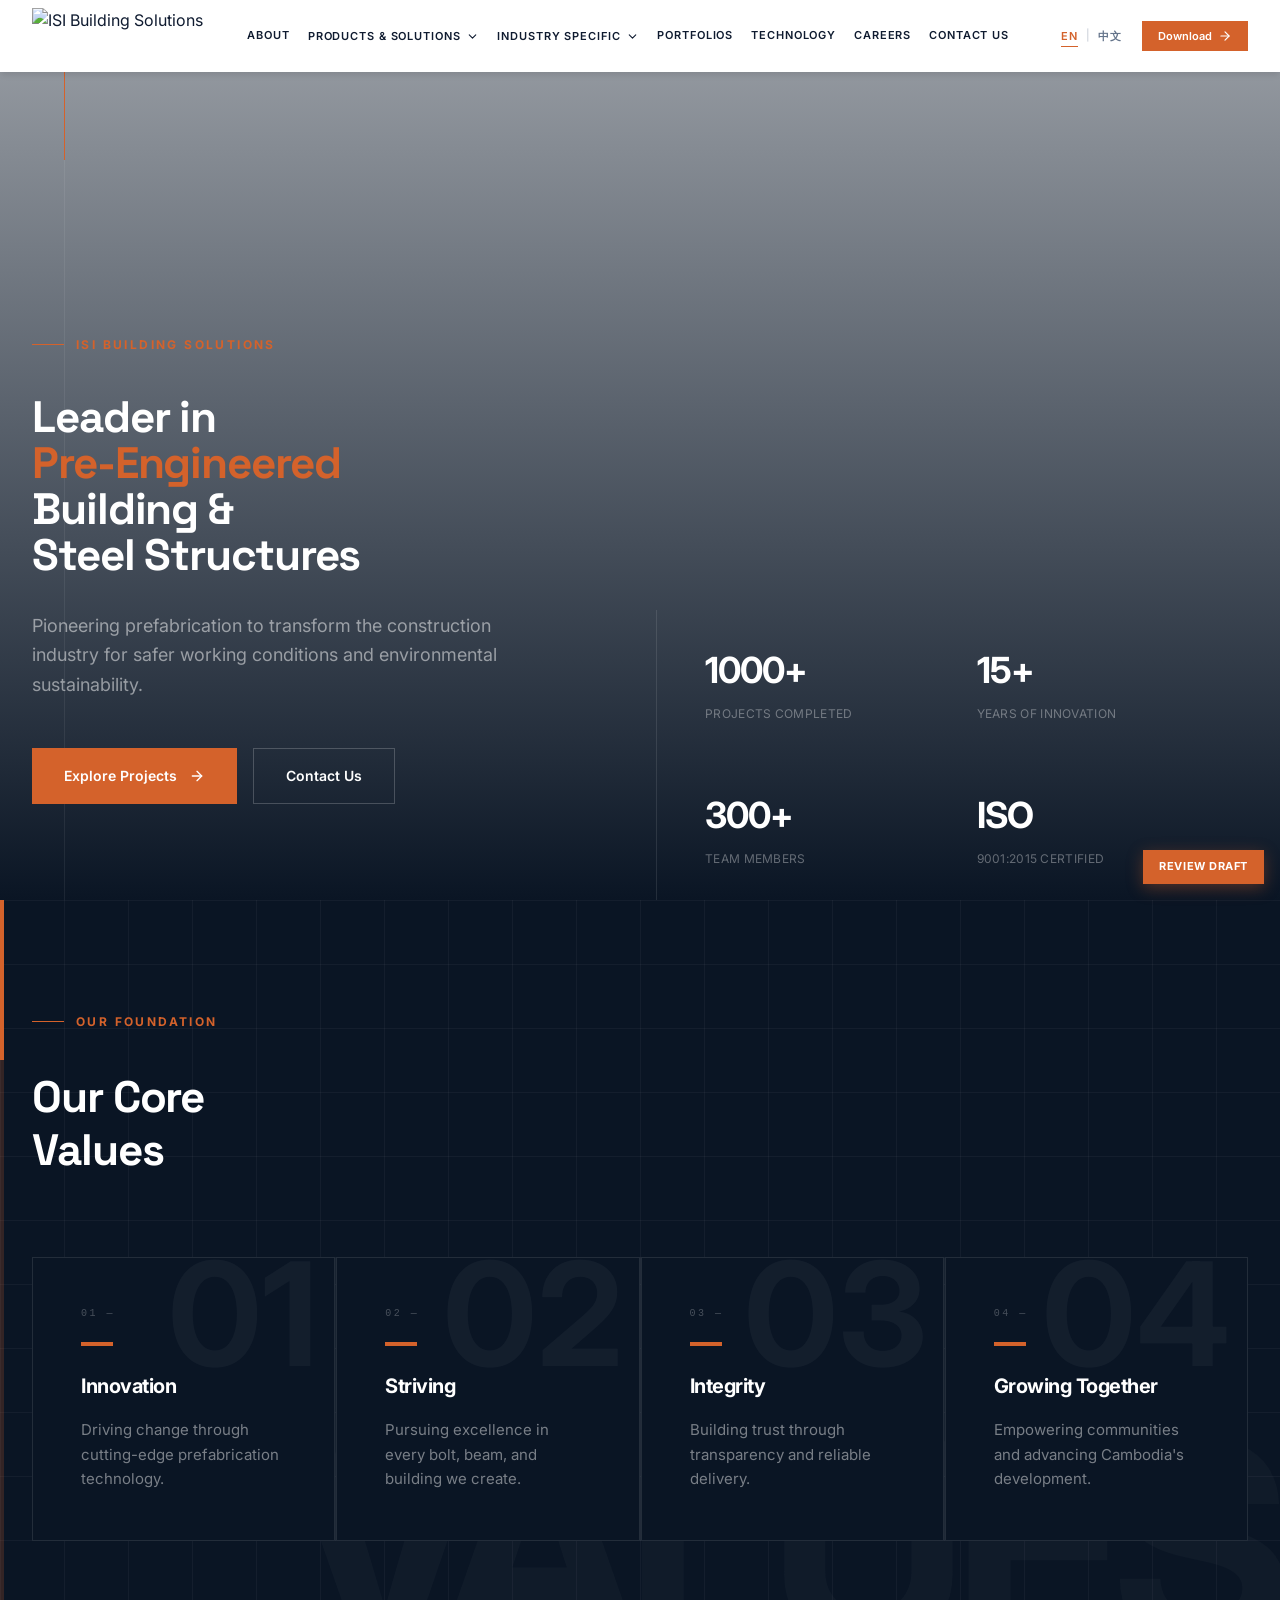
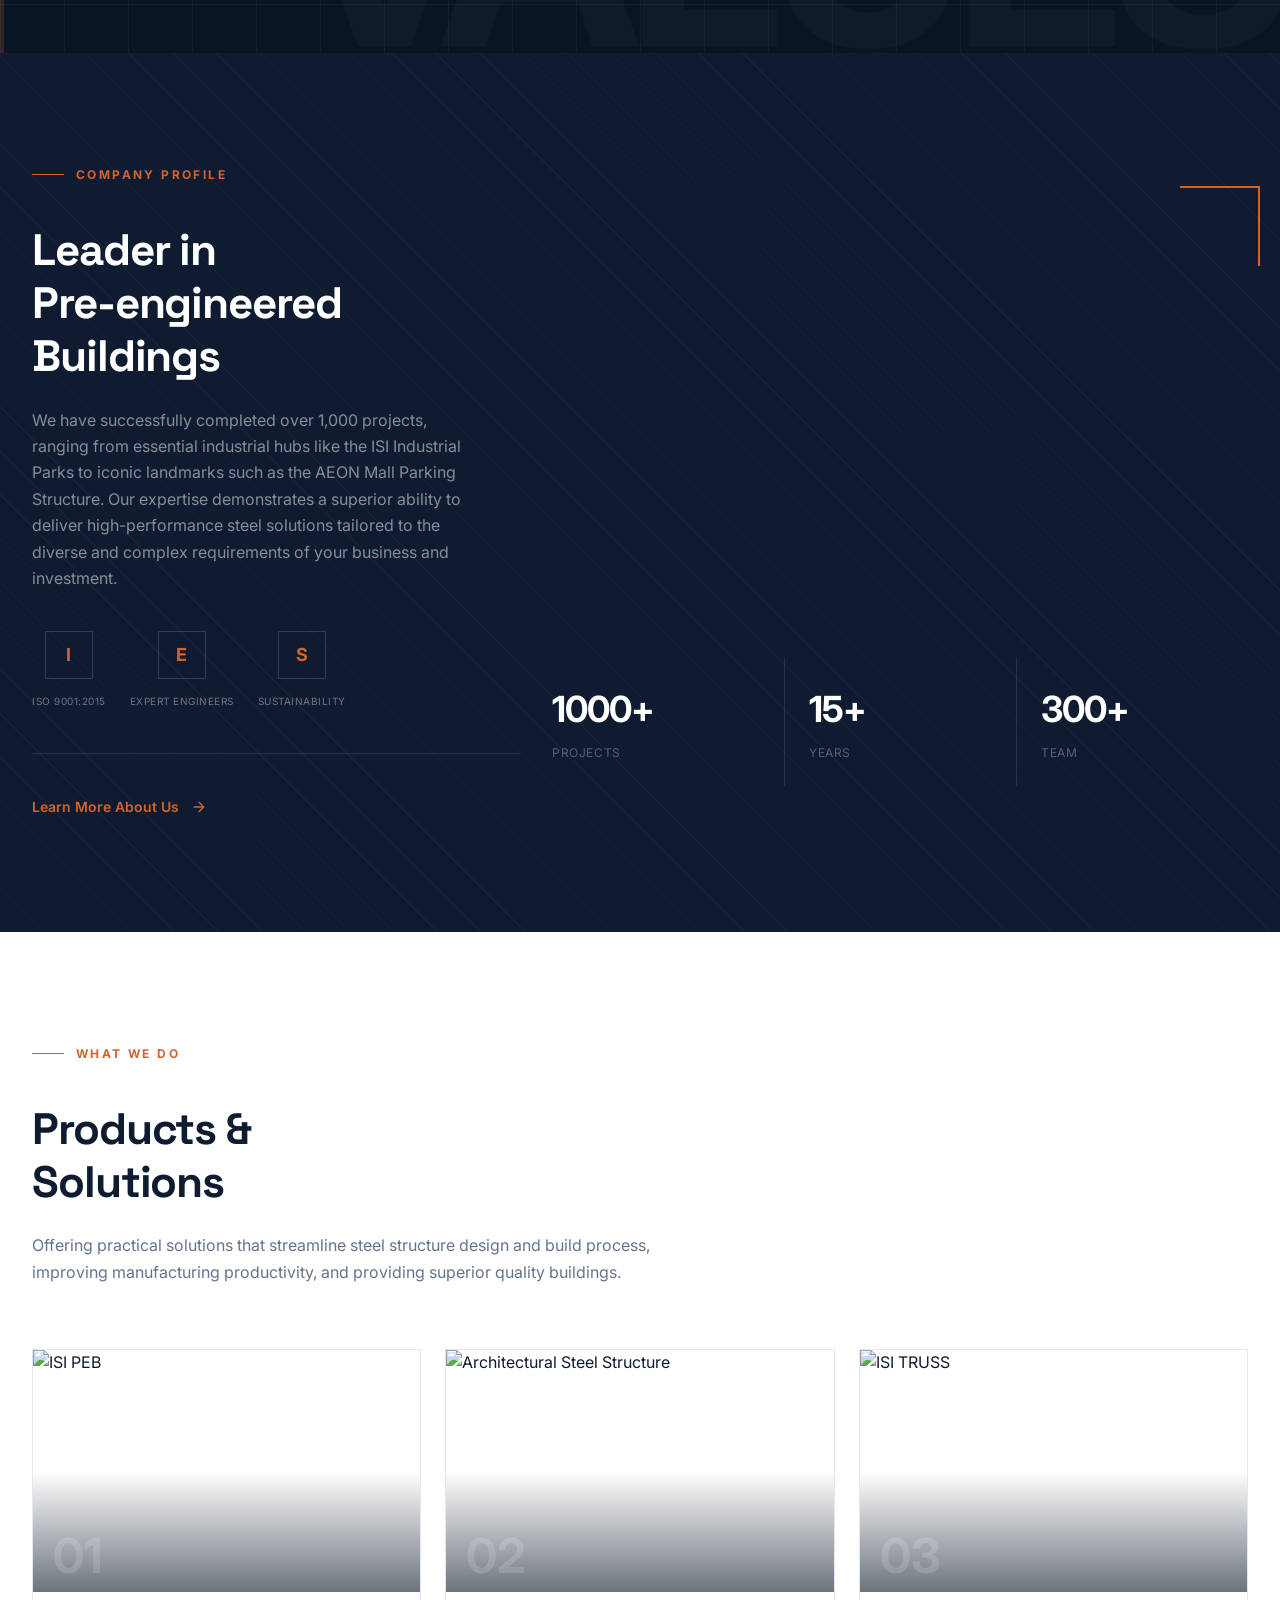
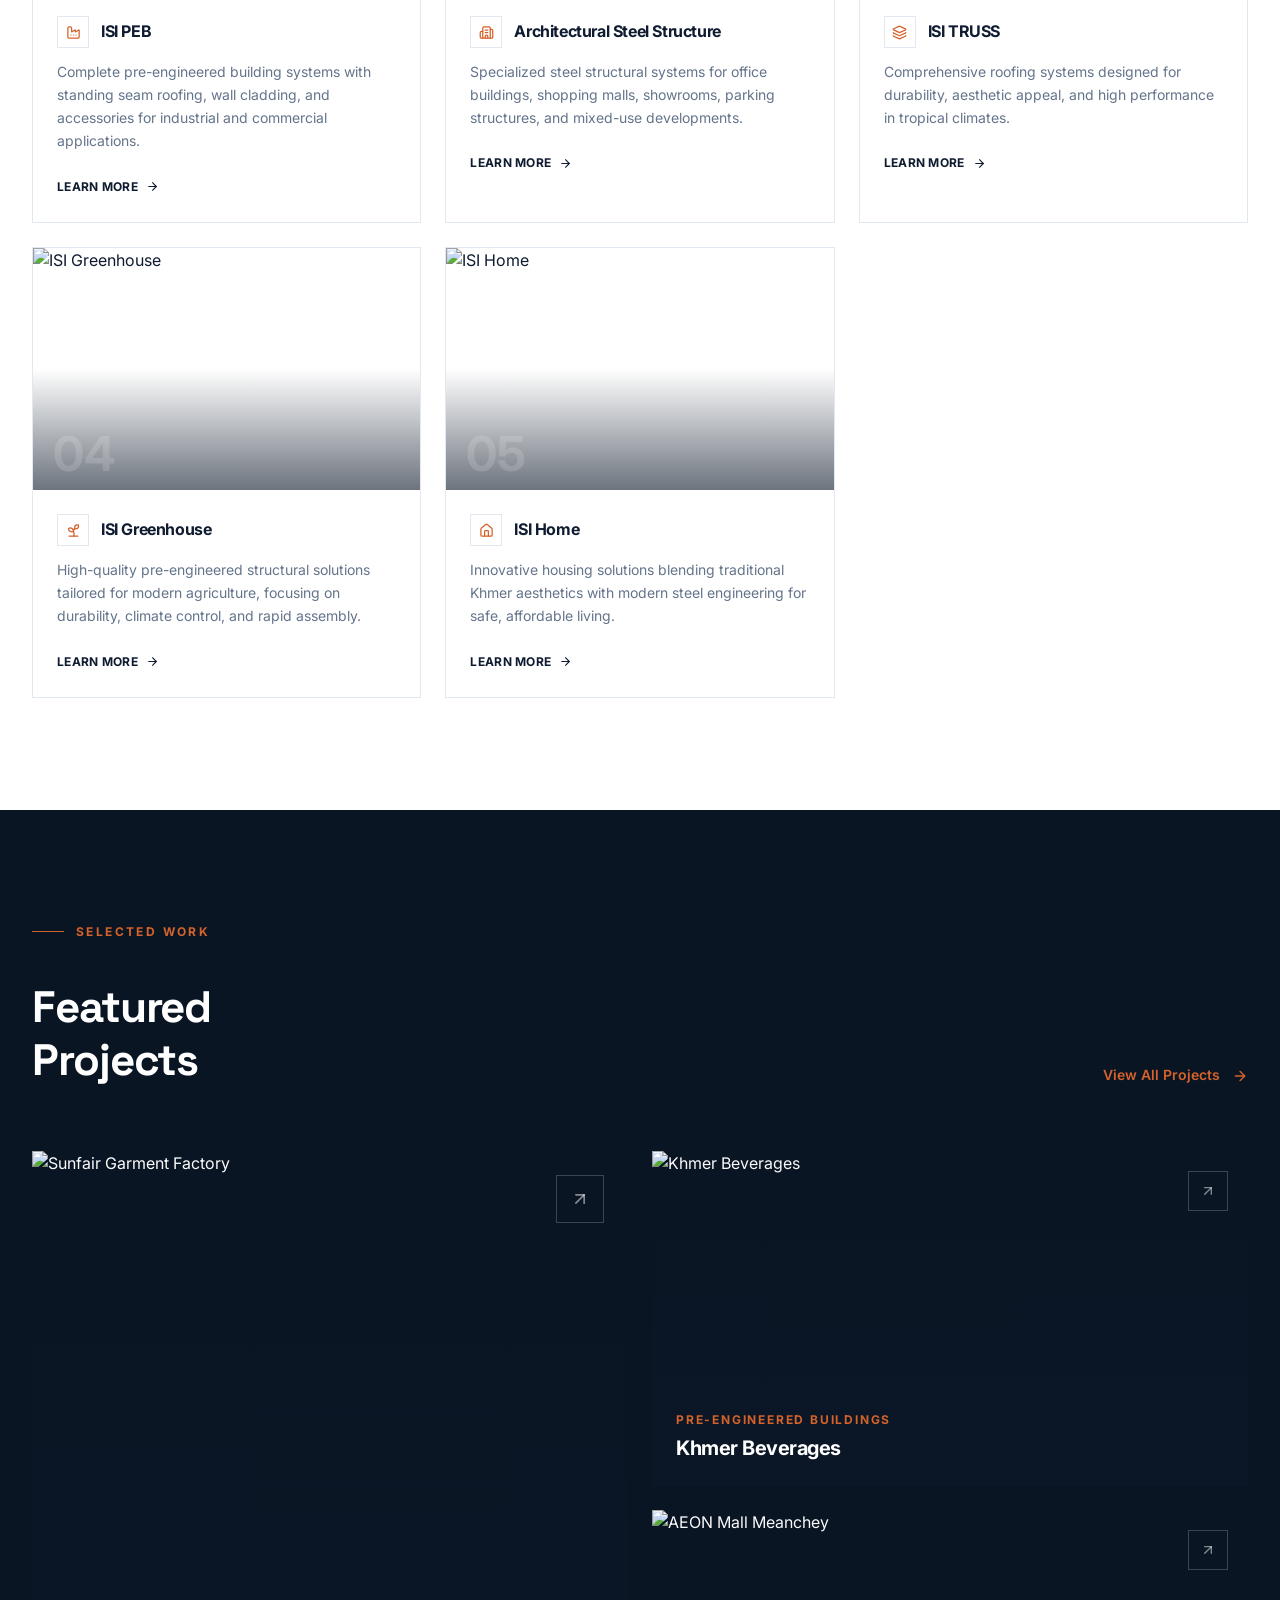
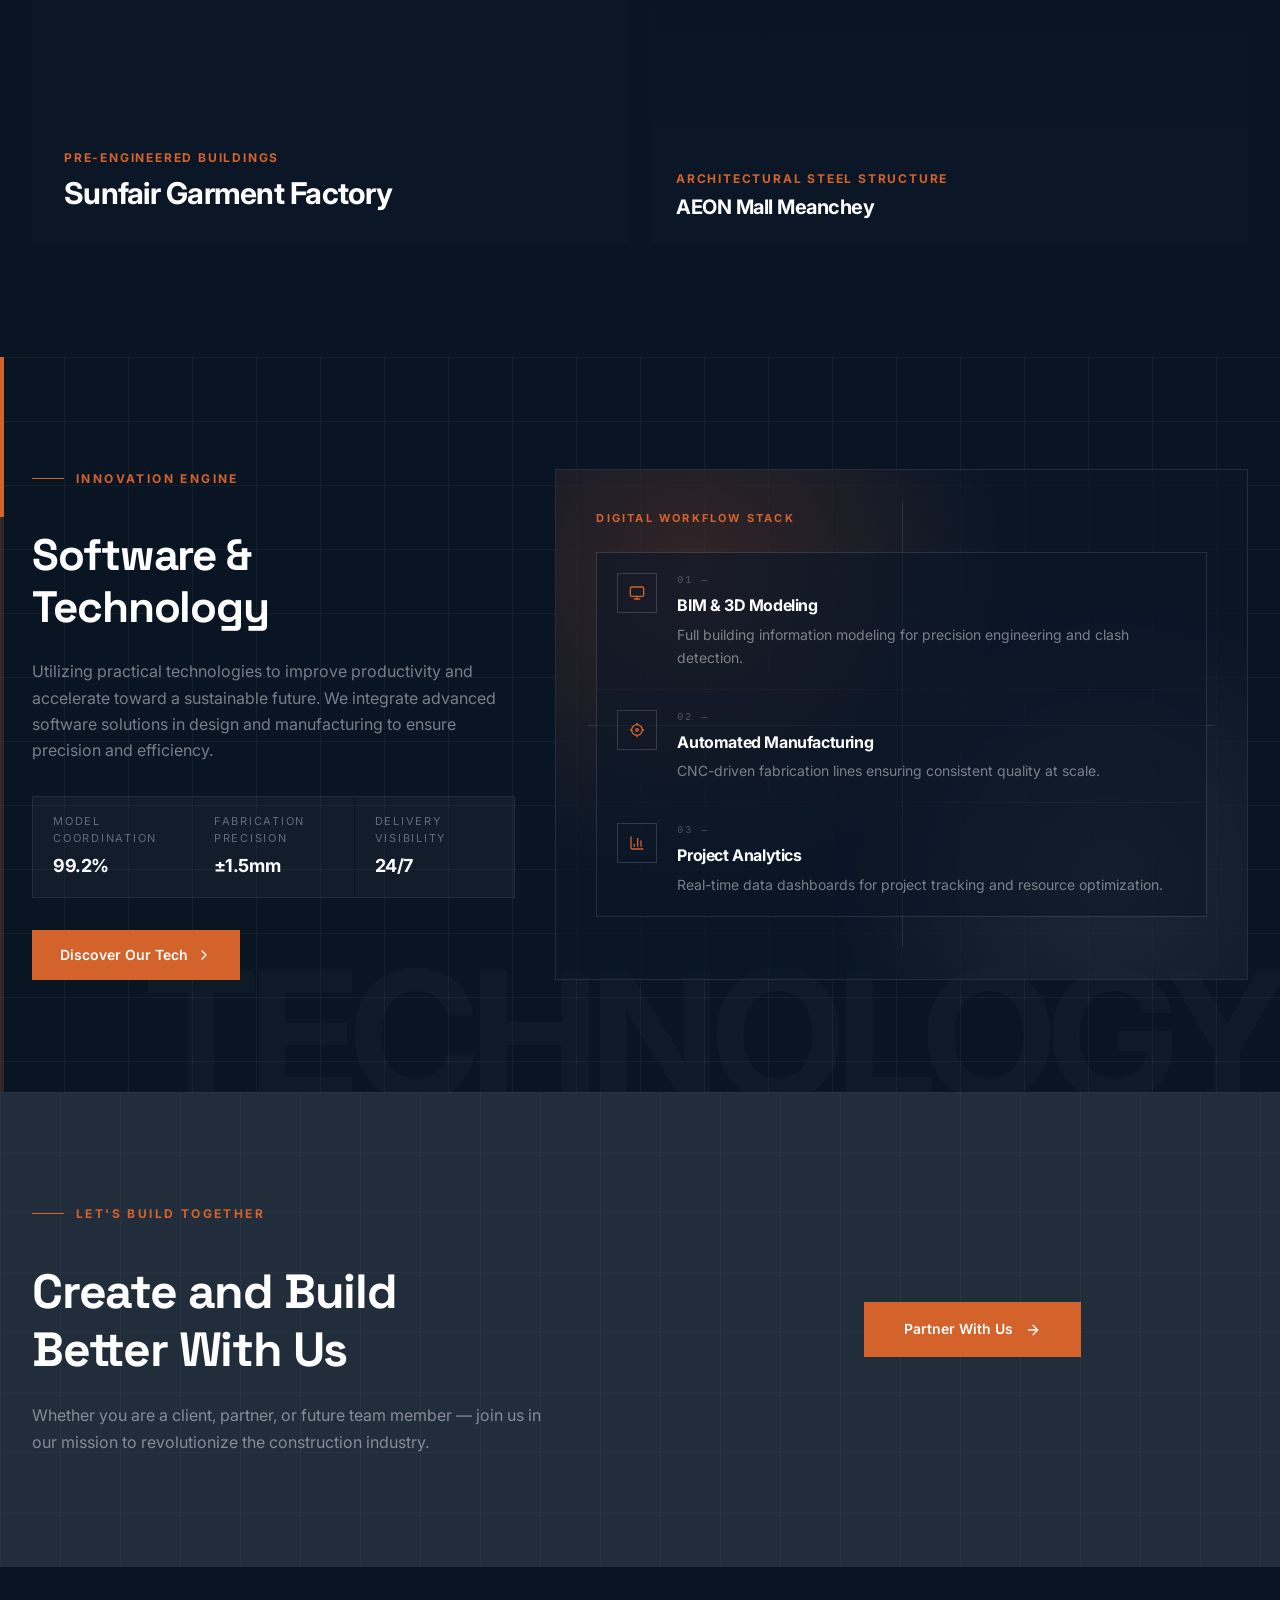
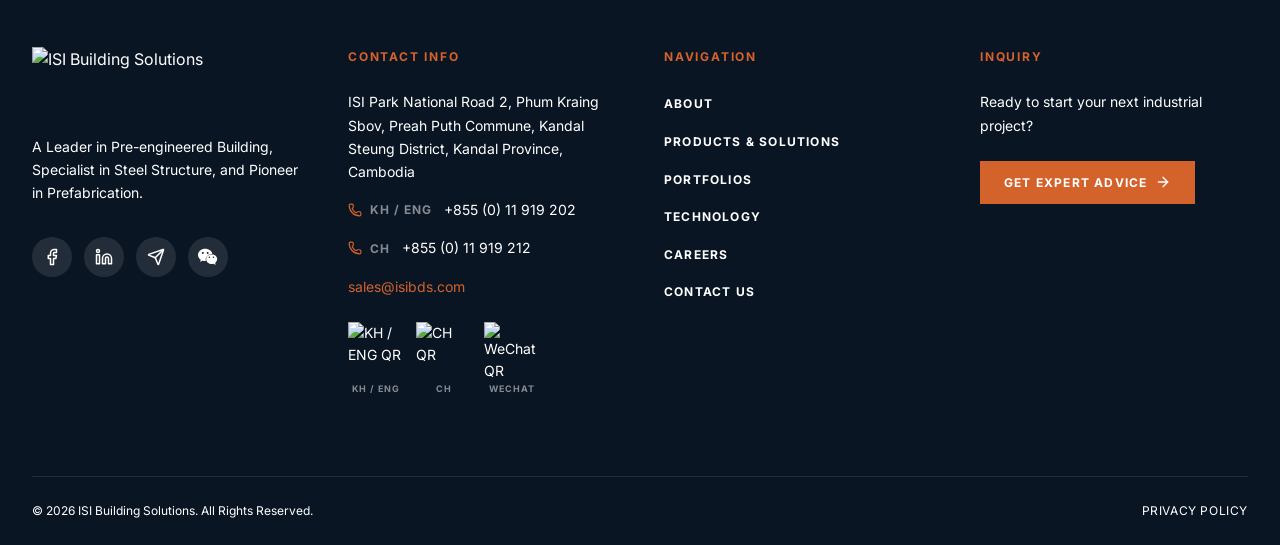
==== index.html @ d7a7d590 "Add Products & Solutions and Industry Specific pages with verbatim site copy" ====
<!DOCTYPE html>
<html lang="en">
<head>
<meta charset="UTF-8"/>
<meta name="viewport" content="width=device-width, initial-scale=1.0"/>
<title>ISI Building Solutions | Cambodia's Leader in Pre-Engineered Buildings &amp; Steel Structures</title>
<link href="https://fonts.googleapis.com/css2?family=Space+Grotesk:wght@400;500;600;700&family=Inter:wght@400;500;600;700;800;900&display=swap" rel="stylesheet"/>
<style>
*,*::before,*::after{box-sizing:border-box;margin:0;padding:0}
:root{
  --primary:#0F1B30;
  --primary-dark:#0A1524;
  --accent:#D4622B;
  --accent-dark:#B54F1F;
  --steel:#64748B;
  --slate-200:#E2E8F0;
  --f:'Inter',sans-serif;--f-head:'Space Grotesk','Inter',sans-serif;
}
html{scroll-behavior:smooth}
body{font-family:var(--f);background:#fff;color:var(--primary);line-height:1.6;display:flex;flex-direction:column;min-height:100vh}
.container{max-width:1536px;margin:0 auto;padding:0 16px;width:100%}
@media(min-width:1024px){.container{padding:0 32px}}
img{display:block;max-width:100%}
a{text-decoration:none;color:inherit}

/* ─── NAV ─── */
nav{position:fixed;top:0;width:100%;z-index:50;background:#fff;box-shadow:0 4px 6px -1px rgba(0,0,0,.1)}
.nav-row{display:flex;justify-content:space-between;align-items:center;height:72px}
.nav-logo img{height:56px}
.nav-links{display:flex;align-items:center;gap:2px}
.nav-links a,.nav-links button{
  padding:8px;font-size:11px;font-weight:600;letter-spacing:.08em;text-transform:uppercase;
  color:var(--primary);background:none;border:none;cursor:pointer;font-family:var(--f);
  display:inline-flex;align-items:center;gap:6px;transition:color .2s}
.nav-links a:hover,.nav-links button:hover{color:var(--primary-dark)}
.nav-right{display:flex;align-items:center;gap:12px}
.lang{display:flex;align-items:center}
.lang button{font-size:11px;font-weight:600;letter-spacing:.08em;text-transform:uppercase;padding:4px 8px;background:none;border:none;cursor:pointer;font-family:var(--f);position:relative}
.lang .on{color:var(--accent)}
.lang .on::after{content:'';position:absolute;bottom:0;left:8px;right:8px;height:1px;background:var(--accent)}
.lang .off{color:var(--steel)}
.lang .sep{color:rgba(100,116,139,.4);font-size:11px}
.btn-dl{display:inline-flex;align-items:center;gap:6px;font-size:11px;font-weight:600;padding:8px 16px;background:var(--accent);color:#fff;border:none;cursor:pointer;font-family:var(--f);transition:background .2s}
.btn-dl:hover{background:var(--accent-dark)}

/* ─── DROPDOWNS ─── */
.dd{position:static}
.dd>button svg{transition:transform .2s}
.dd:hover>button svg{transform:rotate(180deg)}
.dd-menu{
  position:absolute;top:100%;left:0;right:0;
  background:#fff;box-shadow:0 12px 24px -8px rgba(15,27,48,.12);
  padding:24px 0;
  opacity:0;visibility:hidden;pointer-events:none;transition:opacity .2s;z-index:60}
.dd:hover .dd-menu{opacity:1;visibility:visible;pointer-events:auto}
.dd-inner{max-width:1536px;margin:0 auto;padding:0 16px;display:grid;grid-template-columns:repeat(5,1fr);gap:16px}
@media(min-width:1024px){.dd-inner{padding:0 32px}}
.dd-item{display:flex;flex-direction:column;padding:24px;border:1px solid var(--slate-200);background:#fff;transition:border-color .2s,box-shadow .2s}
.dd-item:hover{border-color:rgba(212,98,43,.4);box-shadow:0 4px 12px -2px rgba(15,27,48,.08)}
.dd-head{display:flex;align-items:center;gap:12px;margin-bottom:14px}
.dd-icon{width:32px;height:32px;flex-shrink:0;background:rgba(212,98,43,.1);display:flex;align-items:center;justify-content:center;color:var(--accent)}
.dd-item .t{font-size:15px;font-weight:700;color:var(--primary);letter-spacing:-.01em;text-transform:none;line-height:1.25}
.dd-item:hover .t{color:var(--accent)}
.dd-item .d{font-size:13px;color:var(--steel);line-height:1.6;font-weight:400;letter-spacing:0;text-transform:none;margin-bottom:18px;flex:1}
.dd-item .more{font-size:11px;font-weight:700;letter-spacing:.08em;text-transform:uppercase;color:var(--accent);display:inline-flex;align-items:center;gap:6px}
@media(max-width:1279px){.dd-inner{grid-template-columns:repeat(3,1fr)}}
@media(max-width:1023px){.nav-links,.lang,.btn-dl{display:none}.nav-row{height:64px}.nav-logo img{height:48px}}

/* ─── HERO ─── */
.hero{position:relative;min-height:100vh;display:flex;align-items:flex-end;overflow:hidden;padding-bottom:0}
.hero-bg{position:absolute;inset:0}
.hero-img{position:absolute;inset:0;background:url('https://storage.koompi.cloud/org_6969b022790a1dffd30229c1/isi-bds/images/building-system-main.jpg') center/cover}
.hero-grad{position:absolute;inset:0;background:linear-gradient(to top,var(--primary-dark) 0%,rgba(11,23,39,.7) 50%,rgba(11,23,39,.4) 100%)}
.hero-vline{position:absolute;top:0;left:64px;width:1px;height:100%;background:rgba(255,255,255,.07)}
.hero-vline-accent{position:absolute;top:0;left:64px;width:1px;height:160px;background:var(--accent)}
@media(max-width:1023px){.hero-vline,.hero-vline-accent{left:32px}}
.hero-inner{position:relative;z-index:10;width:100%}
.hero-pad{padding-top:160px;padding-bottom:0}
.hero-grid{display:grid;grid-template-columns:repeat(12,1fr);gap:32px;align-items:end}
.hero-left{grid-column:span 6;padding-bottom:96px}
.hero-right{grid-column:span 6}
@media(max-width:1279px){.hero-left{grid-column:span 7}.hero-right{grid-column:span 5}}
@media(max-width:1023px){
  .hero-grid{display:block}.hero-left{padding-bottom:64px}
  .hero-pad{padding-bottom:96px}
}
.eyebrow{display:flex;align-items:center;gap:12px;margin-bottom:40px}
.eyebrow .bar{width:32px;height:1px;background:var(--accent)}
.eyebrow span{color:var(--accent);font-size:12px;font-weight:700;letter-spacing:.2em;text-transform:uppercase}
.hero h1{font-family:var(--f-head);font-size:2.75rem;font-weight:700;color:#fff;line-height:1.05;letter-spacing:-.025em;margin-bottom:32px}
.hero h1 span{color:var(--accent)}
@media(max-width:1023px){.hero h1{font-size:2.25rem}}
@media(max-width:767px){.hero h1{font-size:1.875rem}}
.hero p{font-size:18px;color:rgba(255,255,255,.5);margin-bottom:48px;max-width:32rem;line-height:1.65}
.hero-btns{display:flex;gap:16px}
@media(max-width:639px){.hero-btns{flex-direction:column}}
.btn-a{display:inline-flex;align-items:center;justify-content:center;gap:12px;background:var(--accent);color:#fff;font-weight:600;font-size:14px;padding:16px 32px;transition:background .2s}
.btn-a:hover{background:var(--accent-dark)}
.btn-b{display:inline-flex;align-items:center;justify-content:center;gap:12px;border:1px solid rgba(255,255,255,.2);color:#fff;font-weight:600;font-size:14px;padding:16px 32px;transition:background .2s}
.btn-b:hover{background:rgba(255,255,255,.05)}
.hero-stats{display:grid;grid-template-columns:1fr 1fr;border-left:1px solid rgba(255,255,255,.1);padding-left:48px}
.hero-stats .s{padding:32px 32px 32px 0}
.hero-stats .n{font-size:2.25rem;font-weight:700;color:#fff;letter-spacing:-.025em;margin-bottom:4px}
.hero-stats .l{font-size:12px;color:rgba(255,255,255,.35);letter-spacing:.025em;text-transform:uppercase}
@media(max-width:1023px){.hero-stats{border-left:none;border-top:1px solid rgba(255,255,255,.1);padding-left:0;padding-top:32px}.hero-stats .s{padding:20px 32px 20px 0}}

/* ─── SECTION BASE ─── */
section{padding:112px 0}
.sec-title{font-family:var(--f-head);font-size:2.75rem;font-weight:700;line-height:1.2;letter-spacing:-.025em}
@media(max-width:1023px){.sec-title{font-size:2.25rem}}
@media(max-width:767px){.sec-title{font-size:1.875rem}}

/* ─── VALUES ─── */
.values{background:var(--primary-dark);position:relative;overflow:hidden}
.grid-bg{position:absolute;inset:0;pointer-events:none;
  background-image:linear-gradient(rgba(255,255,255,.04) 1px,transparent 1px),linear-gradient(90deg,rgba(255,255,255,.04) 1px,transparent 1px);
  background-size:64px 64px}
.watermark{position:absolute;bottom:-32px;right:0;font-weight:700;color:rgba(255,255,255,.025);line-height:1;user-select:none;pointer-events:none;letter-spacing:-.05em}
.wm-values{font-size:22vw}
.wm-tech{font-size:14vw}
.lbar{position:absolute;left:0;top:0;bottom:0;width:4px;background:rgba(212,98,43,.2)}
.lbar-top{position:absolute;left:0;top:0;height:160px;width:4px;background:var(--accent)}
.values .container{position:relative;z-index:10}
.values-head{margin-bottom:80px;max-width:42%}
.values .sec-title{color:#fff}
.values-grid{display:grid;grid-template-columns:repeat(4,1fr);gap:1px;background:rgba(255,255,255,.06)}
@media(max-width:1279px){.values-grid{grid-template-columns:repeat(2,1fr)}}
@media(max-width:639px){.values-grid{grid-template-columns:1fr}.values-head{max-width:100%}}
.vcard{background:var(--primary-dark);padding:48px;border:1px solid rgba(255,255,255,.1);position:relative;overflow:hidden;transition:background .3s,border-color .3s;cursor:pointer}
.vcard:hover{background:rgba(255,255,255,.05);border-color:rgba(212,98,43,.5)}
.vcard .bignum{position:absolute;top:-16px;right:16px;font-size:9rem;font-weight:700;color:rgba(255,255,255,.04);line-height:1;user-select:none;pointer-events:none;transition:color .3s}
.vcard:hover .bignum{color:rgba(212,98,43,.07)}
.vcard .inner{position:relative}
.vcard .idx{font-size:10px;color:rgba(255,255,255,.25);letter-spacing:.25em;text-transform:uppercase;font-family:monospace;margin-bottom:20px}
.vcard .dash{width:32px;height:4px;background:var(--accent);margin-bottom:24px;transition:width .3s}
.vcard:hover .dash{width:48px}
.vcard h3{font-size:20px;font-weight:700;color:#fff;margin-bottom:16px;letter-spacing:-.025em}
.vcard p{color:rgba(255,255,255,.45);font-size:15px;line-height:1.65}

/* ─── COMPANY PROFILE ─── */
.profile{background:var(--primary);color:#fff;position:relative;overflow:hidden}
.diag{position:absolute;inset:0;opacity:.03;background-image:repeating-linear-gradient(45deg,transparent,transparent 30px,#fff 30px,#fff 31px)}
.profile .container{position:relative;z-index:10}
.profile-grid{display:grid;grid-template-columns:repeat(12,1fr);gap:32px;align-items:center}
.profile-l{grid-column:span 5}
.profile-r{grid-column:span 7}
@media(max-width:1023px){.profile-grid{display:block}.profile-l{margin-bottom:48px}}
.profile-l p.desc{color:rgba(255,255,255,.5);margin-bottom:40px;font-size:16px;line-height:1.65;max-width:28rem}
.profile .sec-title{margin-bottom:24px}
.badges{display:flex;align-items:center;gap:24px;margin-bottom:40px;padding-bottom:40px;border-bottom:1px solid rgba(255,255,255,.1)}
.badge{text-align:center}
.badge .box{width:48px;height:48px;border:1px solid rgba(255,255,255,.15);display:flex;align-items:center;justify-content:center;margin:0 auto 8px}
.badge .box span{color:var(--accent);font-size:18px;font-weight:700}
.badge small{font-size:10px;color:rgba(255,255,255,.4);letter-spacing:.05em;text-transform:uppercase}
.link-a{display:inline-flex;align-items:center;gap:12px;font-size:14px;color:var(--accent);font-weight:600;transition:color .2s}
.link-a:hover{color:#fff}
.pimg-wrap{position:relative;margin-bottom:24px}
.pimg{aspect-ratio:16/10;overflow:hidden}
.pimg div{width:100%;height:100%;background:url('https://storage.koompi.cloud/org_6969b022790a1dffd30229c1/isi-bds/images/Homes-5.jpg') center/cover}
.corner{position:absolute;top:-12px;right:-12px;width:80px;height:80px;border-top:2px solid var(--accent);border-right:2px solid var(--accent)}
.pstats{display:grid;grid-template-columns:repeat(3,1fr)}
.pstats>div{padding:24px;border-left:1px solid rgba(255,255,255,.1)}
.pstats>div:first-child{border-left:none;padding-left:0}
.pstats .n{font-size:2.25rem;font-weight:700;color:#fff;letter-spacing:-.025em}
.pstats .l{font-size:12px;color:rgba(255,255,255,.3);letter-spacing:.05em;text-transform:uppercase;margin-top:4px}

/* ─── PRODUCTS ─── */
.products{background:#fff}
.products-head{margin-bottom:64px}
.products .sec-title{color:var(--primary)}
.products-head p{color:var(--steel);font-size:16px;line-height:1.65;margin-top:24px;max-width:42rem}
.pgrid{display:grid;grid-template-columns:repeat(3,1fr);gap:24px}
@media(max-width:1023px){.pgrid{grid-template-columns:repeat(2,1fr)}}
@media(max-width:767px){.pgrid{grid-template-columns:1fr}}
.pcard{height:100%;border:1px solid var(--slate-200);background:#fff;transition:border-color .3s,box-shadow .3s}
.pcard:hover{border-color:rgba(212,98,43,.4);box-shadow:0 10px 15px -3px rgba(0,0,0,.1)}
.pcard-img{position:relative;overflow:hidden}
.pcard-img .ar{aspect-ratio:16/10;overflow:hidden}
.pcard-img img{width:100%;height:100%;object-fit:cover;transition:transform .7s}
.pcard:hover .pcard-img img{transform:scale(1.05)}
.pcard-img .ov{position:absolute;inset:0;background:linear-gradient(to top,rgba(11,23,39,.6),transparent 50%)}
.pcard-img .num{position:absolute;bottom:12px;left:20px;font-size:3rem;font-weight:700;color:rgba(255,255,255,.15);user-select:none;line-height:1}
.pcard-body{padding:24px}
.pcard-t{display:flex;align-items:center;gap:12px;margin-bottom:12px}
.pcard-icon{width:32px;height:32px;border:1px solid var(--slate-200);display:flex;align-items:center;justify-content:center;flex-shrink:0;transition:border-color .2s,background .2s}
.pcard:hover .pcard-icon{border-color:var(--accent);background:rgba(212,98,43,.05)}
.pcard-icon svg{color:var(--accent)}
.pcard h3{font-size:16px;font-weight:700;color:var(--primary);letter-spacing:-.025em;transition:color .2s}
.pcard:hover h3{color:var(--accent)}
.pcard p{color:var(--steel);font-size:14px;line-height:1.65;margin-bottom:20px}
.pcard .more{display:inline-flex;align-items:center;gap:8px;font-size:12px;font-weight:700;letter-spacing:.025em;text-transform:uppercase;color:var(--primary);transition:color .2s}
.pcard:hover .more{color:var(--accent)}

/* ─── FEATURED PROJECTS ─── */
.projects{background:var(--primary-dark);color:#fff;overflow:hidden}
.projects-head{display:flex;justify-content:space-between;align-items:flex-end;margin-bottom:64px;gap:24px}
@media(max-width:767px){.projects-head{flex-direction:column;align-items:flex-start}}
.link-b{display:inline-flex;align-items:center;gap:12px;font-size:14px;font-weight:600;color:var(--accent);transition:color .2s}
.link-b:hover{color:#fff}
.projgrid{display:grid;grid-template-columns:1fr 1fr;gap:24px}
@media(max-width:1023px){.projgrid{grid-template-columns:1fr}}
.pj{position:relative;overflow:hidden;cursor:pointer}
.pj-big{grid-row:span 2}
.pj-big .ar{aspect-ratio:4/3;height:100%;overflow:hidden}
.pj-sm{aspect-ratio:16/9}
.pj img{width:100%;height:100%;object-fit:cover;transition:transform .7s}
.pj:hover img{transform:scale(1.05)}
.pj .ov{position:absolute;inset:0;background:linear-gradient(to top,rgba(11,23,39,.9),rgba(11,23,39,.3) 50%,transparent)}
.pj .arrow{position:absolute;top:20px;right:20px;width:40px;height:40px;border:1px solid rgba(255,255,255,.2);display:flex;align-items:center;justify-content:center;transition:all .3s;color:rgba(255,255,255,.5)}
.pj-big .arrow{top:24px;right:24px;width:48px;height:48px}
.pj:hover .arrow{border-color:var(--accent);background:var(--accent);color:#fff}
.pj .cap{position:absolute;bottom:0;left:0;width:100%;padding:24px}
.pj-big .cap{padding:32px}
.pj .cat{color:var(--accent);font-size:12px;font-weight:700;letter-spacing:.15em;text-transform:uppercase;display:block;margin-bottom:6px}
.pj h3{font-size:20px;font-weight:700;color:#fff;line-height:1.35;letter-spacing:-.025em}
.pj-big h3{font-size:30px}
@media(max-width:1023px){.pj-big{grid-row:auto}.pj-big .ar{height:auto}.pj-big h3{font-size:24px}}

/* ─── TECHNOLOGY ─── */
.tech{background:var(--primary-dark);position:relative;overflow:hidden}
.tech .container{position:relative;z-index:10}
.tech-grid{display:grid;grid-template-columns:repeat(12,1fr);gap:40px;align-items:stretch}
.tech-l{grid-column:span 5;display:flex;flex-direction:column}
.tech-r{grid-column:span 7}
@media(max-width:1023px){.tech-grid{display:block}.tech-l{margin-bottom:40px}}
.tech .sec-title{color:#fff;margin-bottom:24px}
.tech-l>div>p{color:rgba(255,255,255,.45);font-size:16px;line-height:1.65;margin-bottom:32px}
.tech-metrics{display:grid;grid-template-columns:repeat(3,1fr);gap:1px;border:1px solid rgba(255,255,255,.1);margin-bottom:32px}
@media(max-width:639px){.tech-metrics{grid-template-columns:1fr}}
.tech-metrics>div{background:rgba(255,255,255,.03);padding:16px 20px;transition:background .3s}
.tech-metrics>div:hover{background:rgba(255,255,255,.06)}
.tech-metrics p:first-child{font-size:11px;text-transform:uppercase;letter-spacing:.16em;color:rgba(255,255,255,.35);margin-bottom:4px}
.tech-metrics p:last-child{font-size:18px;font-weight:700;color:#fff;letter-spacing:-.025em}
.btn-c{display:inline-flex;align-items:center;gap:8px;background:var(--accent);color:#fff;font-weight:600;font-size:14px;padding:14px 28px;transition:background .2s}
.btn-c:hover{background:var(--accent-dark)}
.tech-panel{position:relative;height:100%;border:1px solid rgba(255,255,255,.1);background:rgba(11,23,39,.7);overflow:hidden}
.tech-panel .glow{position:absolute;inset:0;pointer-events:none;
  background:radial-gradient(circle at 20% 20%,rgba(212,98,43,.2),transparent 45%),radial-gradient(circle at 80% 80%,rgba(255,255,255,.08),transparent 40%)}
.tech-panel .hline{position:absolute;left:32px;right:32px;top:50%;height:1px;background:rgba(255,255,255,.1);pointer-events:none}
.tech-panel .vline{position:absolute;left:50%;top:32px;bottom:32px;width:1px;background:rgba(255,255,255,.1);pointer-events:none}
.tech-panel-in{position:relative;z-index:10;padding:40px;height:100%}
@media(max-width:767px){.tech-panel-in{padding:24px}}
.stack-label{font-size:11px;text-transform:uppercase;letter-spacing:.2em;color:var(--accent);font-weight:700;margin-bottom:24px}
.stack{border:1px solid rgba(255,255,255,.1);display:flex;flex-direction:column;gap:1px}
.stack-item{display:flex;align-items:flex-start;gap:20px;padding:20px;background:rgba(11,23,39,.6);transition:background .3s}
.stack-item:hover{background:rgba(255,255,255,.04)}
.stack-icon{width:40px;height:40px;border:1px solid rgba(255,255,255,.15);display:flex;align-items:center;justify-content:center;flex-shrink:0;color:var(--accent);transition:all .3s}
.stack-item:hover .stack-icon{border-color:var(--accent);background:rgba(212,98,43,.1)}
.stack-item .idx{font-size:10px;color:rgba(255,255,255,.25);letter-spacing:.2em;text-transform:uppercase;font-family:monospace;margin-bottom:4px}
.stack-item h4{font-weight:700;color:#fff;font-size:16px;letter-spacing:-.025em;margin-bottom:4px}
.stack-item p{color:rgba(255,255,255,.45);font-size:14px;line-height:1.65}

/* ─── CTA ─── */
.cta{position:relative;overflow:hidden;padding:112px 0}
.cta-bg{position:absolute;inset:0}
.cta-img{position:absolute;inset:0;background:url('https://images.unsplash.com/photo-1504917595217-d4dc5ebe6122?auto=format&fit=crop&q=80') center/cover}
.cta-ov{position:absolute;inset:0;background:rgba(11,23,39,.9)}
.cta-grid-bg{position:absolute;inset:0;opacity:.03;background-image:linear-gradient(90deg,#fff 1px,transparent 1px),linear-gradient(#fff 1px,transparent 1px);background-size:60px 60px}
.cta .container{position:relative;z-index:10}
.cta-grid{display:grid;grid-template-columns:repeat(12,1fr);gap:32px;align-items:center}
.cta-l{grid-column:span 7}
.cta-r{grid-column:9/13}
@media(max-width:1023px){.cta-grid{display:block}.cta-l{margin-bottom:40px}}
.cta .sec-title{color:#fff;font-size:3rem}
@media(max-width:1023px){.cta .sec-title{font-size:2.25rem}}
.cta-l p{color:rgba(255,255,255,.45);font-size:16px;line-height:1.65;margin-top:24px;max-width:32rem}

/* ─── FOOTER ─── */
footer{background:var(--primary-dark);color:#fff;margin-top:auto}
.f-top{padding:80px 0;display:grid;grid-template-columns:repeat(4,1fr);gap:48px}
@media(max-width:1023px){.f-top{grid-template-columns:1fr;gap:40px}}
.f-logo{height:64px;margin-bottom:24px}
.f-tag{font-size:14px;line-height:1.65;margin-bottom:32px;max-width:20rem}
.f-social{display:flex;gap:12px}
.f-social a,.f-social button{width:40px;height:40px;background:rgba(255,255,255,.1);display:flex;align-items:center;justify-content:center;color:#fff;border-radius:9999px;border:none;cursor:pointer;transition:all .2s}
.f-social a:hover,.f-social button:hover{color:var(--accent);background:rgba(255,255,255,.2)}
.f-h{font-size:12px;font-weight:700;letter-spacing:.15em;text-transform:uppercase;color:var(--accent);margin-bottom:24px}
.f-contact{display:flex;flex-direction:column;gap:16px;font-size:14px}
.f-contact a{display:flex;align-items:center;gap:8px;transition:color .2s}
.f-contact a:hover{color:var(--accent)}
.f-contact .tag{font-size:12px;font-weight:700;letter-spacing:.08em;color:rgba(255,255,255,.5);text-transform:uppercase;margin-right:4px}
.f-mail{color:var(--accent)}
.f-qr{display:flex;gap:12px;padding-top:8px}
.f-qr>div{display:flex;flex-direction:column;align-items:center;gap:4px}
.f-qr img{width:56px;height:56px;object-fit:contain}
.f-qr span{font-size:9px;font-weight:700;letter-spacing:.12em;text-transform:uppercase;color:rgba(255,255,255,.5)}
.f-nav{display:flex;flex-direction:column;gap:12px;list-style:none}
.f-nav a{font-weight:700;font-size:12px;letter-spacing:.1em;text-transform:uppercase;transition:color .2s}
.f-nav a:hover{color:var(--accent)}
.f-inq p{font-size:14px;line-height:1.65;margin-bottom:24px}
.btn-d{display:inline-flex;align-items:center;gap:8px;background:var(--accent);padding:12px 24px;color:#fff;font-size:12px;font-weight:700;letter-spacing:.1em;text-transform:uppercase;transition:background .2s}
.btn-d:hover{background:rgba(212,98,43,.9)}
.f-bot{border-top:1px solid rgba(255,255,255,.1);padding:24px 0;display:flex;justify-content:space-between;align-items:center;gap:16px;font-size:12px}
@media(max-width:639px){.f-bot{flex-direction:column}}
.f-bot p:last-child{letter-spacing:.05em;text-transform:uppercase;cursor:pointer;transition:color .2s}
.f-bot p:last-child:hover{color:var(--accent)}

.edit-badge{position:fixed;bottom:16px;right:16px;z-index:9999;background:var(--accent);color:#fff;padding:8px 16px;font-size:11px;font-weight:700;letter-spacing:.05em;box-shadow:0 4px 16px rgba(212,98,43,.35)}
</style>
</head>
<body>
<div class="edit-badge">REVIEW DRAFT</div>

<!-- ════ NAV ════ -->
<nav>
  <div class="container">
    <div class="nav-row">
      <a class="nav-logo" href="#"><img src="https://storage.koompi.cloud/org_6969b022790a1dffd30229c1/isi-bds/images/isibds-logo.png" alt="ISI Building Solutions"/></a>
      <div class="nav-links">
        <a href="#about">About</a>
        <div class="dd">
          <button>Products &amp; Solutions <svg width="13" height="13" viewBox="0 0 24 24" fill="none" stroke="currentColor" stroke-width="2" stroke-linecap="round" stroke-linejoin="round"><path d="m6 9 6 6 6-6"/></svg></button>
          <div class="dd-menu"><div class="dd-inner"><a class="dd-item" href="products-solutions.html"><div class="dd-head"><div class="dd-icon"><svg width="16" height="16" viewBox="0 0 24 24" fill="none" stroke="currentColor" stroke-width="2" stroke-linecap="round" stroke-linejoin="round"><path d="M12 16h.01"/><path d="M16 16h.01"/><path d="M3 19a2 2 0 0 0 2 2h14a2 2 0 0 0 2-2V8.5a.5.5 0 0 0-.769-.422l-4.462 2.844A.5.5 0 0 1 15 10.5v-2a.5.5 0 0 0-.769-.422L9.77 10.922A.5.5 0 0 1 9 10.5V5a2 2 0 0 0-2-2H5a2 2 0 0 0-2 2z"/><path d="M8 16h.01"/></svg></div><div class="t">ISI PEB</div></div><div class="d">Complete pre-engineered building systems for industrial and commercial applications.</div><span class="more">Learn More <svg width="12" height="12" viewBox="0 0 24 24" fill="none" stroke="currentColor" stroke-width="2" stroke-linecap="round" stroke-linejoin="round"><path d="M5 12h14"/><path d="m12 5 7 7-7 7"/></svg></span></a><a class="dd-item" href="products-solutions.html"><div class="dd-head"><div class="dd-icon"><svg width="16" height="16" viewBox="0 0 24 24" fill="none" stroke="currentColor" stroke-width="2" stroke-linecap="round" stroke-linejoin="round"><path d="M10 12h4"/><path d="M10 8h4"/><path d="M14 21v-3a2 2 0 0 0-4 0v3"/><path d="M6 10H4a2 2 0 0 0-2 2v7a2 2 0 0 0 2 2h16a2 2 0 0 0 2-2V9a2 2 0 0 0-2-2h-2"/><path d="M6 21V5a2 2 0 0 1 2-2h8a2 2 0 0 1 2 2v16"/></svg></div><div class="t">Architectural Steel Structure</div></div><div class="d">Specialized steel structural systems for office buildings, malls, and mixed-use developments.</div><span class="more">Learn More <svg width="12" height="12" viewBox="0 0 24 24" fill="none" stroke="currentColor" stroke-width="2" stroke-linecap="round" stroke-linejoin="round"><path d="M5 12h14"/><path d="m12 5 7 7-7 7"/></svg></span></a><a class="dd-item" href="products-solutions.html"><div class="dd-head"><div class="dd-icon"><svg width="16" height="16" viewBox="0 0 24 24" fill="none" stroke="currentColor" stroke-width="2" stroke-linecap="round" stroke-linejoin="round"><path d="m12 3 9 8H3z"/><path d="M12 11v10"/></svg></div><div class="t">ISI TRUSS</div></div><div class="d">Comprehensive roofing systems for durability and high performance in tropical climates.</div><span class="more">Learn More <svg width="12" height="12" viewBox="0 0 24 24" fill="none" stroke="currentColor" stroke-width="2" stroke-linecap="round" stroke-linejoin="round"><path d="M5 12h14"/><path d="m12 5 7 7-7 7"/></svg></span></a><a class="dd-item" href="products-solutions.html"><div class="dd-head"><div class="dd-icon"><svg width="16" height="16" viewBox="0 0 24 24" fill="none" stroke="currentColor" stroke-width="2" stroke-linecap="round" stroke-linejoin="round"><path d="M14 9.536V7a4 4 0 0 1 4-4h1.5a.5.5 0 0 1 .5.5V5a4 4 0 0 1-4 4 4 4 0 0 0-4 4c0 2 1 3 1 5a5 5 0 0 1-1 3"/><path d="M4 9a5 5 0 0 1 8 4 5 5 0 0 1-8-4"/><path d="M5 21h14"/></svg></div><div class="t">ISI Greenhouse</div></div><div class="d">Pre-engineered structural solutions for modern agriculture and sustainable farming.</div><span class="more">Learn More <svg width="12" height="12" viewBox="0 0 24 24" fill="none" stroke="currentColor" stroke-width="2" stroke-linecap="round" stroke-linejoin="round"><path d="M5 12h14"/><path d="m12 5 7 7-7 7"/></svg></span></a><a class="dd-item" href="products-solutions.html"><div class="dd-head"><div class="dd-icon"><svg width="16" height="16" viewBox="0 0 24 24" fill="none" stroke="currentColor" stroke-width="2" stroke-linecap="round" stroke-linejoin="round"><path d="M15 21v-8a1 1 0 0 0-1-1h-4a1 1 0 0 0-1 1v8"/><path d="M3 10a2 2 0 0 1 .709-1.528l7-6a2 2 0 0 1 2.582 0l7 6A2 2 0 0 1 21 10v9a2 2 0 0 1-2 2H5a2 2 0 0 1-2-2z"/></svg></div><div class="t">ISI Home</div></div><div class="d">Innovative housing blending Khmer aesthetics with modern steel engineering.</div><span class="more">Learn More <svg width="12" height="12" viewBox="0 0 24 24" fill="none" stroke="currentColor" stroke-width="2" stroke-linecap="round" stroke-linejoin="round"><path d="M5 12h14"/><path d="m12 5 7 7-7 7"/></svg></span></a></div></div>
        </div>
        <div class="dd">
          <button>Industry Specific <svg width="13" height="13" viewBox="0 0 24 24" fill="none" stroke="currentColor" stroke-width="2" stroke-linecap="round" stroke-linejoin="round"><path d="m6 9 6 6 6-6"/></svg></button>
          <div class="dd-menu"><div class="dd-inner"><a class="dd-item" href="industry-specific.html"><div class="dd-head"><div class="dd-icon"><svg width="16" height="16" viewBox="0 0 24 24" fill="none" stroke="currentColor" stroke-width="2" stroke-linecap="round" stroke-linejoin="round"><path d="M12 16h.01"/><path d="M16 16h.01"/><path d="M3 19a2 2 0 0 0 2 2h14a2 2 0 0 0 2-2V8.5a.5.5 0 0 0-.769-.422l-4.462 2.844A.5.5 0 0 1 15 10.5v-2a.5.5 0 0 0-.769-.422L9.77 10.922A.5.5 0 0 1 9 10.5V5a2 2 0 0 0-2-2H5a2 2 0 0 0-2 2z"/><path d="M8 16h.01"/></svg></div><div class="t">Manufacturing</div></div><div class="d">Garment, Textile, Automotive, and Electronic factory solutions.</div><span class="more">Learn More <svg width="12" height="12" viewBox="0 0 24 24" fill="none" stroke="currentColor" stroke-width="2" stroke-linecap="round" stroke-linejoin="round"><path d="M5 12h14"/><path d="m12 5 7 7-7 7"/></svg></span></a><a class="dd-item" href="industry-specific.html"><div class="dd-head"><div class="dd-icon"><svg width="16" height="16" viewBox="0 0 24 24" fill="none" stroke="currentColor" stroke-width="2" stroke-linecap="round" stroke-linejoin="round"><path d="M8 2h8l-1 9H9z"/><path d="M12 11v11"/><path d="M8 22h8"/></svg></div><div class="t">Food &amp; Beverage</div></div><div class="d">Brewery, Beverage, and Food processing facility systems.</div><span class="more">Learn More <svg width="12" height="12" viewBox="0 0 24 24" fill="none" stroke="currentColor" stroke-width="2" stroke-linecap="round" stroke-linejoin="round"><path d="M5 12h14"/><path d="m12 5 7 7-7 7"/></svg></span></a><a class="dd-item" href="industry-specific.html"><div class="dd-head"><div class="dd-icon"><svg width="16" height="16" viewBox="0 0 24 24" fill="none" stroke="currentColor" stroke-width="2" stroke-linecap="round" stroke-linejoin="round"><path d="M10 17h4V5H2v12h3"/><path d="M20 17h2v-3.34a4 4 0 0 0-1.17-2.83L19 9h-5v8h1"/><circle cx="7.5" cy="17.5" r="2.5"/><circle cx="17.5" cy="17.5" r="2.5"/></svg></div><div class="t">Logistics</div></div><div class="d">Distribution centers, Warehouses, and Cold storage solutions.</div><span class="more">Learn More <svg width="12" height="12" viewBox="0 0 24 24" fill="none" stroke="currentColor" stroke-width="2" stroke-linecap="round" stroke-linejoin="round"><path d="M5 12h14"/><path d="m12 5 7 7-7 7"/></svg></span></a><a class="dd-item" href="industry-specific.html"><div class="dd-head"><div class="dd-icon"><svg width="16" height="16" viewBox="0 0 24 24" fill="none" stroke="currentColor" stroke-width="2" stroke-linecap="round" stroke-linejoin="round"><path d="M14 9.536V7a4 4 0 0 1 4-4h1.5a.5.5 0 0 1 .5.5V5a4 4 0 0 1-4 4 4 4 0 0 0-4 4c0 2 1 3 1 5a5 5 0 0 1-1 3"/><path d="M4 9a5 5 0 0 1 8 4 5 5 0 0 1-8-4"/><path d="M5 21h14"/></svg></div><div class="t">Agriculture</div></div><div class="d">Greenhouse, Rice mills, and Agri-industry building systems.</div><span class="more">Learn More <svg width="12" height="12" viewBox="0 0 24 24" fill="none" stroke="currentColor" stroke-width="2" stroke-linecap="round" stroke-linejoin="round"><path d="M5 12h14"/><path d="m12 5 7 7-7 7"/></svg></span></a><a class="dd-item" href="industry-specific.html"><div class="dd-head"><div class="dd-icon"><svg width="16" height="16" viewBox="0 0 24 24" fill="none" stroke="currentColor" stroke-width="2" stroke-linecap="round" stroke-linejoin="round"><path d="M15 21v-8a1 1 0 0 0-1-1h-4a1 1 0 0 0-1 1v8"/><path d="M3 10a2 2 0 0 1 .709-1.528l7-6a2 2 0 0 1 2.582 0l7 6A2 2 0 0 1 21 10v9a2 2 0 0 1-2 2H5a2 2 0 0 1-2-2z"/></svg></div><div class="t">Residential</div></div><div class="d">Steel roofing, cladding, and modern housing solutions.</div><span class="more">Learn More <svg width="12" height="12" viewBox="0 0 24 24" fill="none" stroke="currentColor" stroke-width="2" stroke-linecap="round" stroke-linejoin="round"><path d="M5 12h14"/><path d="m12 5 7 7-7 7"/></svg></span></a></div></div>
        </div>
        <a href="#projects">Portfolios</a>
        <a href="#tech">Technology</a>
        <a href="#careers">Careers</a>
        <a href="#contact">Contact Us</a>
      </div>
      <div class="nav-right">
        <div class="lang">
          <button class="on">EN</button><span class="sep">|</span><button class="off">中文</button>
        </div>
        <button class="btn-dl">Download <svg width="14" height="14" viewBox="0 0 24 24" fill="none" stroke="currentColor" stroke-width="2" stroke-linecap="round" stroke-linejoin="round"><path d="M5 12h14"/><path d="m12 5 7 7-7 7"/></svg></button>
      </div>
    </div>
  </div>
</nav>

<main>

<!-- ════ HERO ════ -->
<section class="hero">
  <div class="hero-bg"><div class="hero-img"></div><div class="hero-grad"></div></div>
  <div class="hero-vline"></div>
  <div class="hero-vline-accent"></div>
  <div class="hero-inner">
    <div class="container">
      <div class="hero-pad">
        <div class="hero-grid">
          <div class="hero-left">
            <div class="eyebrow"><div class="bar"></div><span>ISI Building Solutions</span></div>
            <h1>Leader in<br/><span>Pre-Engineered</span><br/>Building &amp;<br/>Steel Structures</h1>
            <p>Pioneering prefabrication to transform the construction industry for safer working conditions and environmental sustainability.</p>
            <div class="hero-btns">
              <a class="btn-a" href="#projects">Explore Projects <svg width="16" height="16" viewBox="0 0 24 24" fill="none" stroke="currentColor" stroke-width="2" stroke-linecap="round" stroke-linejoin="round"><path d="M5 12h14"/><path d="m12 5 7 7-7 7"/></svg></a>
              <a class="btn-b" href="#contact">Contact Us</a>
            </div>
          </div>
          <div class="hero-right">
            <div class="hero-stats">
              <div class="s"><div class="n">1000+</div><div class="l">Projects Completed</div></div>
              <div class="s"><div class="n">15+</div><div class="l">Years of Innovation</div></div>
              <div class="s"><div class="n">300+</div><div class="l">Team Members</div></div>
              <div class="s"><div class="n">ISO</div><div class="l">9001:2015 Certified</div></div>
            </div>
          </div>
        </div>
      </div>
    </div>
  </div>
</section>

<!-- ════ VALUES ════ -->
<section class="values">
  <div class="grid-bg"></div>
  <div class="watermark wm-values">VALUES</div>
  <div class="lbar"></div><div class="lbar-top"></div>
  <div class="container">
    <div class="values-head">
      <div class="eyebrow"><div class="bar"></div><span>Our Foundation</span></div>
      <h2 class="sec-title">Our Core<br/>Values</h2>
    </div>
    <div class="values-grid">
      <div class="vcard"><span class="bignum">01</span><div class="inner"><div class="idx">01 —</div><div class="dash"></div><h3>Innovation</h3><p>Driving change through cutting-edge prefabrication technology.</p></div></div>
      <div class="vcard"><span class="bignum">02</span><div class="inner"><div class="idx">02 —</div><div class="dash"></div><h3>Striving</h3><p>Pursuing excellence in every bolt, beam, and building we create.</p></div></div>
      <div class="vcard"><span class="bignum">03</span><div class="inner"><div class="idx">03 —</div><div class="dash"></div><h3>Integrity</h3><p>Building trust through transparency and reliable delivery.</p></div></div>
      <div class="vcard"><span class="bignum">04</span><div class="inner"><div class="idx">04 —</div><div class="dash"></div><h3>Growing Together</h3><p>Empowering communities and advancing Cambodia's development.</p></div></div>
    </div>
  </div>
</section>

<!-- ════ COMPANY PROFILE ════ -->
<section class="profile" id="about">
  <div class="diag"></div>
  <div class="container">
    <div class="profile-grid">
      <div class="profile-l">
        <div class="eyebrow"><div class="bar"></div><span>Company Profile</span></div>
        <h2 class="sec-title">Leader in<br/>Pre-engineered Buildings</h2>
        <p class="desc">We have successfully completed over 1,000 projects, ranging from essential industrial hubs like the ISI Industrial Parks to iconic landmarks such as the AEON Mall Parking Structure. Our expertise demonstrates a superior ability to deliver high-performance steel solutions tailored to the diverse and complex requirements of your business and investment.</p>
        <div class="badges">
          <div class="badge"><div class="box"><span>I</span></div><small>ISO 9001:2015</small></div>
          <div class="badge"><div class="box"><span>E</span></div><small>Expert Engineers</small></div>
          <div class="badge"><div class="box"><span>S</span></div><small>Sustainability</small></div>
        </div>
        <a class="link-a" href="#about">Learn More About Us <svg width="16" height="16" viewBox="0 0 24 24" fill="none" stroke="currentColor" stroke-width="2" stroke-linecap="round" stroke-linejoin="round"><path d="M5 12h14"/><path d="m12 5 7 7-7 7"/></svg></a>
      </div>
      <div class="profile-r">
        <div class="pimg-wrap"><div class="pimg"><div></div></div><div class="corner"></div></div>
        <div class="pstats">
          <div><div class="n">1000+</div><div class="l">Projects</div></div>
          <div><div class="n">15+</div><div class="l">Years</div></div>
          <div><div class="n">300+</div><div class="l">Team</div></div>
        </div>
      </div>
    </div>
  </div>
</section>

<!-- ════ PRODUCTS ════ -->
<section class="products" id="products">
  <div class="container">
    <div class="products-head">
      <div class="eyebrow"><div class="bar"></div><span>What We Do</span></div>
      <h2 class="sec-title">Products &amp;<br/>Solutions</h2>
      <p>Offering practical solutions that streamline steel structure design and build process, improving manufacturing productivity, and providing superior quality buildings.</p>
    </div>
    <div class="pgrid">

      <a href="products-solutions.html"><div class="pcard">
        <div class="pcard-img"><div class="ar"><img src="https://storage.koompi.cloud/org_6969b022790a1dffd30229c1/isi-e-c/images/project-sunfair.jpg" alt="ISI PEB"/></div><div class="ov"></div><span class="num">01</span></div>
        <div class="pcard-body">
          <div class="pcard-t"><div class="pcard-icon"><svg width="15" height="15" viewBox="0 0 24 24" fill="none" stroke="currentColor" stroke-width="2" stroke-linecap="round" stroke-linejoin="round"><path d="M12 16h.01"/><path d="M16 16h.01"/><path d="M3 19a2 2 0 0 0 2 2h14a2 2 0 0 0 2-2V8.5a.5.5 0 0 0-.769-.422l-4.462 2.844A.5.5 0 0 1 15 10.5v-2a.5.5 0 0 0-.769-.422L9.77 10.922A.5.5 0 0 1 9 10.5V5a2 2 0 0 0-2-2H5a2 2 0 0 0-2 2z"/><path d="M8 16h.01"/></svg></div><h3>ISI PEB</h3></div>
          <p>Complete pre-engineered building systems with standing seam roofing, wall cladding, and accessories for industrial and commercial applications.</p>
          <span class="more">Learn More <svg width="13" height="13" viewBox="0 0 24 24" fill="none" stroke="currentColor" stroke-width="2" stroke-linecap="round" stroke-linejoin="round"><path d="M5 12h14"/><path d="m12 5 7 7-7 7"/></svg></span>
        </div>
      </div></a>

      <a href="products-solutions.html"><div class="pcard">
        <div class="pcard-img"><div class="ar"><img src="https://storage.koompi.cloud/org_6969b022790a1dffd30229c1/isi-e-c/images/project-aeon-mall.jpg" alt="Architectural Steel Structure"/></div><div class="ov"></div><span class="num">02</span></div>
        <div class="pcard-body">
          <div class="pcard-t"><div class="pcard-icon"><svg width="15" height="15" viewBox="0 0 24 24" fill="none" stroke="currentColor" stroke-width="2" stroke-linecap="round" stroke-linejoin="round"><path d="M10 12h4"/><path d="M10 8h4"/><path d="M14 21v-3a2 2 0 0 0-4 0v3"/><path d="M6 10H4a2 2 0 0 0-2 2v7a2 2 0 0 0 2 2h16a2 2 0 0 0 2-2V9a2 2 0 0 0-2-2h-2"/><path d="M6 21V5a2 2 0 0 1 2-2h8a2 2 0 0 1 2 2v16"/></svg></div><h3>Architectural Steel Structure</h3></div>
          <p>Specialized steel structural systems for office buildings, shopping malls, showrooms, parking structures, and mixed-use developments.</p>
          <span class="more">Learn More <svg width="13" height="13" viewBox="0 0 24 24" fill="none" stroke="currentColor" stroke-width="2" stroke-linecap="round" stroke-linejoin="round"><path d="M5 12h14"/><path d="m12 5 7 7-7 7"/></svg></span>
        </div>
      </div></a>

      <a href="products-solutions.html"><div class="pcard">
        <div class="pcard-img"><div class="ar"><img src="https://storage.koompi.cloud/org_6969b022790a1dffd30229c1/isi-bds/images/roof-solution-1.jpg" alt="ISI TRUSS"/></div><div class="ov"></div><span class="num">03</span></div>
        <div class="pcard-body">
          <div class="pcard-t"><div class="pcard-icon"><svg width="15" height="15" viewBox="0 0 24 24" fill="none" stroke="currentColor" stroke-width="2" stroke-linecap="round" stroke-linejoin="round"><path d="M12.83 2.18a2 2 0 0 0-1.66 0L2.6 6.08a1 1 0 0 0 0 1.83l8.58 3.91a2 2 0 0 0 1.66 0l8.58-3.9a1 1 0 0 0 0-1.83z"/><path d="M2 12a1 1 0 0 0 .58.91l8.6 3.91a2 2 0 0 0 1.65 0l8.58-3.9A1 1 0 0 0 22 12"/><path d="M2 17a1 1 0 0 0 .58.91l8.6 3.91a2 2 0 0 0 1.65 0l8.58-3.9A1 1 0 0 0 22 17"/></svg></div><h3>ISI TRUSS</h3></div>
          <p>Comprehensive roofing systems designed for durability, aesthetic appeal, and high performance in tropical climates.</p>
          <span class="more">Learn More <svg width="13" height="13" viewBox="0 0 24 24" fill="none" stroke="currentColor" stroke-width="2" stroke-linecap="round" stroke-linejoin="round"><path d="M5 12h14"/><path d="m12 5 7 7-7 7"/></svg></span>
        </div>
      </div></a>

      <a href="products-solutions.html"><div class="pcard">
        <div class="pcard-img"><div class="ar"><img src="https://storage.koompi.cloud/org_6969b022790a1dffd30229c1/isi-bds/Greenhouse/20250521_GREENHOUSE-3.jpg" alt="ISI Greenhouse"/></div><div class="ov"></div><span class="num">04</span></div>
        <div class="pcard-body">
          <div class="pcard-t"><div class="pcard-icon"><svg width="15" height="15" viewBox="0 0 24 24" fill="none" stroke="currentColor" stroke-width="2" stroke-linecap="round" stroke-linejoin="round"><path d="M14 9.536V7a4 4 0 0 1 4-4h1.5a.5.5 0 0 1 .5.5V5a4 4 0 0 1-4 4 4 4 0 0 0-4 4c0 2 1 3 1 5a5 5 0 0 1-1 3"/><path d="M4 9a5 5 0 0 1 8 4 5 5 0 0 1-8-4"/><path d="M5 21h14"/></svg></div><h3>ISI Greenhouse</h3></div>
          <p>High-quality pre-engineered structural solutions tailored for modern agriculture, focusing on durability, climate control, and rapid assembly.</p>
          <span class="more">Learn More <svg width="13" height="13" viewBox="0 0 24 24" fill="none" stroke="currentColor" stroke-width="2" stroke-linecap="round" stroke-linejoin="round"><path d="M5 12h14"/><path d="m12 5 7 7-7 7"/></svg></span>
        </div>
      </div></a>

      <a href="products-solutions.html"><div class="pcard">
        <div class="pcard-img"><div class="ar"><img src="https://storage.koompi.cloud/org_6969b022790a1dffd30229c1/isi-bds/images/home-2.jpg" alt="ISI Home"/></div><div class="ov"></div><span class="num">05</span></div>
        <div class="pcard-body">
          <div class="pcard-t"><div class="pcard-icon"><svg width="15" height="15" viewBox="0 0 24 24" fill="none" stroke="currentColor" stroke-width="2" stroke-linecap="round" stroke-linejoin="round"><path d="M15 21v-8a1 1 0 0 0-1-1h-4a1 1 0 0 0-1 1v8"/><path d="M3 10a2 2 0 0 1 .709-1.528l7-6a2 2 0 0 1 2.582 0l7 6A2 2 0 0 1 21 10v9a2 2 0 0 1-2 2H5a2 2 0 0 1-2-2z"/></svg></div><h3>ISI Home</h3></div>
          <p>Innovative housing solutions blending traditional Khmer aesthetics with modern steel engineering for safe, affordable living.</p>
          <span class="more">Learn More <svg width="13" height="13" viewBox="0 0 24 24" fill="none" stroke="currentColor" stroke-width="2" stroke-linecap="round" stroke-linejoin="round"><path d="M5 12h14"/><path d="m12 5 7 7-7 7"/></svg></span>
        </div>
      </div></a>

    </div>
  </div>
</section>

<!-- ════ FEATURED PROJECTS ════ -->
<section class="projects" id="projects">
  <div class="container">
    <div class="projects-head">
      <div>
        <div class="eyebrow"><div class="bar"></div><span>Selected Work</span></div>
        <h2 class="sec-title">Featured<br/>Projects</h2>
      </div>
      <a class="link-b" href="#">View All Projects <svg width="16" height="16" viewBox="0 0 24 24" fill="none" stroke="currentColor" stroke-width="2" stroke-linecap="round" stroke-linejoin="round"><path d="M5 12h14"/><path d="m12 5 7 7-7 7"/></svg></a>
    </div>
    <div class="projgrid">
      <div class="pj pj-big">
        <div class="ar"><img src="https://storage.koompi.cloud/org_6969b022790a1dffd30229c1/isi-e-c/images/project-sunfair.jpg" alt="Sunfair Garment Factory"/></div>
        <div class="ov"></div>
        <div class="arrow"><svg width="20" height="20" viewBox="0 0 24 24" fill="none" stroke="currentColor" stroke-width="2" stroke-linecap="round" stroke-linejoin="round"><path d="M7 7h10v10"/><path d="M7 17 17 7"/></svg></div>
        <div class="cap"><span class="cat">Pre-Engineered Buildings</span><h3>Sunfair Garment Factory</h3></div>
      </div>
      <div class="pj pj-sm">
        <img src="https://storage.koompi.cloud/org_6969b022790a1dffd30229c1/isi-e-c/images/project-khb.jpg" alt="Khmer Beverages"/>
        <div class="ov"></div>
        <div class="arrow"><svg width="16" height="16" viewBox="0 0 24 24" fill="none" stroke="currentColor" stroke-width="2" stroke-linecap="round" stroke-linejoin="round"><path d="M7 7h10v10"/><path d="M7 17 17 7"/></svg></div>
        <div class="cap"><span class="cat">Pre-Engineered Buildings</span><h3>Khmer Beverages</h3></div>
      </div>
      <div class="pj pj-sm">
        <img src="https://storage.koompi.cloud/org_6969b022790a1dffd30229c1/isi-e-c/images/project-aeon-mall.jpg" alt="AEON Mall Meanchey"/>
        <div class="ov"></div>
        <div class="arrow"><svg width="16" height="16" viewBox="0 0 24 24" fill="none" stroke="currentColor" stroke-width="2" stroke-linecap="round" stroke-linejoin="round"><path d="M7 7h10v10"/><path d="M7 17 17 7"/></svg></div>
        <div class="cap"><span class="cat">Architectural Steel Structure</span><h3>AEON Mall Meanchey</h3></div>
      </div>
    </div>
  </div>
</section>

<!-- ════ TECHNOLOGY ════ -->
<section class="tech" id="tech">
  <div class="grid-bg"></div>
  <div class="watermark wm-tech">TECHNOLOGY</div>
  <div class="lbar"></div><div class="lbar-top"></div>
  <div class="container">
    <div class="tech-grid">
      <div class="tech-l">
        <div>
          <div class="eyebrow"><div class="bar"></div><span>Innovation Engine</span></div>
          <h2 class="sec-title">Software &amp;<br/>Technology</h2>
          <p>Utilizing practical technologies to improve productivity and accelerate toward a sustainable future. We integrate advanced software solutions in design and manufacturing to ensure precision and efficiency.</p>
        </div>
        <div style="margin-top:auto">
          <div class="tech-metrics">
            <div><p>Model Coordination</p><p>99.2%</p></div>
            <div><p>Fabrication Precision</p><p>±1.5mm</p></div>
            <div><p>Delivery Visibility</p><p>24/7</p></div>
          </div>
          <a class="btn-c" href="#">Discover Our Tech <svg width="16" height="16" viewBox="0 0 24 24" fill="none" stroke="currentColor" stroke-width="2" stroke-linecap="round" stroke-linejoin="round"><path d="m9 18 6-6-6-6"/></svg></a>
        </div>
      </div>
      <div class="tech-r">
        <div class="tech-panel">
          <div class="glow"></div><div class="hline"></div><div class="vline"></div>
          <div class="tech-panel-in">
            <div class="stack-label">Digital Workflow Stack</div>
            <div class="stack">
              <div class="stack-item">
                <div class="stack-icon"><svg width="16" height="16" viewBox="0 0 24 24" fill="none" stroke="currentColor" stroke-width="2" stroke-linecap="round" stroke-linejoin="round"><rect width="20" height="14" x="2" y="3" rx="2"/><line x1="8" x2="16" y1="21" y2="21"/><line x1="12" x2="12" y1="17" y2="21"/></svg></div>
                <div><div class="idx">01 —</div><h4>BIM &amp; 3D Modeling</h4><p>Full building information modeling for precision engineering and clash detection.</p></div>
              </div>
              <div class="stack-item">
                <div class="stack-icon"><svg width="16" height="16" viewBox="0 0 24 24" fill="none" stroke="currentColor" stroke-width="2" stroke-linecap="round" stroke-linejoin="round"><circle cx="12" cy="12" r="2"/><circle cx="12" cy="12" r="8"/><path d="M12 2v2"/><path d="M12 22v-2"/><path d="M2 12h2"/><path d="M20 12h2"/></svg></div>
                <div><div class="idx">02 —</div><h4>Automated Manufacturing</h4><p>CNC-driven fabrication lines ensuring consistent quality at scale.</p></div>
              </div>
              <div class="stack-item">
                <div class="stack-icon"><svg width="16" height="16" viewBox="0 0 24 24" fill="none" stroke="currentColor" stroke-width="2" stroke-linecap="round" stroke-linejoin="round"><path d="M3 3v16a2 2 0 0 0 2 2h16"/><path d="M18 17V9"/><path d="M13 17V5"/><path d="M8 17v-3"/></svg></div>
                <div><div class="idx">03 —</div><h4>Project Analytics</h4><p>Real-time data dashboards for project tracking and resource optimization.</p></div>
              </div>
            </div>
          </div>
        </div>
      </div>
    </div>
  </div>
</section>

<!-- ════ CTA ════ -->
<section class="cta" id="contact">
  <div class="cta-bg"><div class="cta-img"></div><div class="cta-ov"></div></div>
  <div class="cta-grid-bg"></div>
  <div class="container">
    <div class="cta-grid">
      <div class="cta-l">
        <div class="eyebrow"><div class="bar"></div><span>Let's Build Together</span></div>
        <h2 class="sec-title">Create and Build<br/>Better With Us</h2>
        <p>Whether you are a client, partner, or future team member — join us in our mission to revolutionize the construction industry.</p>
      </div>
      <div class="cta-r">
        <a class="btn-a" href="#" style="padding:16px 40px">Partner With Us <svg width="16" height="16" viewBox="0 0 24 24" fill="none" stroke="currentColor" stroke-width="2" stroke-linecap="round" stroke-linejoin="round"><path d="M5 12h14"/><path d="m12 5 7 7-7 7"/></svg></a>
      </div>
    </div>
  </div>
</section>

</main>

<!-- ════ FOOTER ════ -->
<footer>
  <div class="container">
    <div class="f-top">
      <div>
        <img class="f-logo" src="https://isibds.koompi.cloud/white.png" alt="ISI Building Solutions"/>
        <p class="f-tag">A Leader in Pre-engineered Building, Specialist in Steel Structure, and Pioneer in Prefabrication.</p>
        <div class="f-social">
          <a href="https://www.facebook.com/isibds" target="_blank"><svg width="18" height="18" viewBox="0 0 24 24" fill="none" stroke="currentColor" stroke-width="2" stroke-linecap="round" stroke-linejoin="round"><path d="M18 2h-3a5 5 0 0 0-5 5v3H7v4h3v8h4v-8h3l1-4h-4V7a1 1 0 0 1 1-1h3z"/></svg></a>
          <a href="https://www.linkedin.com/company/67989697/" target="_blank"><svg width="18" height="18" viewBox="0 0 24 24" fill="none" stroke="currentColor" stroke-width="2" stroke-linecap="round" stroke-linejoin="round"><path d="M16 8a6 6 0 0 1 6 6v7h-4v-7a2 2 0 0 0-2-2 2 2 0 0 0-2 2v7h-4v-7a6 6 0 0 1 6-6z"/><rect width="4" height="12" x="2" y="9"/><circle cx="4" cy="4" r="2"/></svg></a>
          <button><svg width="18" height="18" viewBox="0 0 24 24" fill="none" stroke="currentColor" stroke-width="2" stroke-linecap="round" stroke-linejoin="round"><path d="M14.536 21.686a.5.5 0 0 0 .937-.024l6.5-19a.496.496 0 0 0-.635-.635l-19 6.5a.5.5 0 0 0-.024.937l7.93 3.18a2 2 0 0 1 1.112 1.11z"/><path d="m21.854 2.147-10.94 10.939"/></svg></button>
          <button><svg viewBox="0 0 24 24" width="20" height="20" fill="currentColor"><path d="M8.691 2.188C3.891 2.188 0 5.476 0 9.53c0 2.212 1.17 4.203 3.002 5.55a.59.59 0 0 1 .213.665l-.39 1.48c-.019.07-.048.141-.048.213 0 .163.13.295.295.295a.326.326 0 0 0 .167-.054l1.903-1.114a.864.864 0 0 1 .717-.098 10.16 10.16 0 0 0 2.837.403c.276 0 .543-.027.811-.05-.857-2.578.157-4.972 1.932-6.446 1.703-1.415 3.882-1.98 5.853-1.838-.576-3.583-4.196-6.348-8.601-6.348zM5.785 5.991c.642 0 1.162.529 1.162 1.18a1.17 1.17 0 0 1-1.162 1.178A1.17 1.17 0 0 1 4.623 7.17c0-.651.52-1.18 1.162-1.18zm5.813 0c.642 0 1.162.529 1.162 1.18a1.17 1.17 0 0 1-1.162 1.178 1.17 1.17 0 0 1-1.162-1.178c0-.651.52-1.18 1.162-1.18zm5.34 2.867c-1.797-.052-3.746.512-5.158 1.69-1.413 1.177-2.144 2.933-1.875 4.832.304 2.149 1.9 3.908 3.986 4.652a8.508 8.508 0 0 0 2.657.402c.668 0 1.297-.094 1.912-.25a.723.723 0 0 1 .604.083l1.58.926a.272.272 0 0 0 .14.046.245.245 0 0 0 .246-.246.24.24 0 0 0-.04-.177l-.324-1.233a.492.492 0 0 1 .177-.554C21.978 17.625 23 16.058 23 14.275c0-3.208-2.979-5.399-6.062-5.417zm-3.24 2.522c.535 0 .969.44.969.982a.976.976 0 0 1-.969.983.976.976 0 0 1-.969-.983c0-.542.434-.982.97-.982zm4.86 0c.535 0 .969.44.969.982a.976.976 0 0 1-.969.983.976.976 0 0 1-.969-.983c0-.542.434-.982.969-.982z"/></svg></button>
        </div>
      </div>
      <div>
        <h4 class="f-h">Contact Info</h4>
        <div class="f-contact">
          <p style="line-height:1.65">ISI Park National Road 2, Phum Kraing Sbov, Preah Puth Commune, Kandal Steung District, Kandal Province, Cambodia</p>
          <a href="tel:+85511919202"><svg width="14" height="14" viewBox="0 0 24 24" fill="none" stroke="var(--accent)" stroke-width="2" stroke-linecap="round" stroke-linejoin="round" style="flex-shrink:0"><path d="M13.832 16.568a1 1 0 0 0 1.213-.303l.355-.465A2 2 0 0 1 17 15h3a2 2 0 0 1 2 2v3a2 2 0 0 1-2 2A18 18 0 0 1 2 4a2 2 0 0 1 2-2h3a2 2 0 0 1 2 2v3a2 2 0 0 1-.8 1.6l-.468.351a1 1 0 0 0-.292 1.233 14 14 0 0 0 6.392 6.384"/></svg><span class="tag">KH / ENG</span>+855 (0) 11 919 202</a>
          <a href="tel:+85511919212"><svg width="14" height="14" viewBox="0 0 24 24" fill="none" stroke="var(--accent)" stroke-width="2" stroke-linecap="round" stroke-linejoin="round" style="flex-shrink:0"><path d="M13.832 16.568a1 1 0 0 0 1.213-.303l.355-.465A2 2 0 0 1 17 15h3a2 2 0 0 1 2 2v3a2 2 0 0 1-2 2A18 18 0 0 1 2 4a2 2 0 0 1 2-2h3a2 2 0 0 1 2 2v3a2 2 0 0 1-.8 1.6l-.468.351a1 1 0 0 0-.292 1.233 14 14 0 0 0 6.392 6.384"/></svg><span class="tag">CH</span>+855 (0) 11 919 212</a>
          <a class="f-mail" href="mailto:sales@isibds.com">sales@isibds.com</a>
          <div class="f-qr">
            <div><img src="https://isibds.koompi.cloud/images/kh-en-qr.png" alt="KH / ENG QR"/><span>KH / ENG</span></div>
            <div><img src="https://isibds.koompi.cloud/images/ch-qr.png" alt="CH QR"/><span>CH</span></div>
            <div><img src="https://isibds.koompi.cloud/wechat-contact-bds.png" alt="WeChat QR"/><span>WeChat</span></div>
          </div>
        </div>
      </div>
      <div>
        <h4 class="f-h">Navigation</h4>
        <ul class="f-nav">
          <li><a href="#about">About</a></li>
          <li><a href="products-solutions.html">Products &amp; Solutions</a></li>
          <li><a href="#projects">Portfolios</a></li>
          <li><a href="#tech">Technology</a></li>
          <li><a href="#careers">Careers</a></li>
          <li><a href="#contact">Contact Us</a></li>
        </ul>
      </div>
      <div class="f-inq">
        <h4 class="f-h">Inquiry</h4>
        <p>Ready to start your next industrial project?</p>
        <a class="btn-d" href="mailto:sales@isibds.com">Get Expert Advice <svg width="16" height="16" viewBox="0 0 24 24" fill="none" stroke="currentColor" stroke-width="2" stroke-linecap="round" stroke-linejoin="round"><path d="M5 12h14"/><path d="m12 5 7 7-7 7"/></svg></a>
      </div>
    </div>
    <div class="f-bot">
      <p>© 2026 ISI Building Solutions. All Rights Reserved.</p>
      <p>Privacy Policy</p>
    </div>
  </div>
</footer>

</body>
</html>
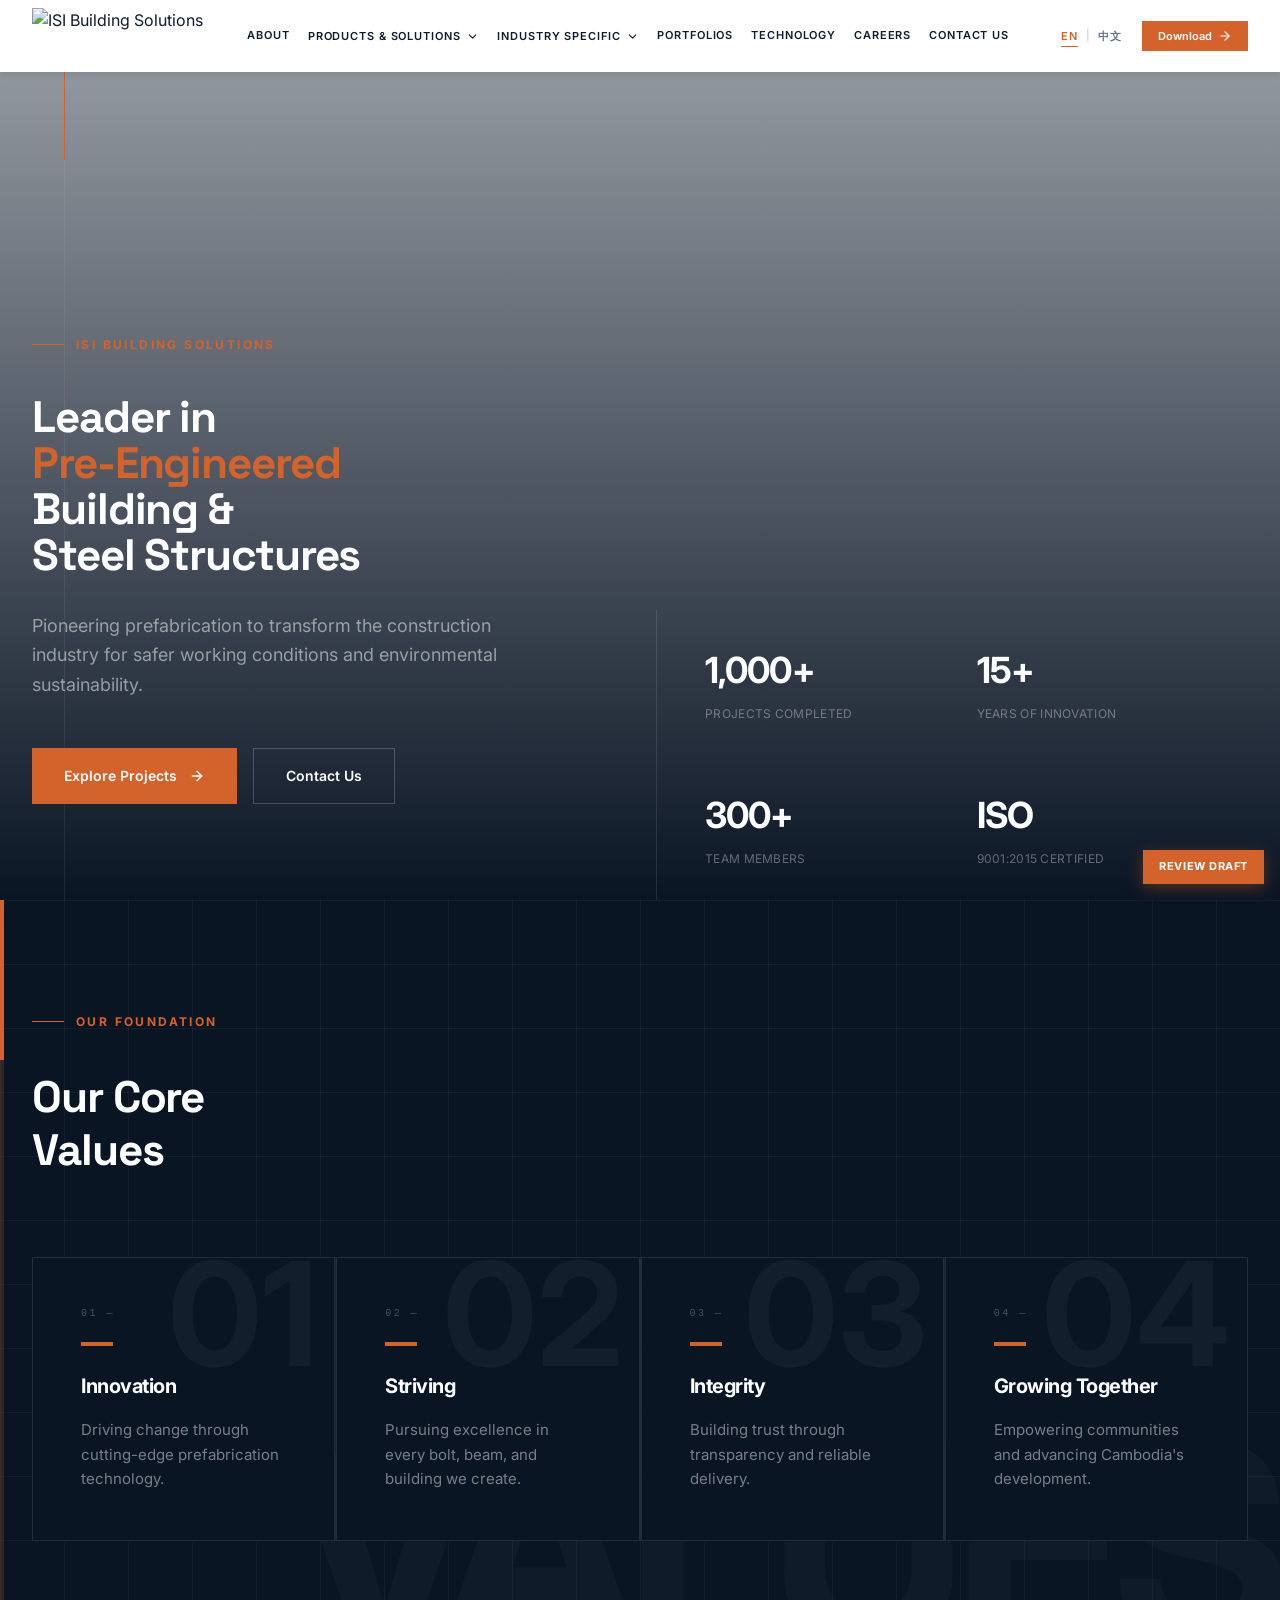
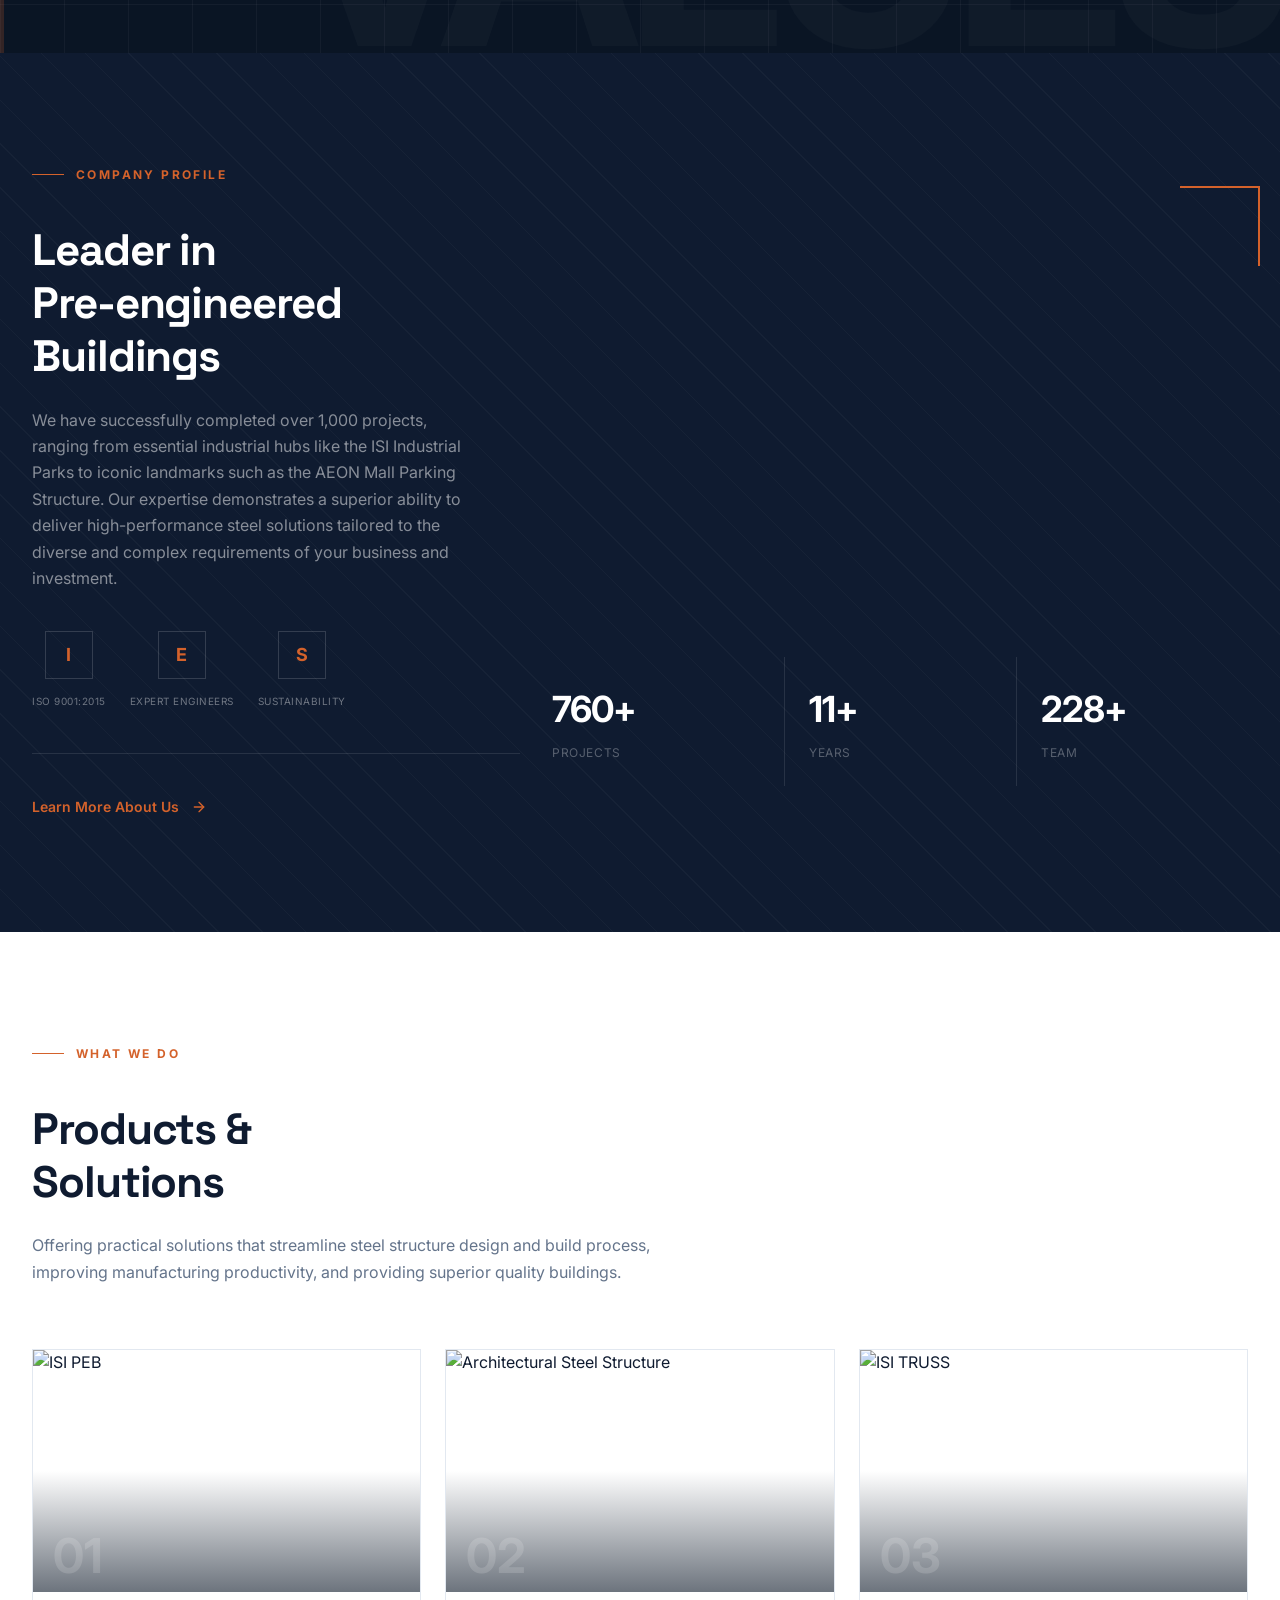
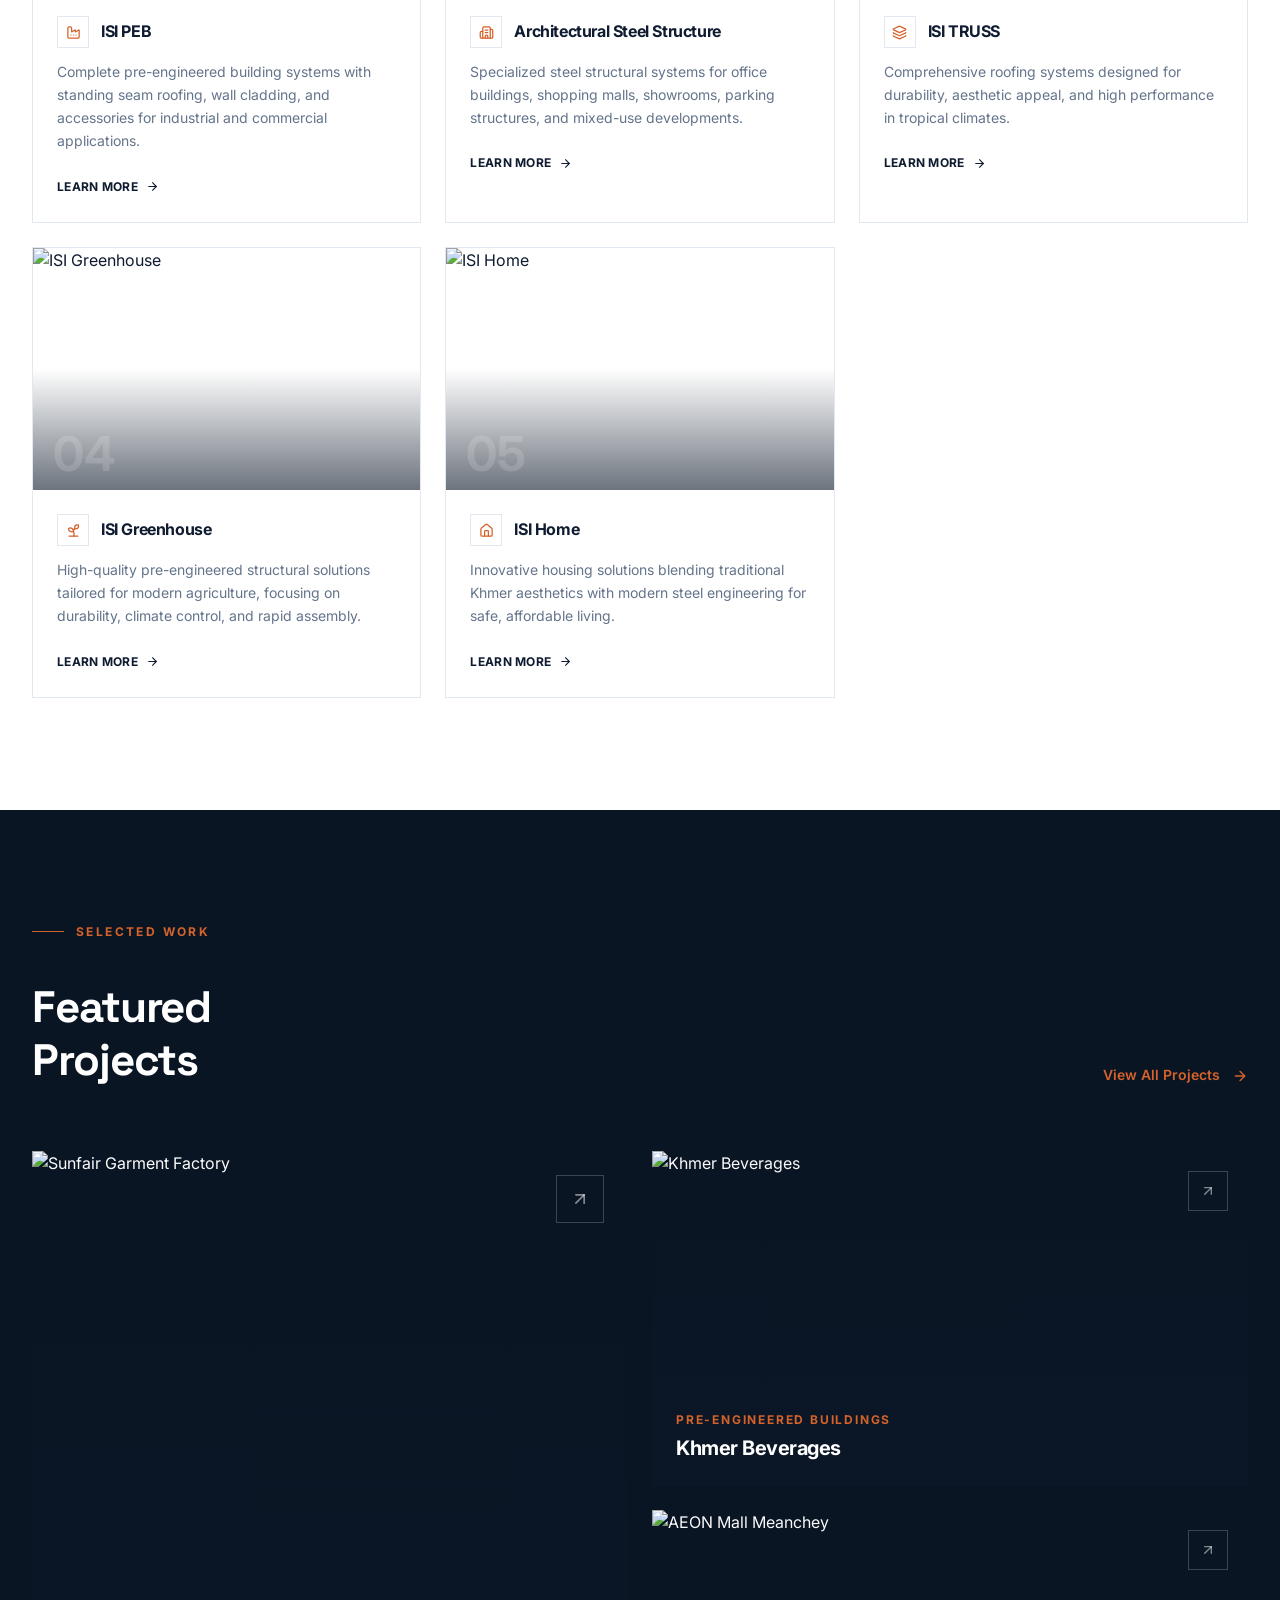
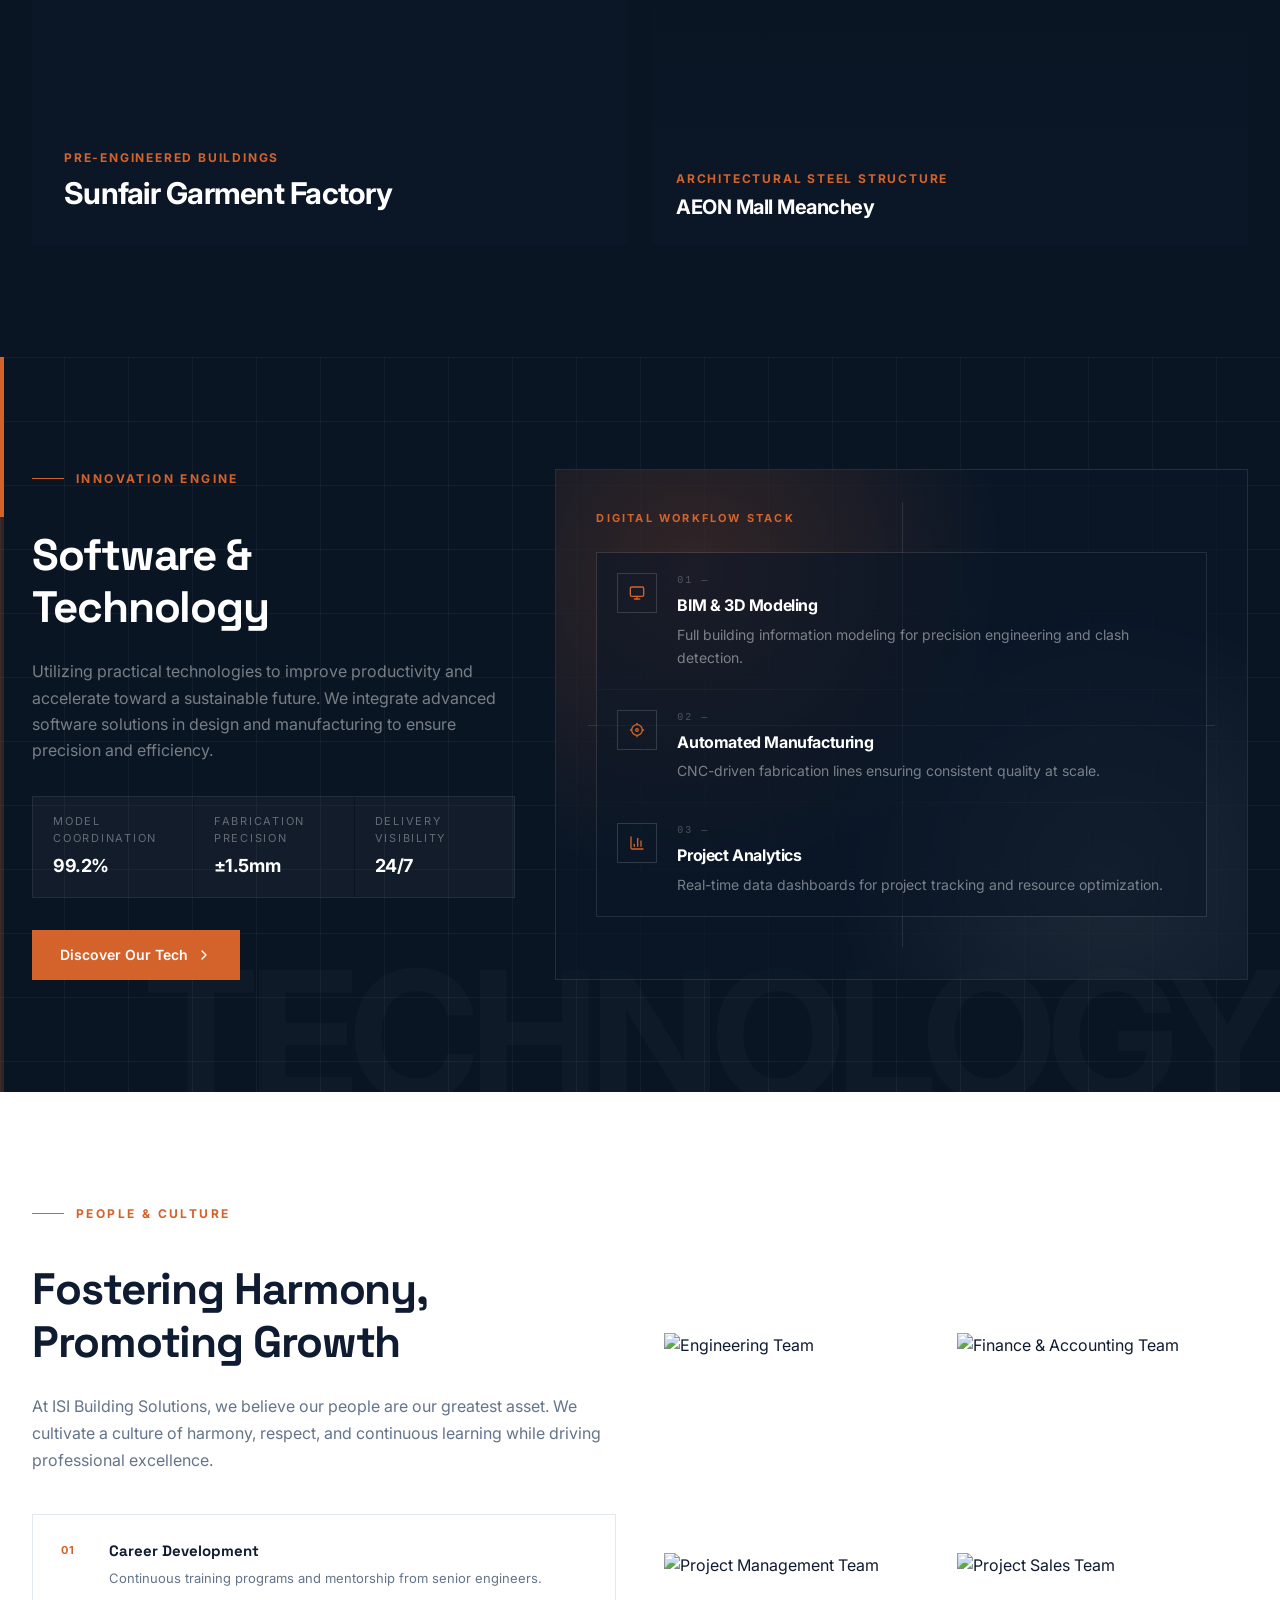
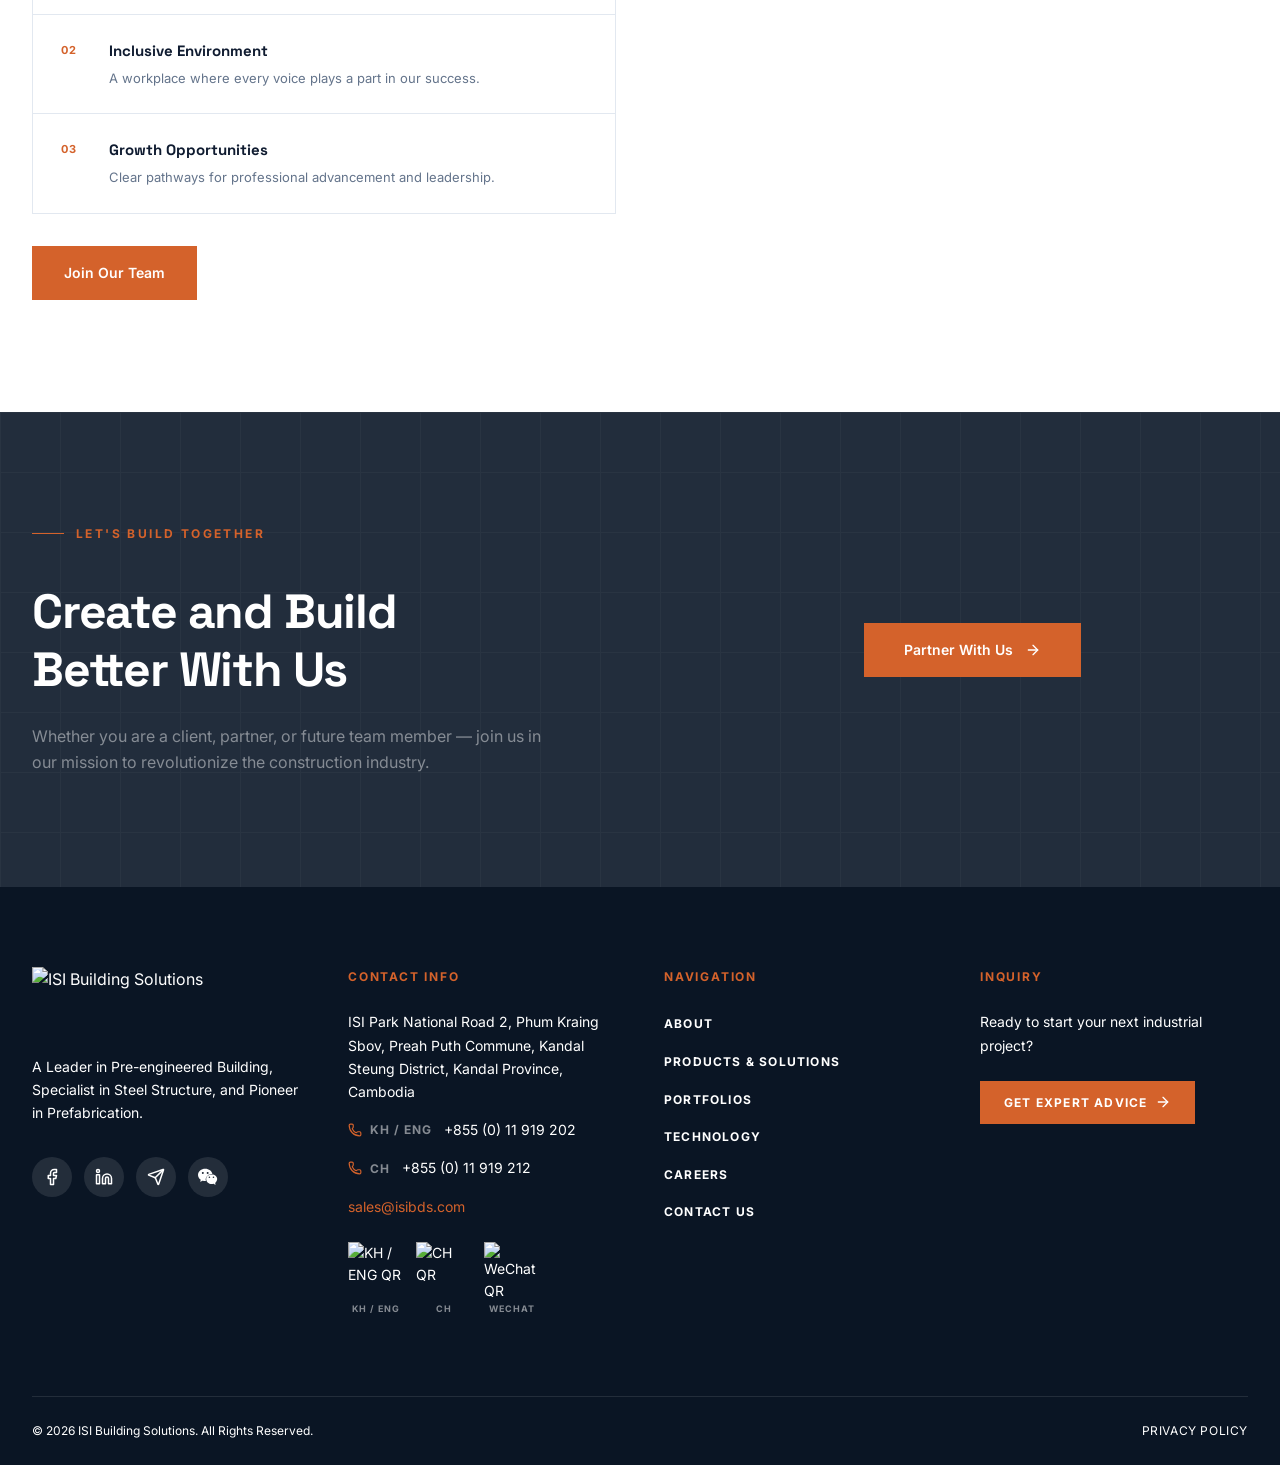
==== commit 6fc4bc3a: "Fix all pages: industry overview layout, People & Culture section, animated counters, remove upperca" ====
--- a/index.html
+++ b/index.html
@@ -27,7 +27,7 @@
 nav{position:fixed;top:0;width:100%;z-index:50;background:#fff;box-shadow:0 4px 6px -1px rgba(0,0,0,.1)}
 .nav-row{display:flex;justify-content:space-between;align-items:center;height:72px}
 .nav-logo img{height:56px}
-.nav-links{display:flex;align-items:center;gap:2px}
+.nav-links{display:flex;align-items:center;gap:2px;align-self:stretch}
 .nav-links a,.nav-links button{
   padding:8px;font-size:11px;font-weight:600;letter-spacing:.08em;text-transform:uppercase;
   color:var(--primary);background:none;border:none;cursor:pointer;font-family:var(--f);
@@ -44,15 +44,22 @@
 .btn-dl:hover{background:var(--accent-dark)}
 
 /* ─── DROPDOWNS ─── */
-.dd{position:static}
+.nav-links{align-self:stretch}
+.dd{position:static;align-self:stretch;display:flex;align-items:center}
+.dd>button{height:100%}
 .dd>button svg{transition:transform .2s}
+.dd:hover>button{color:var(--accent)}
 .dd:hover>button svg{transform:rotate(180deg)}
 .dd-menu{
   position:absolute;top:100%;left:0;right:0;
   background:#fff;box-shadow:0 12px 24px -8px rgba(15,27,48,.12);
   padding:24px 0;
-  opacity:0;visibility:hidden;pointer-events:none;transition:opacity .2s;z-index:60}
-.dd:hover .dd-menu{opacity:1;visibility:visible;pointer-events:auto}
+  opacity:0;visibility:hidden;pointer-events:none;
+  transition:opacity .18s ease,visibility 0s linear .25s;z-index:60}
+.dd:hover .dd-menu{
+  opacity:1;visibility:visible;pointer-events:auto;
+  transition:opacity .18s ease,visibility 0s linear 0s}
+.dd-menu:hover{opacity:1;visibility:visible;pointer-events:auto;transition:none}
 .dd-inner{max-width:1536px;margin:0 auto;padding:0 16px;display:grid;grid-template-columns:repeat(5,1fr);gap:16px}
 @media(min-width:1024px){.dd-inner{padding:0 32px}}
 .dd-item{display:flex;flex-direction:column;padding:24px;border:1px solid var(--slate-200);background:#fff;transition:border-color .2s,box-shadow .2s}
@@ -310,11 +317,11 @@
         <a href="#about">About</a>
         <div class="dd">
           <button>Products &amp; Solutions <svg width="13" height="13" viewBox="0 0 24 24" fill="none" stroke="currentColor" stroke-width="2" stroke-linecap="round" stroke-linejoin="round"><path d="m6 9 6 6 6-6"/></svg></button>
-          <div class="dd-menu"><div class="dd-inner"><a class="dd-item" href="products-solutions.html"><div class="dd-head"><div class="dd-icon"><svg width="16" height="16" viewBox="0 0 24 24" fill="none" stroke="currentColor" stroke-width="2" stroke-linecap="round" stroke-linejoin="round"><path d="M12 16h.01"/><path d="M16 16h.01"/><path d="M3 19a2 2 0 0 0 2 2h14a2 2 0 0 0 2-2V8.5a.5.5 0 0 0-.769-.422l-4.462 2.844A.5.5 0 0 1 15 10.5v-2a.5.5 0 0 0-.769-.422L9.77 10.922A.5.5 0 0 1 9 10.5V5a2 2 0 0 0-2-2H5a2 2 0 0 0-2 2z"/><path d="M8 16h.01"/></svg></div><div class="t">ISI PEB</div></div><div class="d">Complete pre-engineered building systems for industrial and commercial applications.</div><span class="more">Learn More <svg width="12" height="12" viewBox="0 0 24 24" fill="none" stroke="currentColor" stroke-width="2" stroke-linecap="round" stroke-linejoin="round"><path d="M5 12h14"/><path d="m12 5 7 7-7 7"/></svg></span></a><a class="dd-item" href="products-solutions.html"><div class="dd-head"><div class="dd-icon"><svg width="16" height="16" viewBox="0 0 24 24" fill="none" stroke="currentColor" stroke-width="2" stroke-linecap="round" stroke-linejoin="round"><path d="M10 12h4"/><path d="M10 8h4"/><path d="M14 21v-3a2 2 0 0 0-4 0v3"/><path d="M6 10H4a2 2 0 0 0-2 2v7a2 2 0 0 0 2 2h16a2 2 0 0 0 2-2V9a2 2 0 0 0-2-2h-2"/><path d="M6 21V5a2 2 0 0 1 2-2h8a2 2 0 0 1 2 2v16"/></svg></div><div class="t">Architectural Steel Structure</div></div><div class="d">Specialized steel structural systems for office buildings, malls, and mixed-use developments.</div><span class="more">Learn More <svg width="12" height="12" viewBox="0 0 24 24" fill="none" stroke="currentColor" stroke-width="2" stroke-linecap="round" stroke-linejoin="round"><path d="M5 12h14"/><path d="m12 5 7 7-7 7"/></svg></span></a><a class="dd-item" href="products-solutions.html"><div class="dd-head"><div class="dd-icon"><svg width="16" height="16" viewBox="0 0 24 24" fill="none" stroke="currentColor" stroke-width="2" stroke-linecap="round" stroke-linejoin="round"><path d="m12 3 9 8H3z"/><path d="M12 11v10"/></svg></div><div class="t">ISI TRUSS</div></div><div class="d">Comprehensive roofing systems for durability and high performance in tropical climates.</div><span class="more">Learn More <svg width="12" height="12" viewBox="0 0 24 24" fill="none" stroke="currentColor" stroke-width="2" stroke-linecap="round" stroke-linejoin="round"><path d="M5 12h14"/><path d="m12 5 7 7-7 7"/></svg></span></a><a class="dd-item" href="products-solutions.html"><div class="dd-head"><div class="dd-icon"><svg width="16" height="16" viewBox="0 0 24 24" fill="none" stroke="currentColor" stroke-width="2" stroke-linecap="round" stroke-linejoin="round"><path d="M14 9.536V7a4 4 0 0 1 4-4h1.5a.5.5 0 0 1 .5.5V5a4 4 0 0 1-4 4 4 4 0 0 0-4 4c0 2 1 3 1 5a5 5 0 0 1-1 3"/><path d="M4 9a5 5 0 0 1 8 4 5 5 0 0 1-8-4"/><path d="M5 21h14"/></svg></div><div class="t">ISI Greenhouse</div></div><div class="d">Pre-engineered structural solutions for modern agriculture and sustainable farming.</div><span class="more">Learn More <svg width="12" height="12" viewBox="0 0 24 24" fill="none" stroke="currentColor" stroke-width="2" stroke-linecap="round" stroke-linejoin="round"><path d="M5 12h14"/><path d="m12 5 7 7-7 7"/></svg></span></a><a class="dd-item" href="products-solutions.html"><div class="dd-head"><div class="dd-icon"><svg width="16" height="16" viewBox="0 0 24 24" fill="none" stroke="currentColor" stroke-width="2" stroke-linecap="round" stroke-linejoin="round"><path d="M15 21v-8a1 1 0 0 0-1-1h-4a1 1 0 0 0-1 1v8"/><path d="M3 10a2 2 0 0 1 .709-1.528l7-6a2 2 0 0 1 2.582 0l7 6A2 2 0 0 1 21 10v9a2 2 0 0 1-2 2H5a2 2 0 0 1-2-2z"/></svg></div><div class="t">ISI Home</div></div><div class="d">Innovative housing blending Khmer aesthetics with modern steel engineering.</div><span class="more">Learn More <svg width="12" height="12" viewBox="0 0 24 24" fill="none" stroke="currentColor" stroke-width="2" stroke-linecap="round" stroke-linejoin="round"><path d="M5 12h14"/><path d="m12 5 7 7-7 7"/></svg></span></a></div></div>
+          <div class="dd-menu"><div class="dd-inner"><a class="dd-item" href="products-solutions.html#isi-peb-pre-engineered-buildings"><div class="dd-head"><div class="dd-icon"><svg width="16" height="16" viewBox="0 0 24 24" fill="none" stroke="currentColor" stroke-width="2" stroke-linecap="round" stroke-linejoin="round"><path d="M12 16h.01"/><path d="M16 16h.01"/><path d="M3 19a2 2 0 0 0 2 2h14a2 2 0 0 0 2-2V8.5a.5.5 0 0 0-.769-.422l-4.462 2.844A.5.5 0 0 1 15 10.5v-2a.5.5 0 0 0-.769-.422L9.77 10.922A.5.5 0 0 1 9 10.5V5a2 2 0 0 0-2-2H5a2 2 0 0 0-2 2z"/><path d="M8 16h.01"/></svg></div><div class="t">ISI PEB</div></div><div class="d">Complete pre-engineered building systems for industrial and commercial applications.</div><span class="more">Learn More <svg width="12" height="12" viewBox="0 0 24 24" fill="none" stroke="currentColor" stroke-width="2" stroke-linecap="round" stroke-linejoin="round"><path d="M5 12h14"/><path d="m12 5 7 7-7 7"/></svg></span></a><a class="dd-item" href="products-solutions.html#heavy-steel-structures"><div class="dd-head"><div class="dd-icon"><svg width="16" height="16" viewBox="0 0 24 24" fill="none" stroke="currentColor" stroke-width="2" stroke-linecap="round" stroke-linejoin="round"><path d="M10 12h4"/><path d="M10 8h4"/><path d="M14 21v-3a2 2 0 0 0-4 0v3"/><path d="M6 10H4a2 2 0 0 0-2 2v7a2 2 0 0 0 2 2h16a2 2 0 0 0 2-2V9a2 2 0 0 0-2-2h-2"/><path d="M6 21V5a2 2 0 0 1 2-2h8a2 2 0 0 1 2 2v16"/></svg></div><div class="t">Architectural Steel Structure</div></div><div class="d">Specialized steel structural systems for office buildings, malls, and mixed-use developments.</div><span class="more">Learn More <svg width="12" height="12" viewBox="0 0 24 24" fill="none" stroke="currentColor" stroke-width="2" stroke-linecap="round" stroke-linejoin="round"><path d="M5 12h14"/><path d="m12 5 7 7-7 7"/></svg></span></a><a class="dd-item" href="products-solutions.html#isi-truss"><div class="dd-head"><div class="dd-icon"><svg width="16" height="16" viewBox="0 0 24 24" fill="none" stroke="currentColor" stroke-width="2" stroke-linecap="round" stroke-linejoin="round"><path d="m12 3 9 8H3z"/><path d="M12 11v10"/></svg></div><div class="t">ISI TRUSS</div></div><div class="d">Comprehensive roofing systems for durability and high performance in tropical climates.</div><span class="more">Learn More <svg width="12" height="12" viewBox="0 0 24 24" fill="none" stroke="currentColor" stroke-width="2" stroke-linecap="round" stroke-linejoin="round"><path d="M5 12h14"/><path d="m12 5 7 7-7 7"/></svg></span></a><a class="dd-item" href="products-solutions.html#isi-greenhouse"><div class="dd-head"><div class="dd-icon"><svg width="16" height="16" viewBox="0 0 24 24" fill="none" stroke="currentColor" stroke-width="2" stroke-linecap="round" stroke-linejoin="round"><path d="M14 9.536V7a4 4 0 0 1 4-4h1.5a.5.5 0 0 1 .5.5V5a4 4 0 0 1-4 4 4 4 0 0 0-4 4c0 2 1 3 1 5a5 5 0 0 1-1 3"/><path d="M4 9a5 5 0 0 1 8 4 5 5 0 0 1-8-4"/><path d="M5 21h14"/></svg></div><div class="t">ISI Greenhouse</div></div><div class="d">Pre-engineered structural solutions for modern agriculture and sustainable farming.</div><span class="more">Learn More <svg width="12" height="12" viewBox="0 0 24 24" fill="none" stroke="currentColor" stroke-width="2" stroke-linecap="round" stroke-linejoin="round"><path d="M5 12h14"/><path d="m12 5 7 7-7 7"/></svg></span></a><a class="dd-item" href="products-solutions.html#isi-home"><div class="dd-head"><div class="dd-icon"><svg width="16" height="16" viewBox="0 0 24 24" fill="none" stroke="currentColor" stroke-width="2" stroke-linecap="round" stroke-linejoin="round"><path d="M15 21v-8a1 1 0 0 0-1-1h-4a1 1 0 0 0-1 1v8"/><path d="M3 10a2 2 0 0 1 .709-1.528l7-6a2 2 0 0 1 2.582 0l7 6A2 2 0 0 1 21 10v9a2 2 0 0 1-2 2H5a2 2 0 0 1-2-2z"/></svg></div><div class="t">ISI Home</div></div><div class="d">Innovative housing blending Khmer aesthetics with modern steel engineering.</div><span class="more">Learn More <svg width="12" height="12" viewBox="0 0 24 24" fill="none" stroke="currentColor" stroke-width="2" stroke-linecap="round" stroke-linejoin="round"><path d="M5 12h14"/><path d="m12 5 7 7-7 7"/></svg></span></a></div></div>
         </div>
         <div class="dd">
           <button>Industry Specific <svg width="13" height="13" viewBox="0 0 24 24" fill="none" stroke="currentColor" stroke-width="2" stroke-linecap="round" stroke-linejoin="round"><path d="m6 9 6 6 6-6"/></svg></button>
-          <div class="dd-menu"><div class="dd-inner"><a class="dd-item" href="industry-specific.html"><div class="dd-head"><div class="dd-icon"><svg width="16" height="16" viewBox="0 0 24 24" fill="none" stroke="currentColor" stroke-width="2" stroke-linecap="round" stroke-linejoin="round"><path d="M12 16h.01"/><path d="M16 16h.01"/><path d="M3 19a2 2 0 0 0 2 2h14a2 2 0 0 0 2-2V8.5a.5.5 0 0 0-.769-.422l-4.462 2.844A.5.5 0 0 1 15 10.5v-2a.5.5 0 0 0-.769-.422L9.77 10.922A.5.5 0 0 1 9 10.5V5a2 2 0 0 0-2-2H5a2 2 0 0 0-2 2z"/><path d="M8 16h.01"/></svg></div><div class="t">Manufacturing</div></div><div class="d">Garment, Textile, Automotive, and Electronic factory solutions.</div><span class="more">Learn More <svg width="12" height="12" viewBox="0 0 24 24" fill="none" stroke="currentColor" stroke-width="2" stroke-linecap="round" stroke-linejoin="round"><path d="M5 12h14"/><path d="m12 5 7 7-7 7"/></svg></span></a><a class="dd-item" href="industry-specific.html"><div class="dd-head"><div class="dd-icon"><svg width="16" height="16" viewBox="0 0 24 24" fill="none" stroke="currentColor" stroke-width="2" stroke-linecap="round" stroke-linejoin="round"><path d="M8 2h8l-1 9H9z"/><path d="M12 11v11"/><path d="M8 22h8"/></svg></div><div class="t">Food &amp; Beverage</div></div><div class="d">Brewery, Beverage, and Food processing facility systems.</div><span class="more">Learn More <svg width="12" height="12" viewBox="0 0 24 24" fill="none" stroke="currentColor" stroke-width="2" stroke-linecap="round" stroke-linejoin="round"><path d="M5 12h14"/><path d="m12 5 7 7-7 7"/></svg></span></a><a class="dd-item" href="industry-specific.html"><div class="dd-head"><div class="dd-icon"><svg width="16" height="16" viewBox="0 0 24 24" fill="none" stroke="currentColor" stroke-width="2" stroke-linecap="round" stroke-linejoin="round"><path d="M10 17h4V5H2v12h3"/><path d="M20 17h2v-3.34a4 4 0 0 0-1.17-2.83L19 9h-5v8h1"/><circle cx="7.5" cy="17.5" r="2.5"/><circle cx="17.5" cy="17.5" r="2.5"/></svg></div><div class="t">Logistics</div></div><div class="d">Distribution centers, Warehouses, and Cold storage solutions.</div><span class="more">Learn More <svg width="12" height="12" viewBox="0 0 24 24" fill="none" stroke="currentColor" stroke-width="2" stroke-linecap="round" stroke-linejoin="round"><path d="M5 12h14"/><path d="m12 5 7 7-7 7"/></svg></span></a><a class="dd-item" href="industry-specific.html"><div class="dd-head"><div class="dd-icon"><svg width="16" height="16" viewBox="0 0 24 24" fill="none" stroke="currentColor" stroke-width="2" stroke-linecap="round" stroke-linejoin="round"><path d="M14 9.536V7a4 4 0 0 1 4-4h1.5a.5.5 0 0 1 .5.5V5a4 4 0 0 1-4 4 4 4 0 0 0-4 4c0 2 1 3 1 5a5 5 0 0 1-1 3"/><path d="M4 9a5 5 0 0 1 8 4 5 5 0 0 1-8-4"/><path d="M5 21h14"/></svg></div><div class="t">Agriculture</div></div><div class="d">Greenhouse, Rice mills, and Agri-industry building systems.</div><span class="more">Learn More <svg width="12" height="12" viewBox="0 0 24 24" fill="none" stroke="currentColor" stroke-width="2" stroke-linecap="round" stroke-linejoin="round"><path d="M5 12h14"/><path d="m12 5 7 7-7 7"/></svg></span></a><a class="dd-item" href="industry-specific.html"><div class="dd-head"><div class="dd-icon"><svg width="16" height="16" viewBox="0 0 24 24" fill="none" stroke="currentColor" stroke-width="2" stroke-linecap="round" stroke-linejoin="round"><path d="M15 21v-8a1 1 0 0 0-1-1h-4a1 1 0 0 0-1 1v8"/><path d="M3 10a2 2 0 0 1 .709-1.528l7-6a2 2 0 0 1 2.582 0l7 6A2 2 0 0 1 21 10v9a2 2 0 0 1-2 2H5a2 2 0 0 1-2-2z"/></svg></div><div class="t">Residential</div></div><div class="d">Steel roofing, cladding, and modern housing solutions.</div><span class="more">Learn More <svg width="12" height="12" viewBox="0 0 24 24" fill="none" stroke="currentColor" stroke-width="2" stroke-linecap="round" stroke-linejoin="round"><path d="M5 12h14"/><path d="m12 5 7 7-7 7"/></svg></span></a></div></div>
+          <div class="dd-menu"><div class="dd-inner"><a class="dd-item" href="industry-manufacturing.html"><div class="dd-head"><div class="dd-icon"><svg width="16" height="16" viewBox="0 0 24 24" fill="none" stroke="currentColor" stroke-width="2" stroke-linecap="round" stroke-linejoin="round"><path d="M12 16h.01"/><path d="M16 16h.01"/><path d="M3 19a2 2 0 0 0 2 2h14a2 2 0 0 0 2-2V8.5a.5.5 0 0 0-.769-.422l-4.462 2.844A.5.5 0 0 1 15 10.5v-2a.5.5 0 0 0-.769-.422L9.77 10.922A.5.5 0 0 1 9 10.5V5a2 2 0 0 0-2-2H5a2 2 0 0 0-2 2z"/><path d="M8 16h.01"/></svg></div><div class="t">Manufacturing</div></div><div class="d">Garment, Textile, Automotive, and Electronic factory solutions.</div><span class="more">Learn More <svg width="12" height="12" viewBox="0 0 24 24" fill="none" stroke="currentColor" stroke-width="2" stroke-linecap="round" stroke-linejoin="round"><path d="M5 12h14"/><path d="m12 5 7 7-7 7"/></svg></span></a><a class="dd-item" href="industry-specific.html"><div class="dd-head"><div class="dd-icon"><svg width="16" height="16" viewBox="0 0 24 24" fill="none" stroke="currentColor" stroke-width="2" stroke-linecap="round" stroke-linejoin="round"><path d="M8 2h8l-1 9H9z"/><path d="M12 11v11"/><path d="M8 22h8"/></svg></div><div class="t">Food &amp; Beverage</div></div><div class="d">Brewery, Beverage, and Food processing facility systems.</div><span class="more">Learn More <svg width="12" height="12" viewBox="0 0 24 24" fill="none" stroke="currentColor" stroke-width="2" stroke-linecap="round" stroke-linejoin="round"><path d="M5 12h14"/><path d="m12 5 7 7-7 7"/></svg></span></a><a class="dd-item" href="industry-specific.html"><div class="dd-head"><div class="dd-icon"><svg width="16" height="16" viewBox="0 0 24 24" fill="none" stroke="currentColor" stroke-width="2" stroke-linecap="round" stroke-linejoin="round"><path d="M10 17h4V5H2v12h3"/><path d="M20 17h2v-3.34a4 4 0 0 0-1.17-2.83L19 9h-5v8h1"/><circle cx="7.5" cy="17.5" r="2.5"/><circle cx="17.5" cy="17.5" r="2.5"/></svg></div><div class="t">Logistics</div></div><div class="d">Distribution centers, Warehouses, and Cold storage solutions.</div><span class="more">Learn More <svg width="12" height="12" viewBox="0 0 24 24" fill="none" stroke="currentColor" stroke-width="2" stroke-linecap="round" stroke-linejoin="round"><path d="M5 12h14"/><path d="m12 5 7 7-7 7"/></svg></span></a><a class="dd-item" href="industry-specific.html"><div class="dd-head"><div class="dd-icon"><svg width="16" height="16" viewBox="0 0 24 24" fill="none" stroke="currentColor" stroke-width="2" stroke-linecap="round" stroke-linejoin="round"><path d="M14 9.536V7a4 4 0 0 1 4-4h1.5a.5.5 0 0 1 .5.5V5a4 4 0 0 1-4 4 4 4 0 0 0-4 4c0 2 1 3 1 5a5 5 0 0 1-1 3"/><path d="M4 9a5 5 0 0 1 8 4 5 5 0 0 1-8-4"/><path d="M5 21h14"/></svg></div><div class="t">Agriculture</div></div><div class="d">Greenhouse, Rice mills, and Agri-industry building systems.</div><span class="more">Learn More <svg width="12" height="12" viewBox="0 0 24 24" fill="none" stroke="currentColor" stroke-width="2" stroke-linecap="round" stroke-linejoin="round"><path d="M5 12h14"/><path d="m12 5 7 7-7 7"/></svg></span></a><a class="dd-item" href="industry-specific.html"><div class="dd-head"><div class="dd-icon"><svg width="16" height="16" viewBox="0 0 24 24" fill="none" stroke="currentColor" stroke-width="2" stroke-linecap="round" stroke-linejoin="round"><path d="M15 21v-8a1 1 0 0 0-1-1h-4a1 1 0 0 0-1 1v8"/><path d="M3 10a2 2 0 0 1 .709-1.528l7-6a2 2 0 0 1 2.582 0l7 6A2 2 0 0 1 21 10v9a2 2 0 0 1-2 2H5a2 2 0 0 1-2-2z"/></svg></div><div class="t">Residential</div></div><div class="d">Steel roofing, cladding, and modern housing solutions.</div><span class="more">Learn More <svg width="12" height="12" viewBox="0 0 24 24" fill="none" stroke="currentColor" stroke-width="2" stroke-linecap="round" stroke-linejoin="round"><path d="M5 12h14"/><path d="m12 5 7 7-7 7"/></svg></span></a></div></div>
         </div>
         <a href="#projects">Portfolios</a>
         <a href="#tech">Technology</a>
@@ -353,9 +360,9 @@
           </div>
           <div class="hero-right">
             <div class="hero-stats">
-              <div class="s"><div class="n">1000+</div><div class="l">Projects Completed</div></div>
-              <div class="s"><div class="n">15+</div><div class="l">Years of Innovation</div></div>
-              <div class="s"><div class="n">300+</div><div class="l">Team Members</div></div>
+              <div class="s"><div class="n"><span class="count" data-target="1000">0</span>+</div><div class="l">Projects Completed</div></div>
+              <div class="s"><div class="n"><span class="count" data-target="15">0</span>+</div><div class="l">Years of Innovation</div></div>
+              <div class="s"><div class="n"><span class="count" data-target="300">0</span>+</div><div class="l">Team Members</div></div>
               <div class="s"><div class="n">ISO</div><div class="l">9001:2015 Certified</div></div>
             </div>
           </div>
@@ -403,9 +410,9 @@
       <div class="profile-r">
         <div class="pimg-wrap"><div class="pimg"><div></div></div><div class="corner"></div></div>
         <div class="pstats">
-          <div><div class="n">1000+</div><div class="l">Projects</div></div>
-          <div><div class="n">15+</div><div class="l">Years</div></div>
-          <div><div class="n">300+</div><div class="l">Team</div></div>
+          <div><div class="n"><span class="count" data-target="1000">0</span>+</div><div class="l">Projects</div></div>
+          <div><div class="n"><span class="count" data-target="15">0</span>+</div><div class="l">Years</div></div>
+          <div><div class="n"><span class="count" data-target="300">0</span>+</div><div class="l">Team</div></div>
         </div>
       </div>
     </div>
@@ -552,6 +559,39 @@
   </div>
 </section>
 
+<!-- ════ PEOPLE & CULTURE ════ -->
+<section style="padding:112px 0;background:#fff;" id="careers">
+  <div class="container">
+    <div style="display:grid;grid-template-columns:repeat(12,1fr);gap:48px;align-items:center;">
+      <div style="grid-column:span 6;">
+        <div class="eyebrow"><div class="bar"></div><span>People &amp; Culture</span></div>
+        <h2 class="sec-title" style="margin-bottom:24px;">Fostering Harmony,<br/>Promoting Growth</h2>
+        <p style="color:var(--steel);font-size:16px;line-height:1.7;margin-bottom:40px;">At ISI Building Solutions, we believe our people are our greatest asset. We cultivate a culture of harmony, respect, and continuous learning while driving professional excellence.</p>
+        <div style="display:flex;flex-direction:column;gap:1px;background:var(--slate-200);border:1px solid var(--slate-200);">
+          <div style="background:#fff;padding:24px 28px;display:flex;gap:20px;">
+            <div style="font-size:11px;font-weight:700;color:var(--accent);letter-spacing:.08em;min-width:28px;padding-top:3px;">01</div>
+            <div><div style="font-family:var(--f-head);font-size:15px;font-weight:700;color:var(--primary);margin-bottom:5px;">Career Development</div><div style="font-size:13px;color:var(--steel);line-height:1.65;">Continuous training programs and mentorship from senior engineers.</div></div>
+          </div>
+          <div style="background:#fff;padding:24px 28px;display:flex;gap:20px;">
+            <div style="font-size:11px;font-weight:700;color:var(--accent);letter-spacing:.08em;min-width:28px;padding-top:3px;">02</div>
+            <div><div style="font-family:var(--f-head);font-size:15px;font-weight:700;color:var(--primary);margin-bottom:5px;">Inclusive Environment</div><div style="font-size:13px;color:var(--steel);line-height:1.65;">A workplace where every voice plays a part in our success.</div></div>
+          </div>
+          <div style="background:#fff;padding:24px 28px;display:flex;gap:20px;">
+            <div style="font-size:11px;font-weight:700;color:var(--accent);letter-spacing:.08em;min-width:28px;padding-top:3px;">03</div>
+            <div><div style="font-family:var(--f-head);font-size:15px;font-weight:700;color:var(--primary);margin-bottom:5px;">Growth Opportunities</div><div style="font-size:13px;color:var(--steel);line-height:1.65;">Clear pathways for professional advancement and leadership.</div></div>
+          </div>
+        </div>
+        <div style="margin-top:32px;"><a class="btn-a" href="#">Join Our Team</a></div>
+      </div>
+      <div style="grid-column:span 6;display:grid;grid-template-columns:1fr 1fr;gap:2px;">
+        <div style="aspect-ratio:4/3;overflow:hidden;"><img src="https://storage.koompi.cloud/org_6969b022790a1dffd30229c1/isi-bds/images/team-engineering.jpg" alt="Engineering Team" style="width:100%;height:100%;object-fit:cover;"/></div>
+        <div style="aspect-ratio:4/3;overflow:hidden;"><img src="https://storage.koompi.cloud/org_6969b022790a1dffd30229c1/isi-bds/images/team-finance.jpg" alt="Finance &amp; Accounting Team" style="width:100%;height:100%;object-fit:cover;"/></div>
+        <div style="aspect-ratio:4/3;overflow:hidden;"><img src="https://storage.koompi.cloud/org_6969b022790a1dffd30229c1/isi-bds/images/team-project-management.jpg" alt="Project Management Team" style="width:100%;height:100%;object-fit:cover;"/></div>
+        <div style="aspect-ratio:4/3;overflow:hidden;"><img src="https://storage.koompi.cloud/org_6969b022790a1dffd30229c1/isi-bds/images/team-sales.jpg" alt="Project Sales Team" style="width:100%;height:100%;object-fit:cover;"/></div>
+      </div>
+    </div>
+  </div>
+</section>
 <!-- ════ CTA ════ -->
 <section class="cta" id="contact">
   <div class="cta-bg"><div class="cta-img"></div><div class="cta-ov"></div></div>
@@ -624,5 +664,29 @@
   </div>
 </footer>
 
+
+<script>
+// Counter animation
+function animateCount(el) {
+  var target = parseInt(el.dataset.target);
+  var duration = 2000;
+  var step = target / (duration / 16);
+  var current = 0;
+  var timer = setInterval(function() {
+    current += step;
+    if (current >= target) { current = target; clearInterval(timer); }
+    el.textContent = Math.floor(current).toLocaleString();
+  }, 16);
+}
+var observer = new IntersectionObserver(function(entries) {
+  entries.forEach(function(e) {
+    if (e.isIntersecting) {
+      e.target.querySelectorAll('.count').forEach(animateCount);
+      observer.unobserve(e.target);
+    }
+  });
+}, {threshold: 0.3});
+document.querySelectorAll('.hero-stats,.pstats').forEach(function(el) { observer.observe(el); });
+</script>
 </body>
 </html>
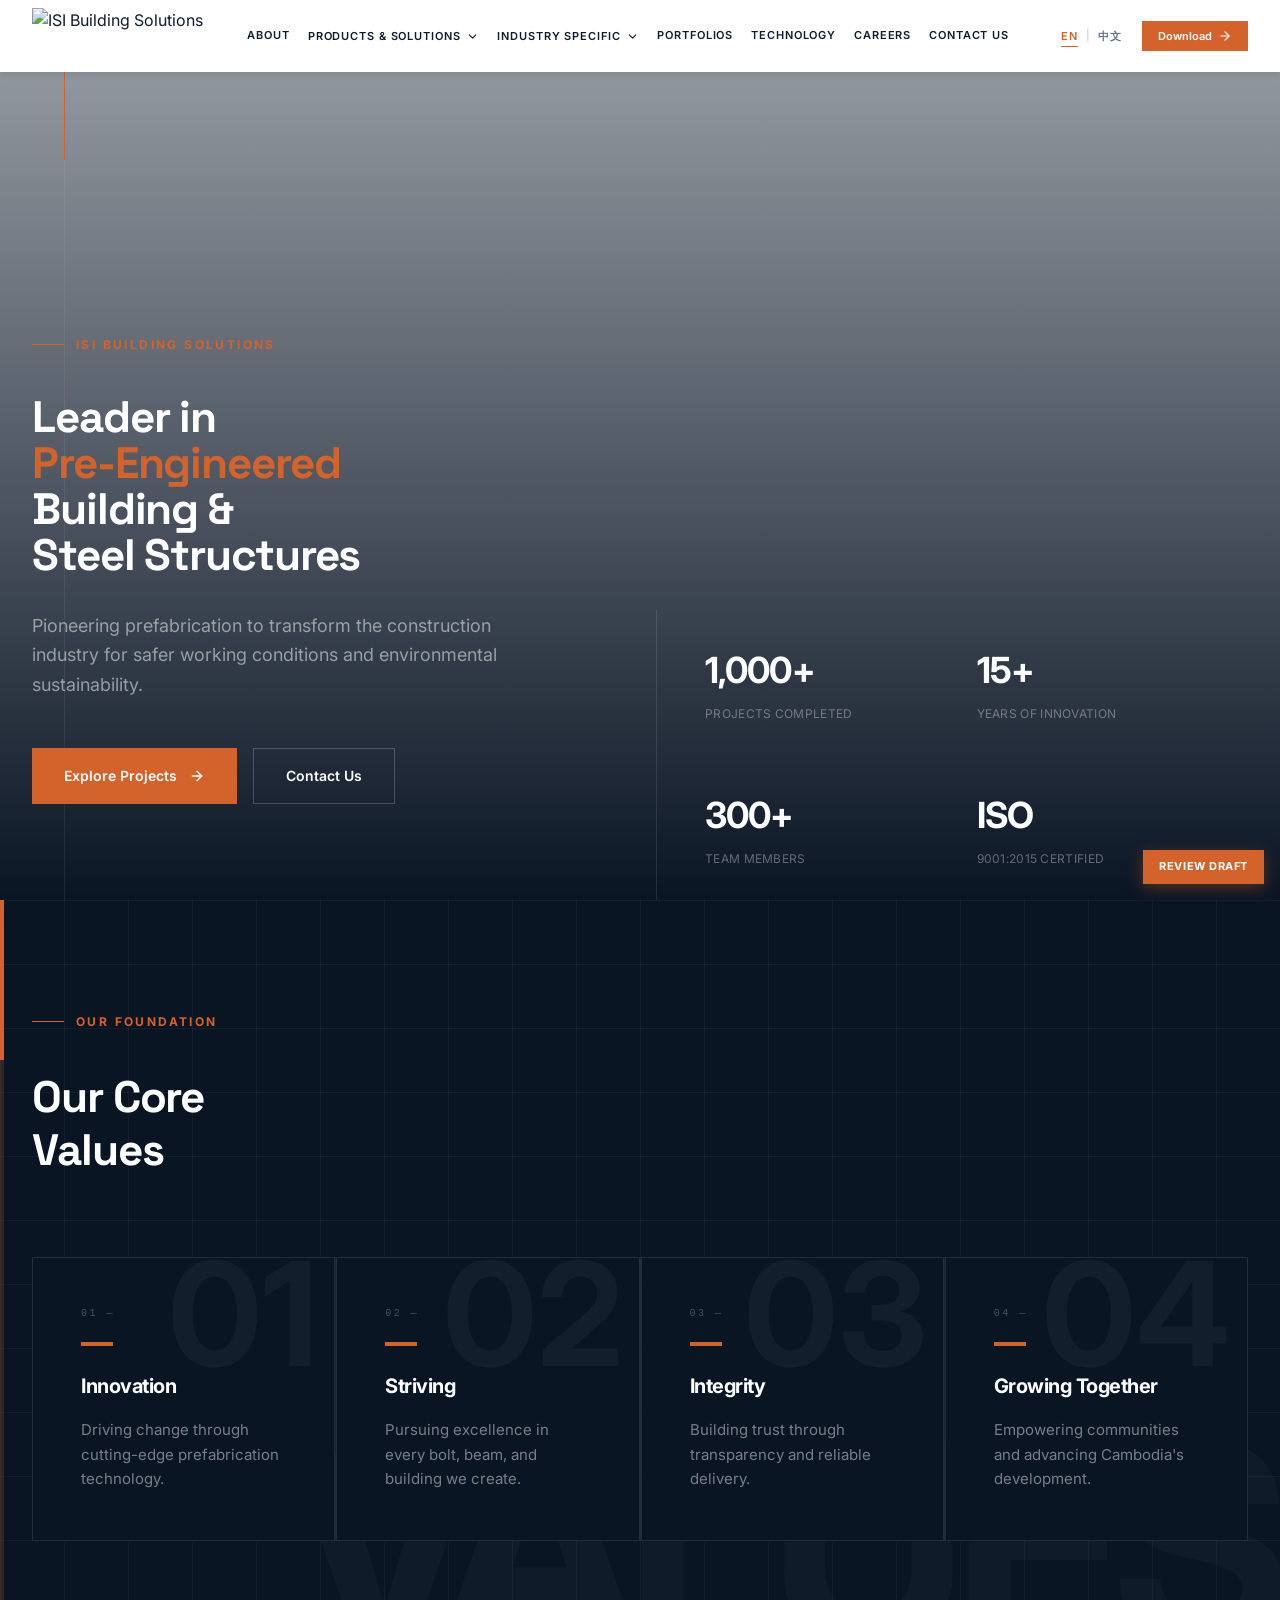
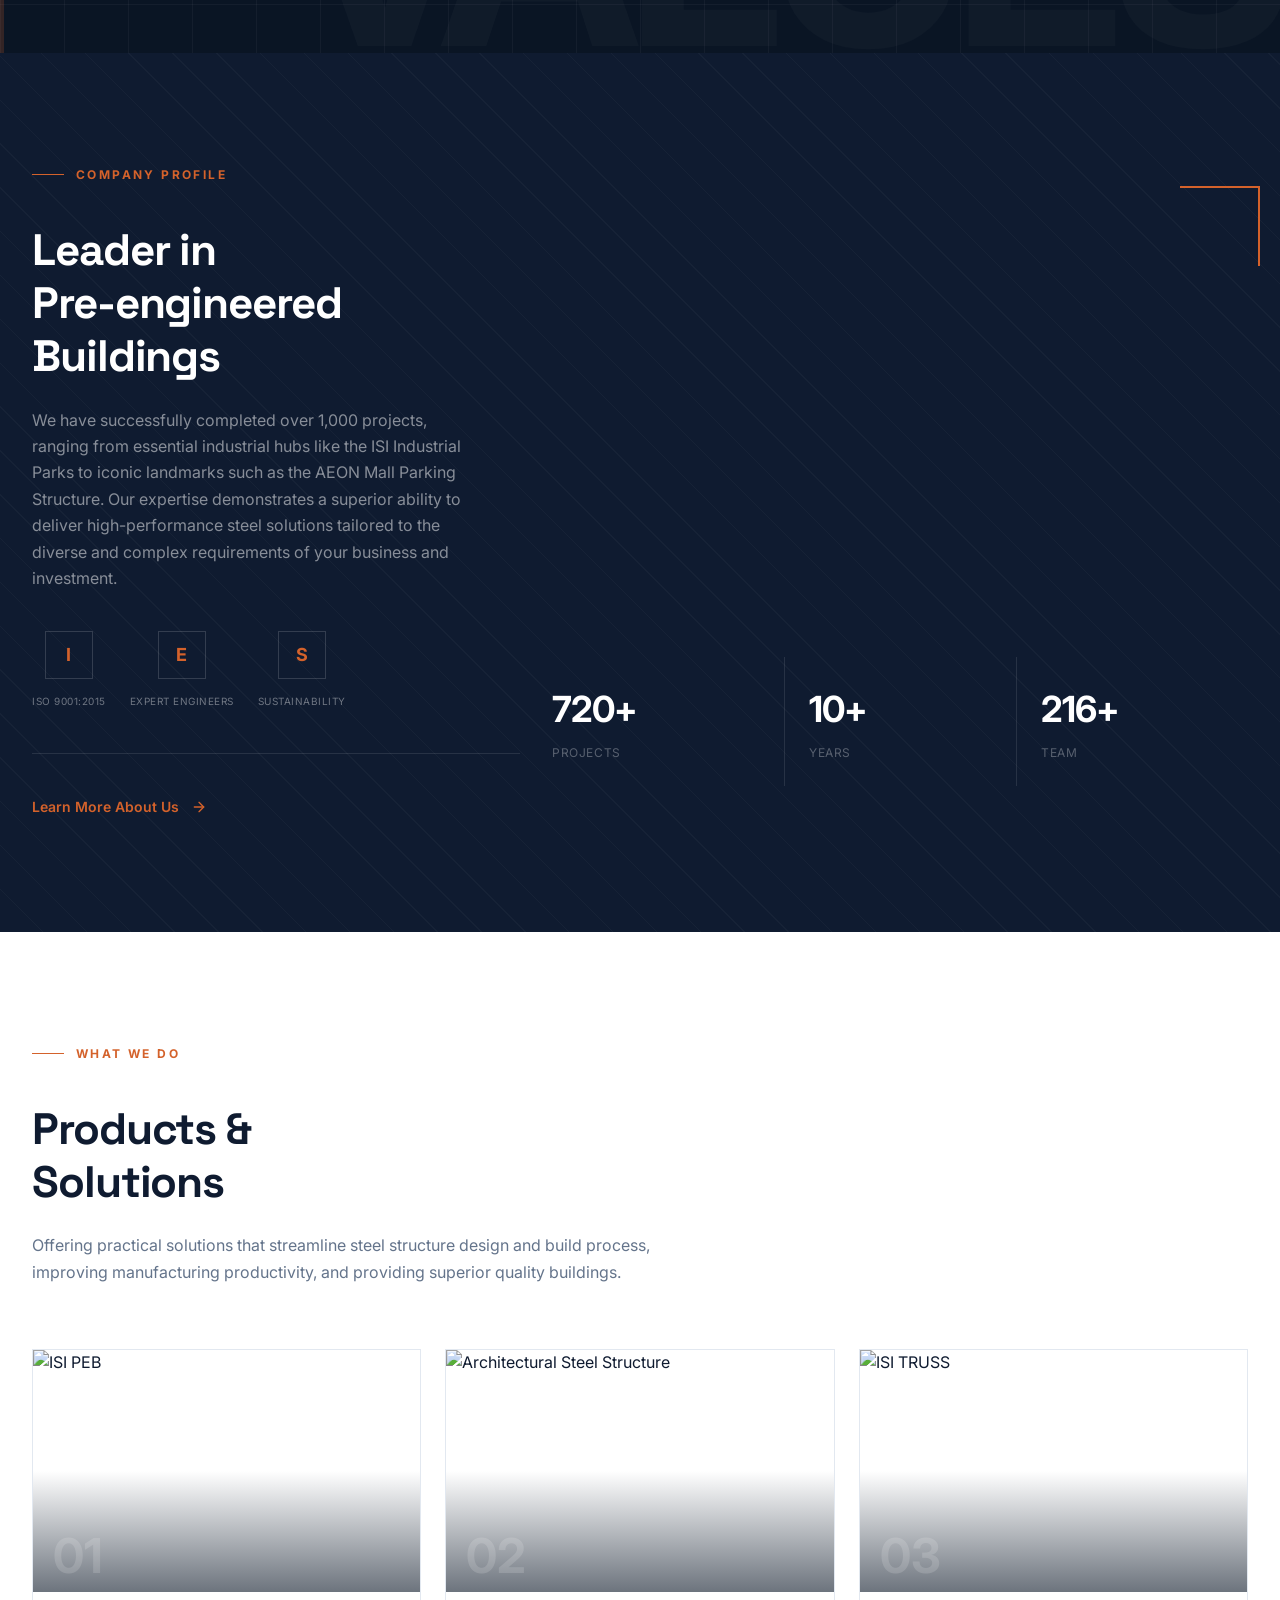
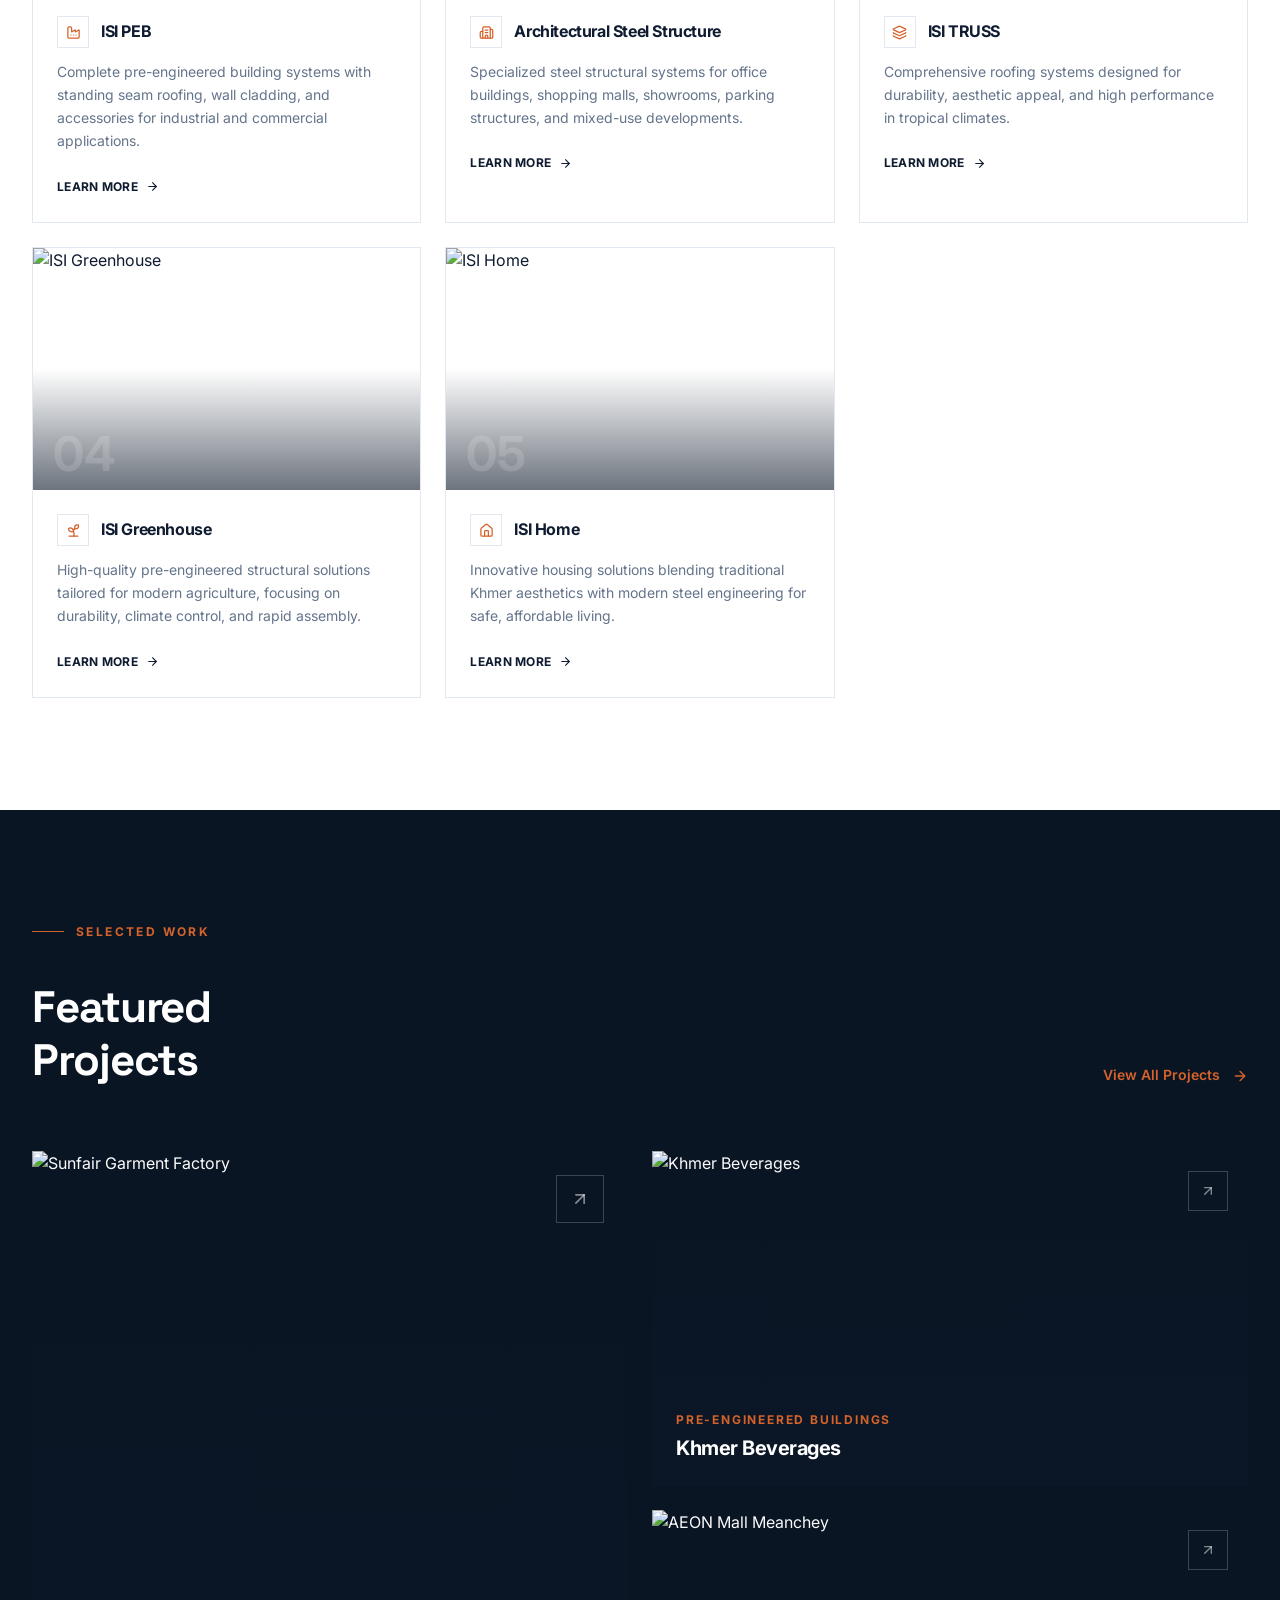
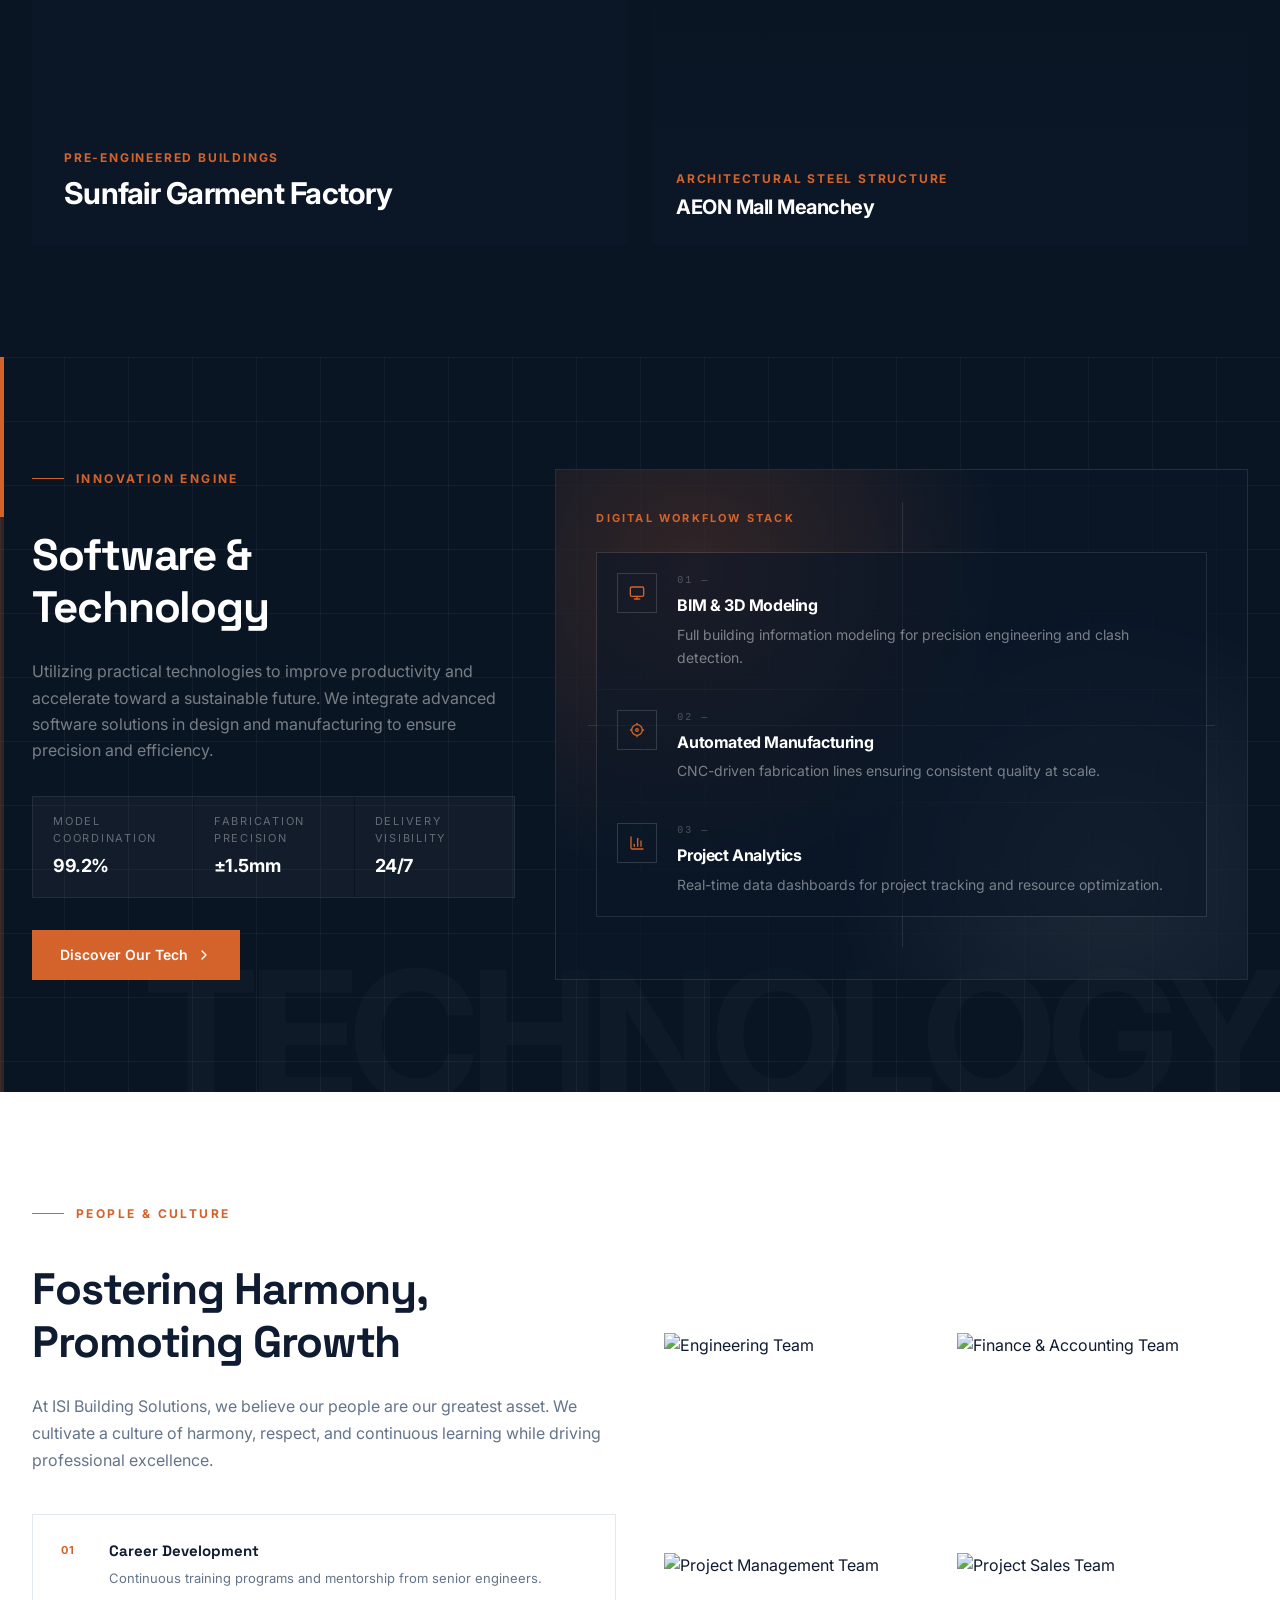
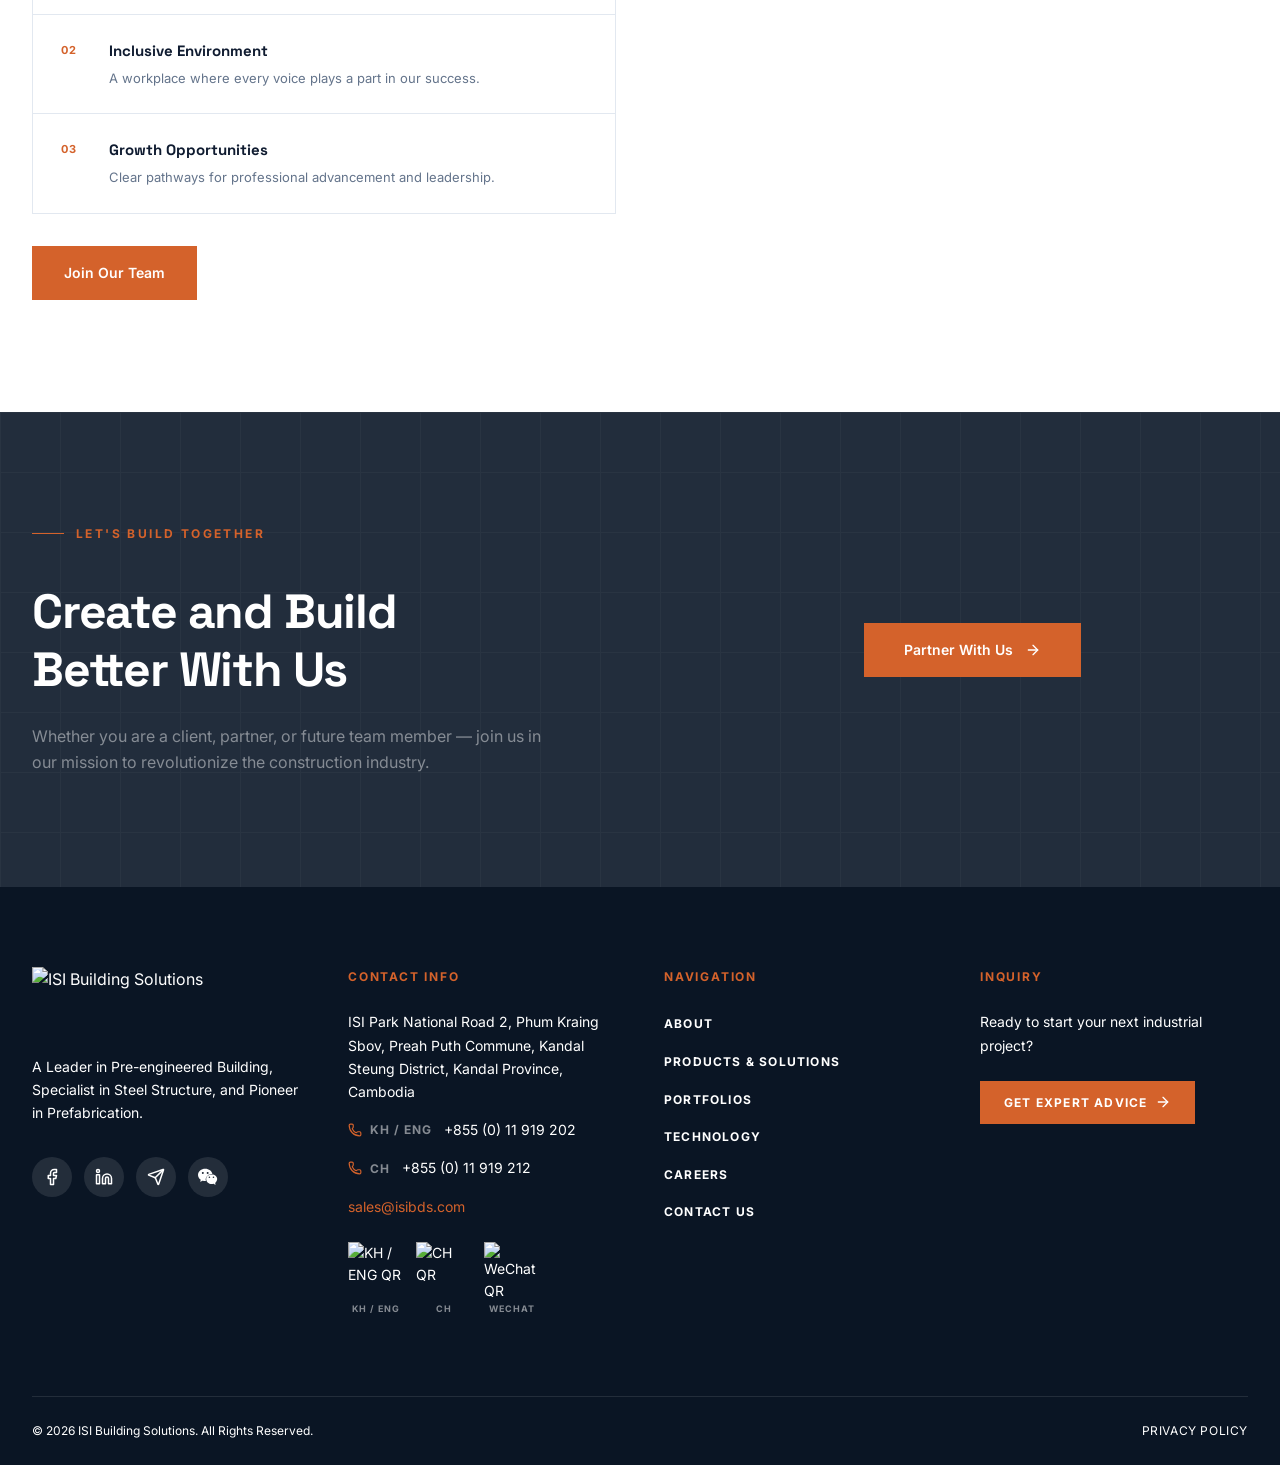
==== commit eee9aff4: "Switch dropdowns to JS click-toggle - closes on item click, outside click, and navigation" ====
--- a/index.html
+++ b/index.html
@@ -48,18 +48,13 @@
 .dd{position:static;align-self:stretch;display:flex;align-items:center}
 .dd>button{height:100%}
 .dd>button svg{transition:transform .2s}
-.dd:hover>button{color:var(--accent)}
-.dd:hover>button svg{transform:rotate(180deg)}
+.dd>button.open svg{transform:rotate(180deg)}
 .dd-menu{
-  position:absolute;top:100%;left:0;right:0;
-  background:#fff;box-shadow:0 12px 24px -8px rgba(15,27,48,.12);
-  padding:24px 0;
+  position:absolute;top:100%;left:0;right:0;background:#fff;
+  box-shadow:0 12px 24px -8px rgba(15,27,48,.12);padding:24px 0;
   opacity:0;visibility:hidden;pointer-events:none;
-  transition:opacity .18s ease,visibility 0s linear .25s;z-index:60}
-.dd:hover .dd-menu{
-  opacity:1;visibility:visible;pointer-events:auto;
-  transition:opacity .18s ease,visibility 0s linear 0s}
-.dd-menu:hover{opacity:1;visibility:visible;pointer-events:auto;transition:none}
+  transition:opacity .18s ease;z-index:60}
+.dd-menu.open{opacity:1;visibility:visible;pointer-events:auto}
 .dd-inner{max-width:1536px;margin:0 auto;padding:0 16px;display:grid;grid-template-columns:repeat(5,1fr);gap:16px}
 @media(min-width:1024px){.dd-inner{padding:0 32px}}
 .dd-item{display:flex;flex-direction:column;padding:24px;border:1px solid var(--slate-200);background:#fff;transition:border-color .2s,box-shadow .2s}
@@ -688,5 +683,33 @@
 }, {threshold: 0.3});
 document.querySelectorAll('.hero-stats,.pstats').forEach(function(el) { observer.observe(el); });
 </script>
+
+
+<script>
+// JS click-toggle dropdowns — closes on outside click, item click, or nav
+(function(){
+  document.querySelectorAll('.dd>button').forEach(function(btn){
+    btn.addEventListener('click',function(e){
+      e.stopPropagation();
+      var menu=btn.nextElementSibling;
+      var isOpen=menu.classList.contains('open');
+      // close all
+      document.querySelectorAll('.dd-menu').forEach(function(m){m.classList.remove('open');});
+      document.querySelectorAll('.dd>button').forEach(function(b){b.classList.remove('open');});
+      if(!isOpen){menu.classList.add('open');btn.classList.add('open');}
+    });
+  });
+  document.querySelectorAll('.dd-item').forEach(function(item){
+    item.addEventListener('click',function(){
+      document.querySelectorAll('.dd-menu').forEach(function(m){m.classList.remove('open');});
+      document.querySelectorAll('.dd>button').forEach(function(b){b.classList.remove('open');});
+    });
+  });
+  document.addEventListener('click',function(){
+    document.querySelectorAll('.dd-menu').forEach(function(m){m.classList.remove('open');});
+    document.querySelectorAll('.dd>button').forEach(function(b){b.classList.remove('open');});
+  });
+})();
+</script>
 </body>
 </html>
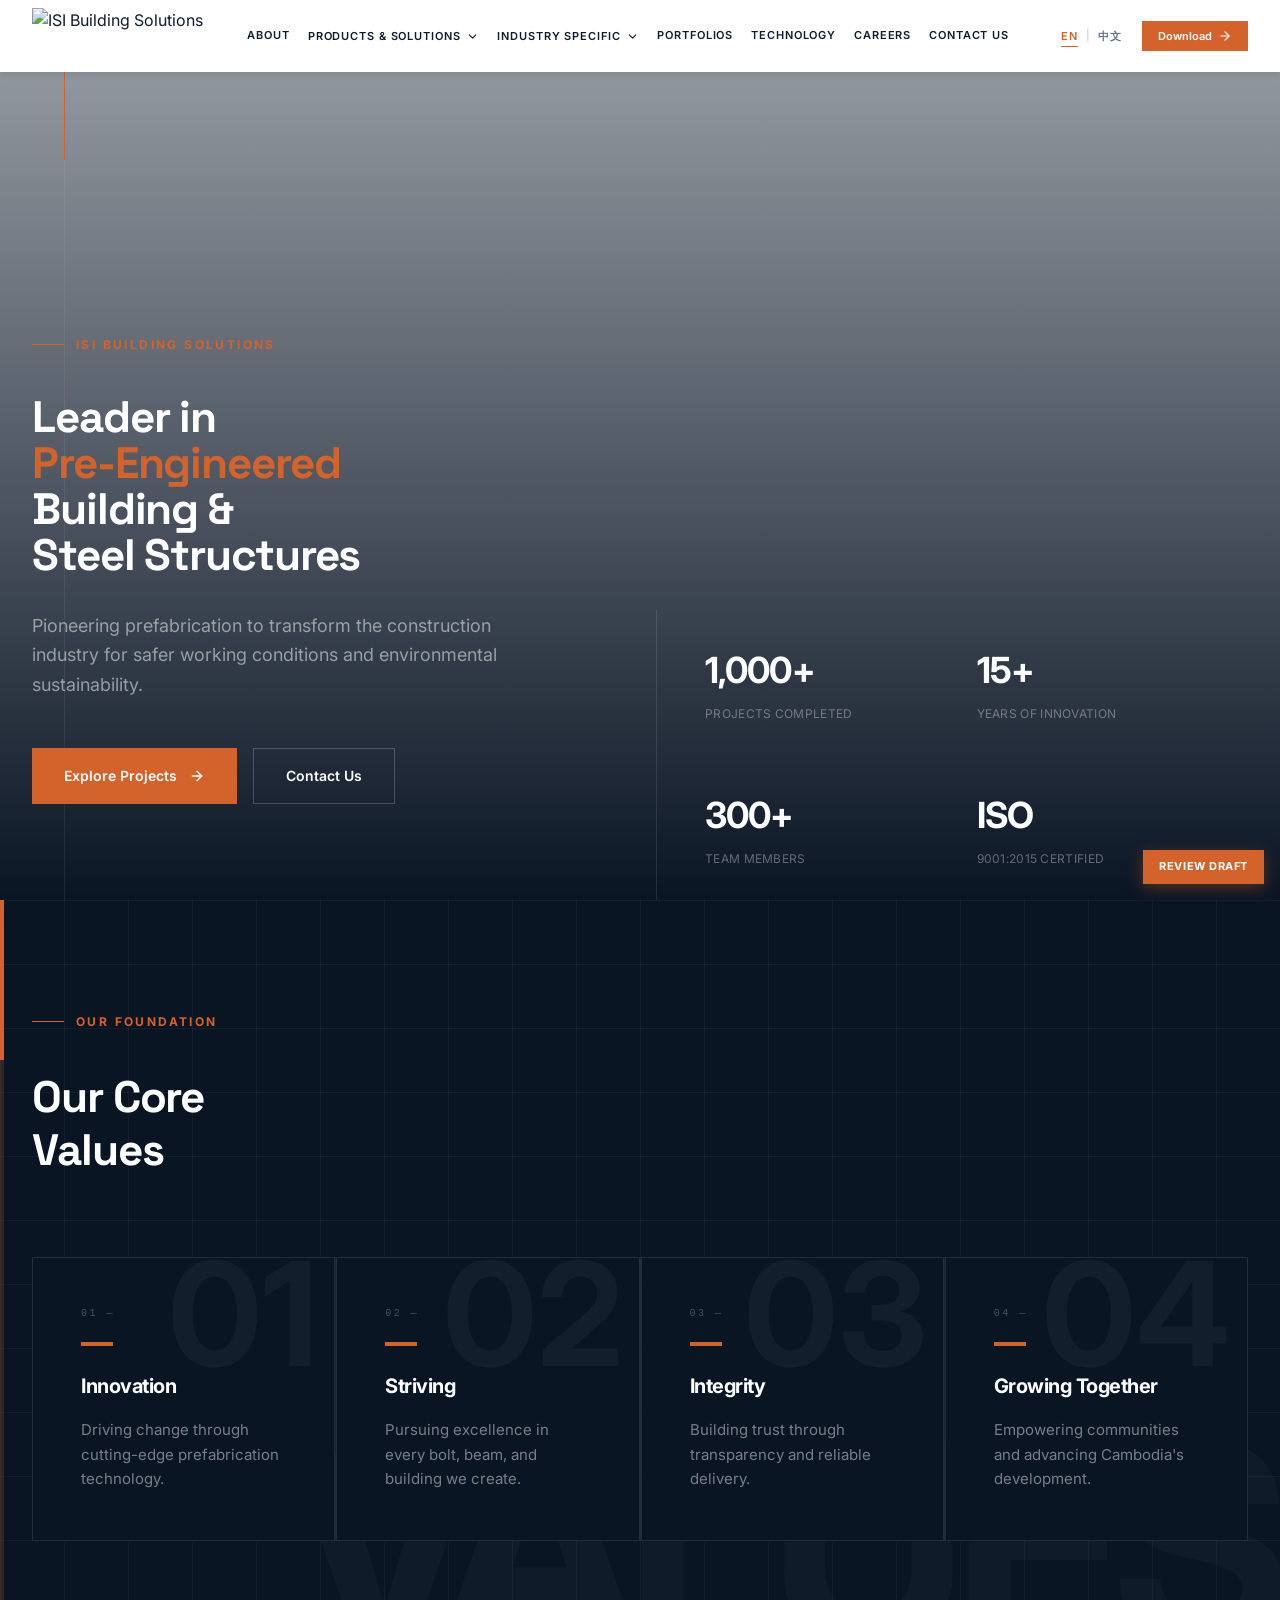
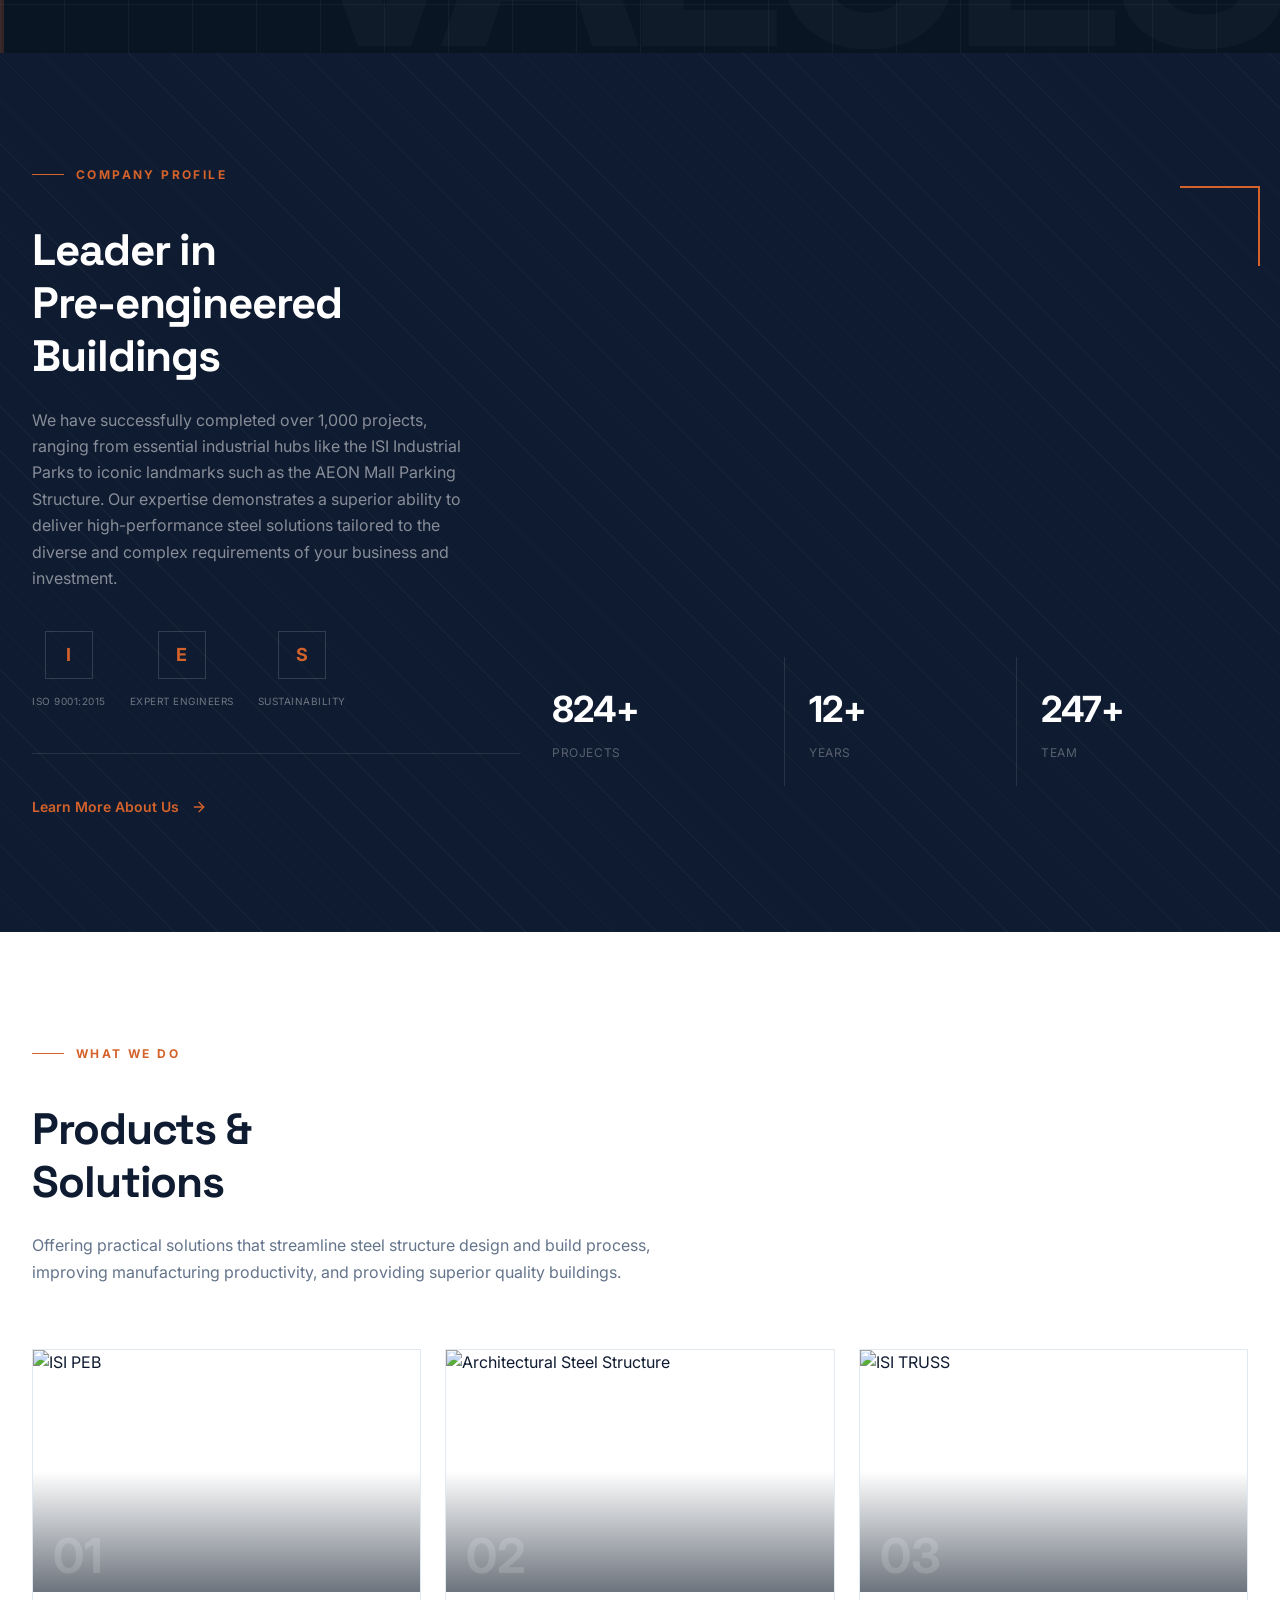
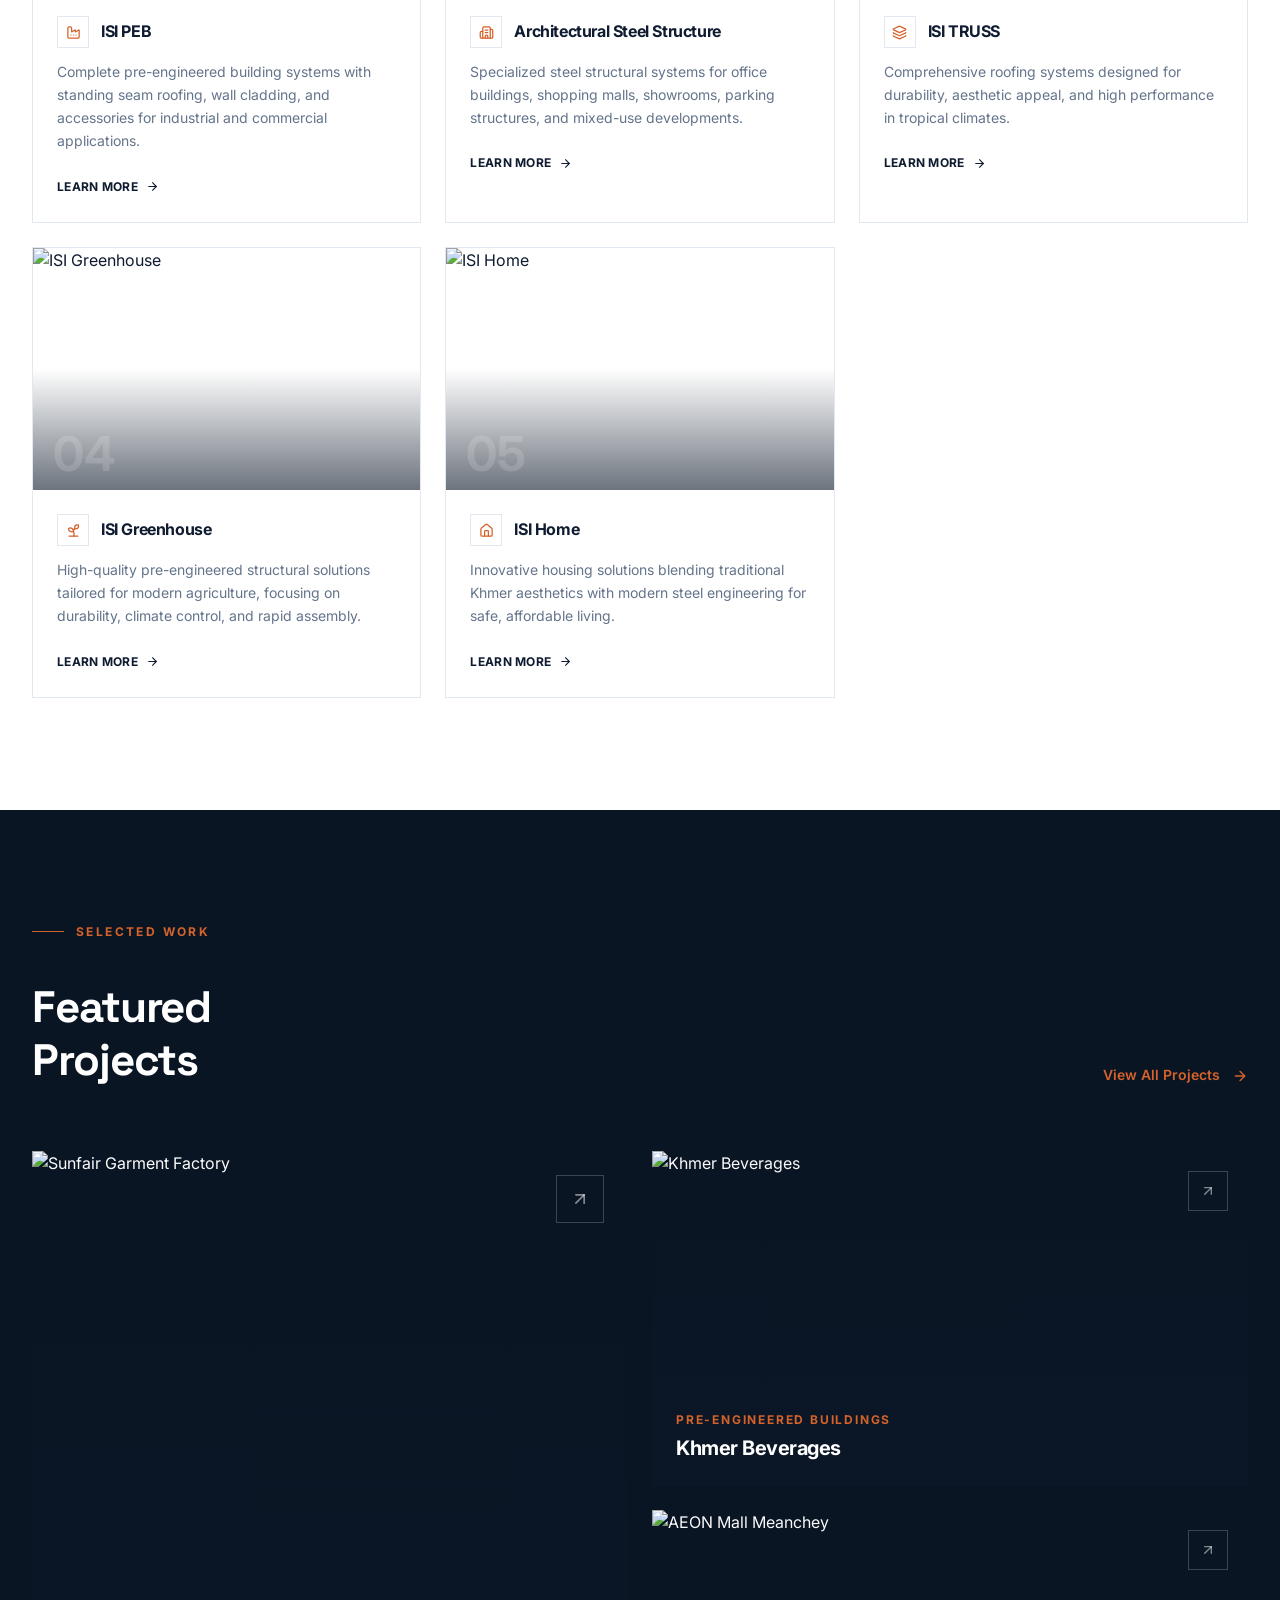
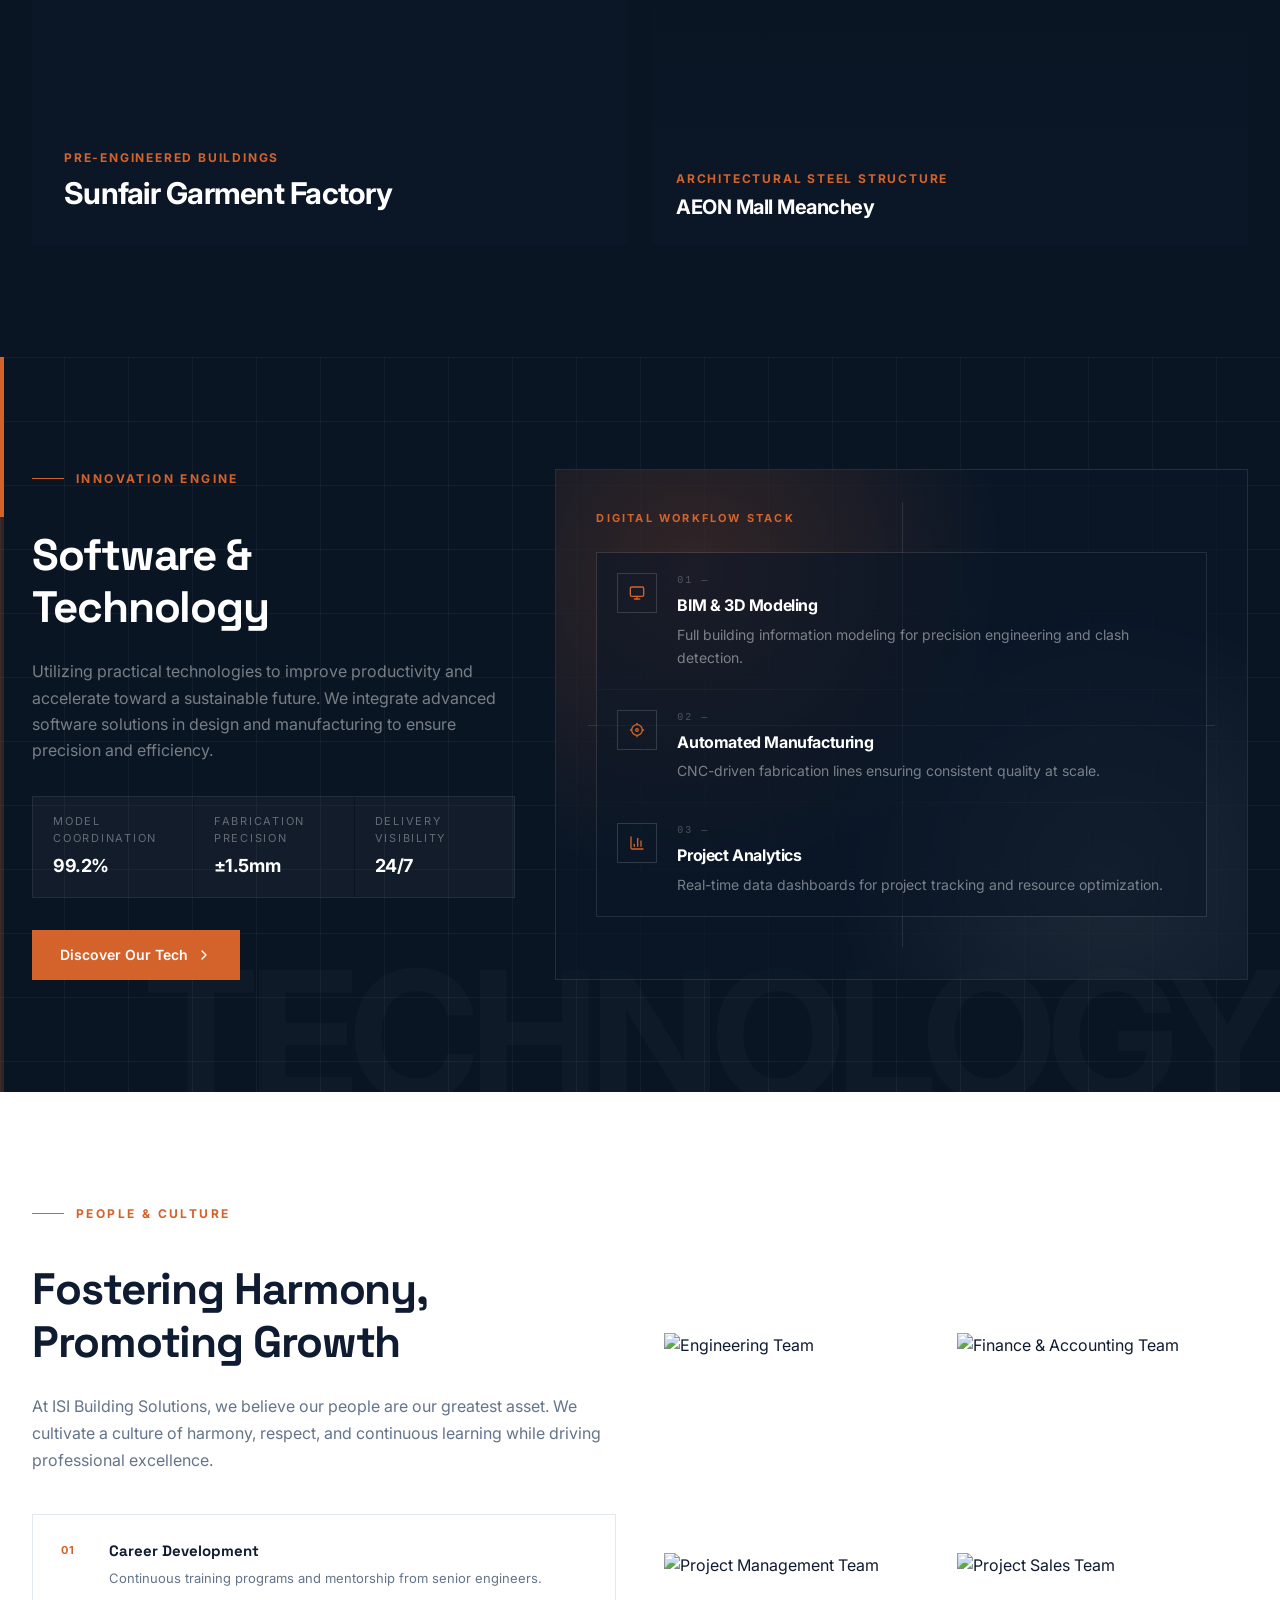
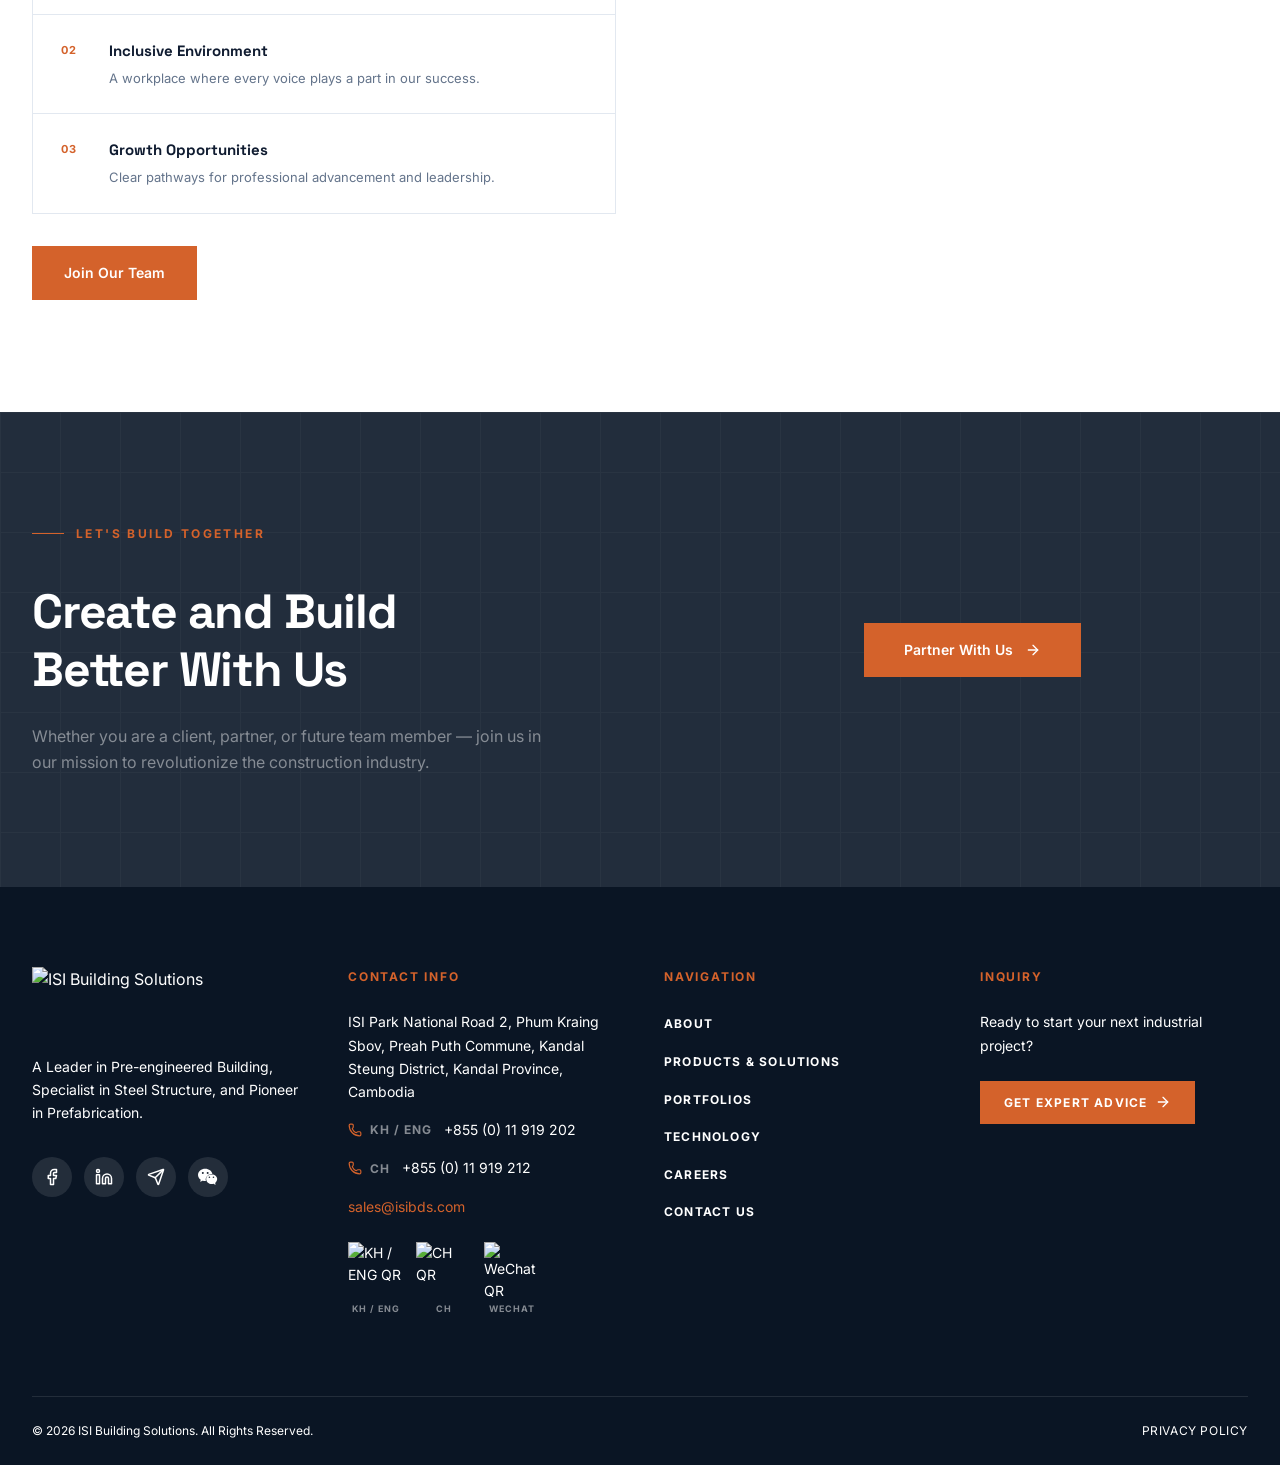
==== commit f8a4a2a1: "Remove industry-specific overview page; dropdown items link directly to industry pages" ====
--- a/index.html
+++ b/index.html
@@ -316,7 +316,7 @@
         </div>
         <div class="dd">
           <button>Industry Specific <svg width="13" height="13" viewBox="0 0 24 24" fill="none" stroke="currentColor" stroke-width="2" stroke-linecap="round" stroke-linejoin="round"><path d="m6 9 6 6 6-6"/></svg></button>
-          <div class="dd-menu"><div class="dd-inner"><a class="dd-item" href="industry-manufacturing.html"><div class="dd-head"><div class="dd-icon"><svg width="16" height="16" viewBox="0 0 24 24" fill="none" stroke="currentColor" stroke-width="2" stroke-linecap="round" stroke-linejoin="round"><path d="M12 16h.01"/><path d="M16 16h.01"/><path d="M3 19a2 2 0 0 0 2 2h14a2 2 0 0 0 2-2V8.5a.5.5 0 0 0-.769-.422l-4.462 2.844A.5.5 0 0 1 15 10.5v-2a.5.5 0 0 0-.769-.422L9.77 10.922A.5.5 0 0 1 9 10.5V5a2 2 0 0 0-2-2H5a2 2 0 0 0-2 2z"/><path d="M8 16h.01"/></svg></div><div class="t">Manufacturing</div></div><div class="d">Garment, Textile, Automotive, and Electronic factory solutions.</div><span class="more">Learn More <svg width="12" height="12" viewBox="0 0 24 24" fill="none" stroke="currentColor" stroke-width="2" stroke-linecap="round" stroke-linejoin="round"><path d="M5 12h14"/><path d="m12 5 7 7-7 7"/></svg></span></a><a class="dd-item" href="industry-specific.html"><div class="dd-head"><div class="dd-icon"><svg width="16" height="16" viewBox="0 0 24 24" fill="none" stroke="currentColor" stroke-width="2" stroke-linecap="round" stroke-linejoin="round"><path d="M8 2h8l-1 9H9z"/><path d="M12 11v11"/><path d="M8 22h8"/></svg></div><div class="t">Food &amp; Beverage</div></div><div class="d">Brewery, Beverage, and Food processing facility systems.</div><span class="more">Learn More <svg width="12" height="12" viewBox="0 0 24 24" fill="none" stroke="currentColor" stroke-width="2" stroke-linecap="round" stroke-linejoin="round"><path d="M5 12h14"/><path d="m12 5 7 7-7 7"/></svg></span></a><a class="dd-item" href="industry-specific.html"><div class="dd-head"><div class="dd-icon"><svg width="16" height="16" viewBox="0 0 24 24" fill="none" stroke="currentColor" stroke-width="2" stroke-linecap="round" stroke-linejoin="round"><path d="M10 17h4V5H2v12h3"/><path d="M20 17h2v-3.34a4 4 0 0 0-1.17-2.83L19 9h-5v8h1"/><circle cx="7.5" cy="17.5" r="2.5"/><circle cx="17.5" cy="17.5" r="2.5"/></svg></div><div class="t">Logistics</div></div><div class="d">Distribution centers, Warehouses, and Cold storage solutions.</div><span class="more">Learn More <svg width="12" height="12" viewBox="0 0 24 24" fill="none" stroke="currentColor" stroke-width="2" stroke-linecap="round" stroke-linejoin="round"><path d="M5 12h14"/><path d="m12 5 7 7-7 7"/></svg></span></a><a class="dd-item" href="industry-specific.html"><div class="dd-head"><div class="dd-icon"><svg width="16" height="16" viewBox="0 0 24 24" fill="none" stroke="currentColor" stroke-width="2" stroke-linecap="round" stroke-linejoin="round"><path d="M14 9.536V7a4 4 0 0 1 4-4h1.5a.5.5 0 0 1 .5.5V5a4 4 0 0 1-4 4 4 4 0 0 0-4 4c0 2 1 3 1 5a5 5 0 0 1-1 3"/><path d="M4 9a5 5 0 0 1 8 4 5 5 0 0 1-8-4"/><path d="M5 21h14"/></svg></div><div class="t">Agriculture</div></div><div class="d">Greenhouse, Rice mills, and Agri-industry building systems.</div><span class="more">Learn More <svg width="12" height="12" viewBox="0 0 24 24" fill="none" stroke="currentColor" stroke-width="2" stroke-linecap="round" stroke-linejoin="round"><path d="M5 12h14"/><path d="m12 5 7 7-7 7"/></svg></span></a><a class="dd-item" href="industry-specific.html"><div class="dd-head"><div class="dd-icon"><svg width="16" height="16" viewBox="0 0 24 24" fill="none" stroke="currentColor" stroke-width="2" stroke-linecap="round" stroke-linejoin="round"><path d="M15 21v-8a1 1 0 0 0-1-1h-4a1 1 0 0 0-1 1v8"/><path d="M3 10a2 2 0 0 1 .709-1.528l7-6a2 2 0 0 1 2.582 0l7 6A2 2 0 0 1 21 10v9a2 2 0 0 1-2 2H5a2 2 0 0 1-2-2z"/></svg></div><div class="t">Residential</div></div><div class="d">Steel roofing, cladding, and modern housing solutions.</div><span class="more">Learn More <svg width="12" height="12" viewBox="0 0 24 24" fill="none" stroke="currentColor" stroke-width="2" stroke-linecap="round" stroke-linejoin="round"><path d="M5 12h14"/><path d="m12 5 7 7-7 7"/></svg></span></a></div></div>
+          <div class="dd-menu"><div class="dd-inner"><a class="dd-item" href="industry-manufacturing.html"><div class="dd-head"><div class="dd-icon"><svg width="16" height="16" viewBox="0 0 24 24" fill="none" stroke="currentColor" stroke-width="2" stroke-linecap="round" stroke-linejoin="round"><path d="M12 16h.01"/><path d="M16 16h.01"/><path d="M3 19a2 2 0 0 0 2 2h14a2 2 0 0 0 2-2V8.5a.5.5 0 0 0-.769-.422l-4.462 2.844A.5.5 0 0 1 15 10.5v-2a.5.5 0 0 0-.769-.422L9.77 10.922A.5.5 0 0 1 9 10.5V5a2 2 0 0 0-2-2H5a2 2 0 0 0-2 2z"/><path d="M8 16h.01"/></svg></div><div class="t">Manufacturing</div></div><div class="d">Garment, Textile, Automotive, and Electronic factory solutions.</div><span class="more">Learn More <svg width="12" height="12" viewBox="0 0 24 24" fill="none" stroke="currentColor" stroke-width="2" stroke-linecap="round" stroke-linejoin="round"><path d="M5 12h14"/><path d="m12 5 7 7-7 7"/></svg></span></a><a class="dd-item" href="#"><div class="dd-head"><div class="dd-icon"><svg width="16" height="16" viewBox="0 0 24 24" fill="none" stroke="currentColor" stroke-width="2" stroke-linecap="round" stroke-linejoin="round"><path d="M8 2h8l-1 9H9z"/><path d="M12 11v11"/><path d="M8 22h8"/></svg></div><div class="t">Food &amp; Beverage</div></div><div class="d">Brewery, Beverage, and Food processing facility systems.</div><span class="more">Learn More <svg width="12" height="12" viewBox="0 0 24 24" fill="none" stroke="currentColor" stroke-width="2" stroke-linecap="round" stroke-linejoin="round"><path d="M5 12h14"/><path d="m12 5 7 7-7 7"/></svg></span></a><a class="dd-item" href="#"><div class="dd-head"><div class="dd-icon"><svg width="16" height="16" viewBox="0 0 24 24" fill="none" stroke="currentColor" stroke-width="2" stroke-linecap="round" stroke-linejoin="round"><path d="M10 17h4V5H2v12h3"/><path d="M20 17h2v-3.34a4 4 0 0 0-1.17-2.83L19 9h-5v8h1"/><circle cx="7.5" cy="17.5" r="2.5"/><circle cx="17.5" cy="17.5" r="2.5"/></svg></div><div class="t">Logistics</div></div><div class="d">Distribution centers, Warehouses, and Cold storage solutions.</div><span class="more">Learn More <svg width="12" height="12" viewBox="0 0 24 24" fill="none" stroke="currentColor" stroke-width="2" stroke-linecap="round" stroke-linejoin="round"><path d="M5 12h14"/><path d="m12 5 7 7-7 7"/></svg></span></a><a class="dd-item" href="#"><div class="dd-head"><div class="dd-icon"><svg width="16" height="16" viewBox="0 0 24 24" fill="none" stroke="currentColor" stroke-width="2" stroke-linecap="round" stroke-linejoin="round"><path d="M14 9.536V7a4 4 0 0 1 4-4h1.5a.5.5 0 0 1 .5.5V5a4 4 0 0 1-4 4 4 4 0 0 0-4 4c0 2 1 3 1 5a5 5 0 0 1-1 3"/><path d="M4 9a5 5 0 0 1 8 4 5 5 0 0 1-8-4"/><path d="M5 21h14"/></svg></div><div class="t">Agriculture</div></div><div class="d">Greenhouse, Rice mills, and Agri-industry building systems.</div><span class="more">Learn More <svg width="12" height="12" viewBox="0 0 24 24" fill="none" stroke="currentColor" stroke-width="2" stroke-linecap="round" stroke-linejoin="round"><path d="M5 12h14"/><path d="m12 5 7 7-7 7"/></svg></span></a><a class="dd-item" href="#"><div class="dd-head"><div class="dd-icon"><svg width="16" height="16" viewBox="0 0 24 24" fill="none" stroke="currentColor" stroke-width="2" stroke-linecap="round" stroke-linejoin="round"><path d="M15 21v-8a1 1 0 0 0-1-1h-4a1 1 0 0 0-1 1v8"/><path d="M3 10a2 2 0 0 1 .709-1.528l7-6a2 2 0 0 1 2.582 0l7 6A2 2 0 0 1 21 10v9a2 2 0 0 1-2 2H5a2 2 0 0 1-2-2z"/></svg></div><div class="t">Residential</div></div><div class="d">Steel roofing, cladding, and modern housing solutions.</div><span class="more">Learn More <svg width="12" height="12" viewBox="0 0 24 24" fill="none" stroke="currentColor" stroke-width="2" stroke-linecap="round" stroke-linejoin="round"><path d="M5 12h14"/><path d="m12 5 7 7-7 7"/></svg></span></a></div></div>
         </div>
         <a href="#projects">Portfolios</a>
         <a href="#tech">Technology</a>
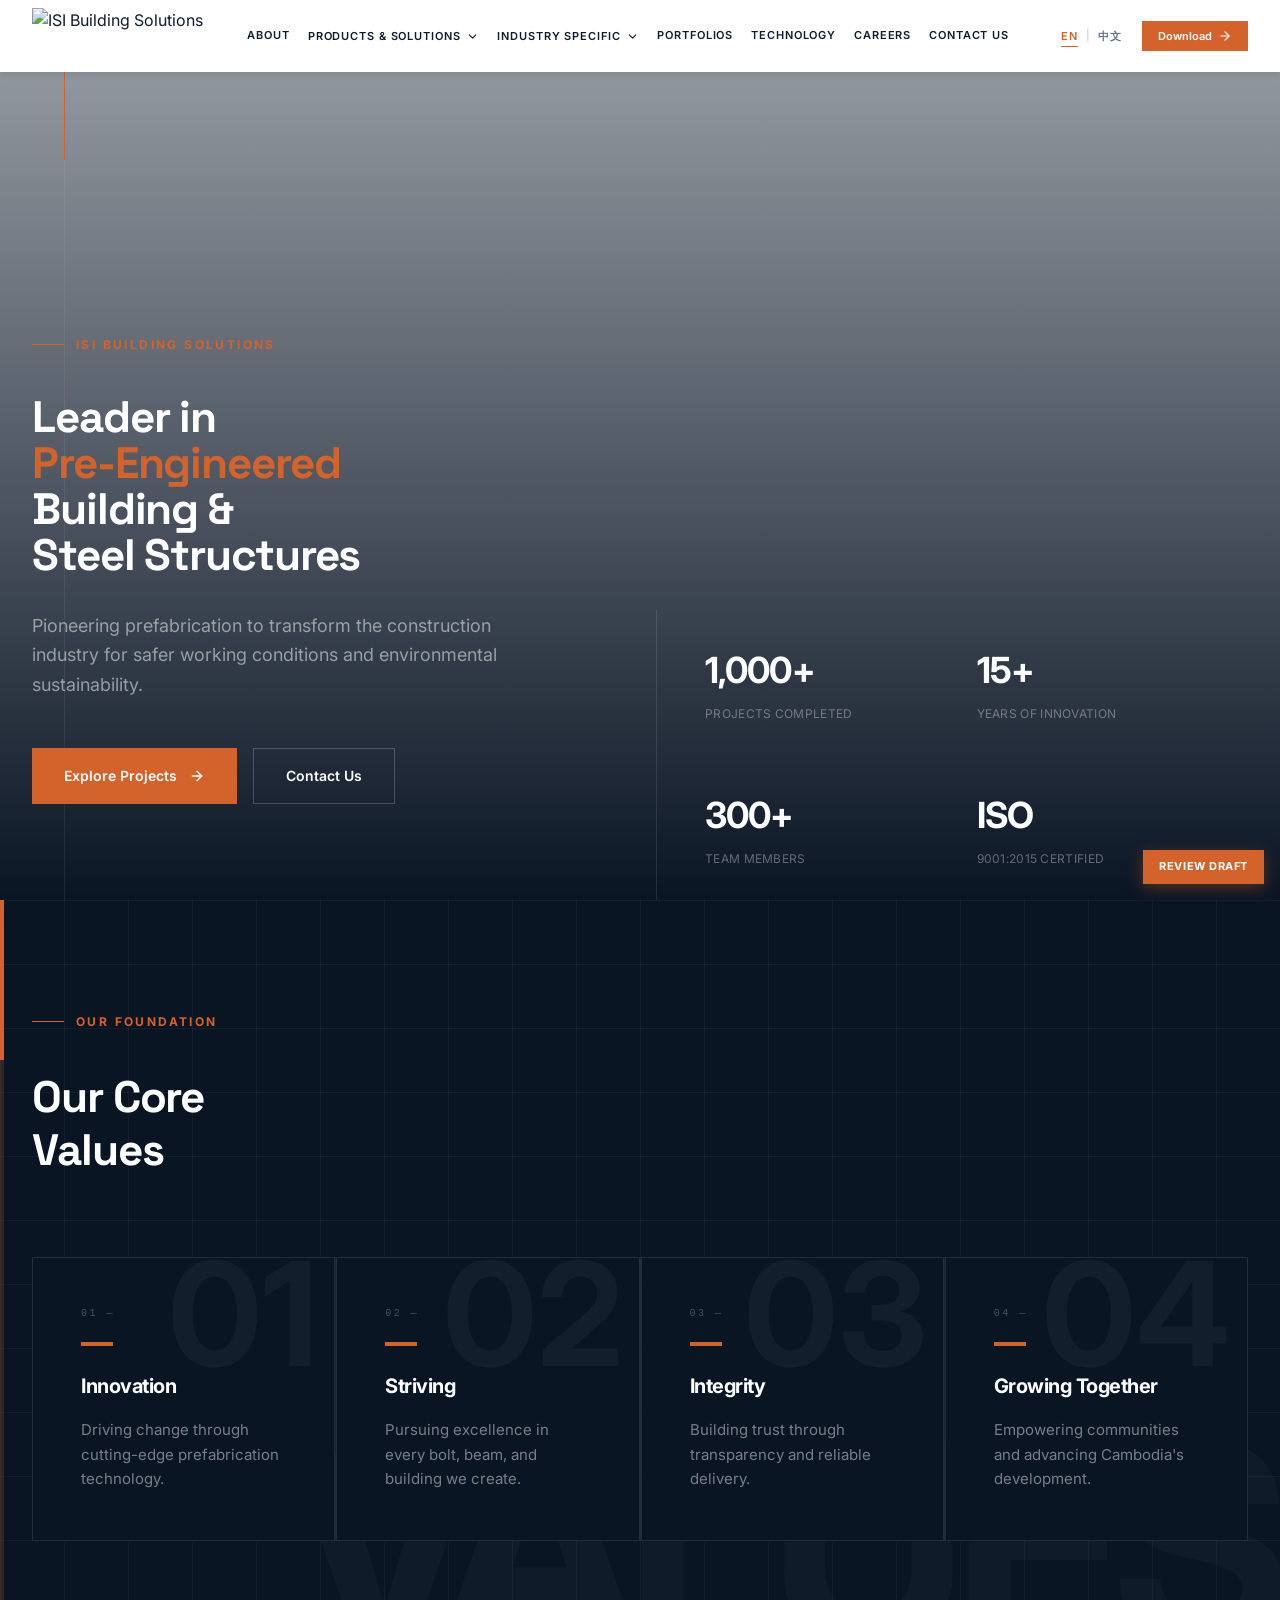
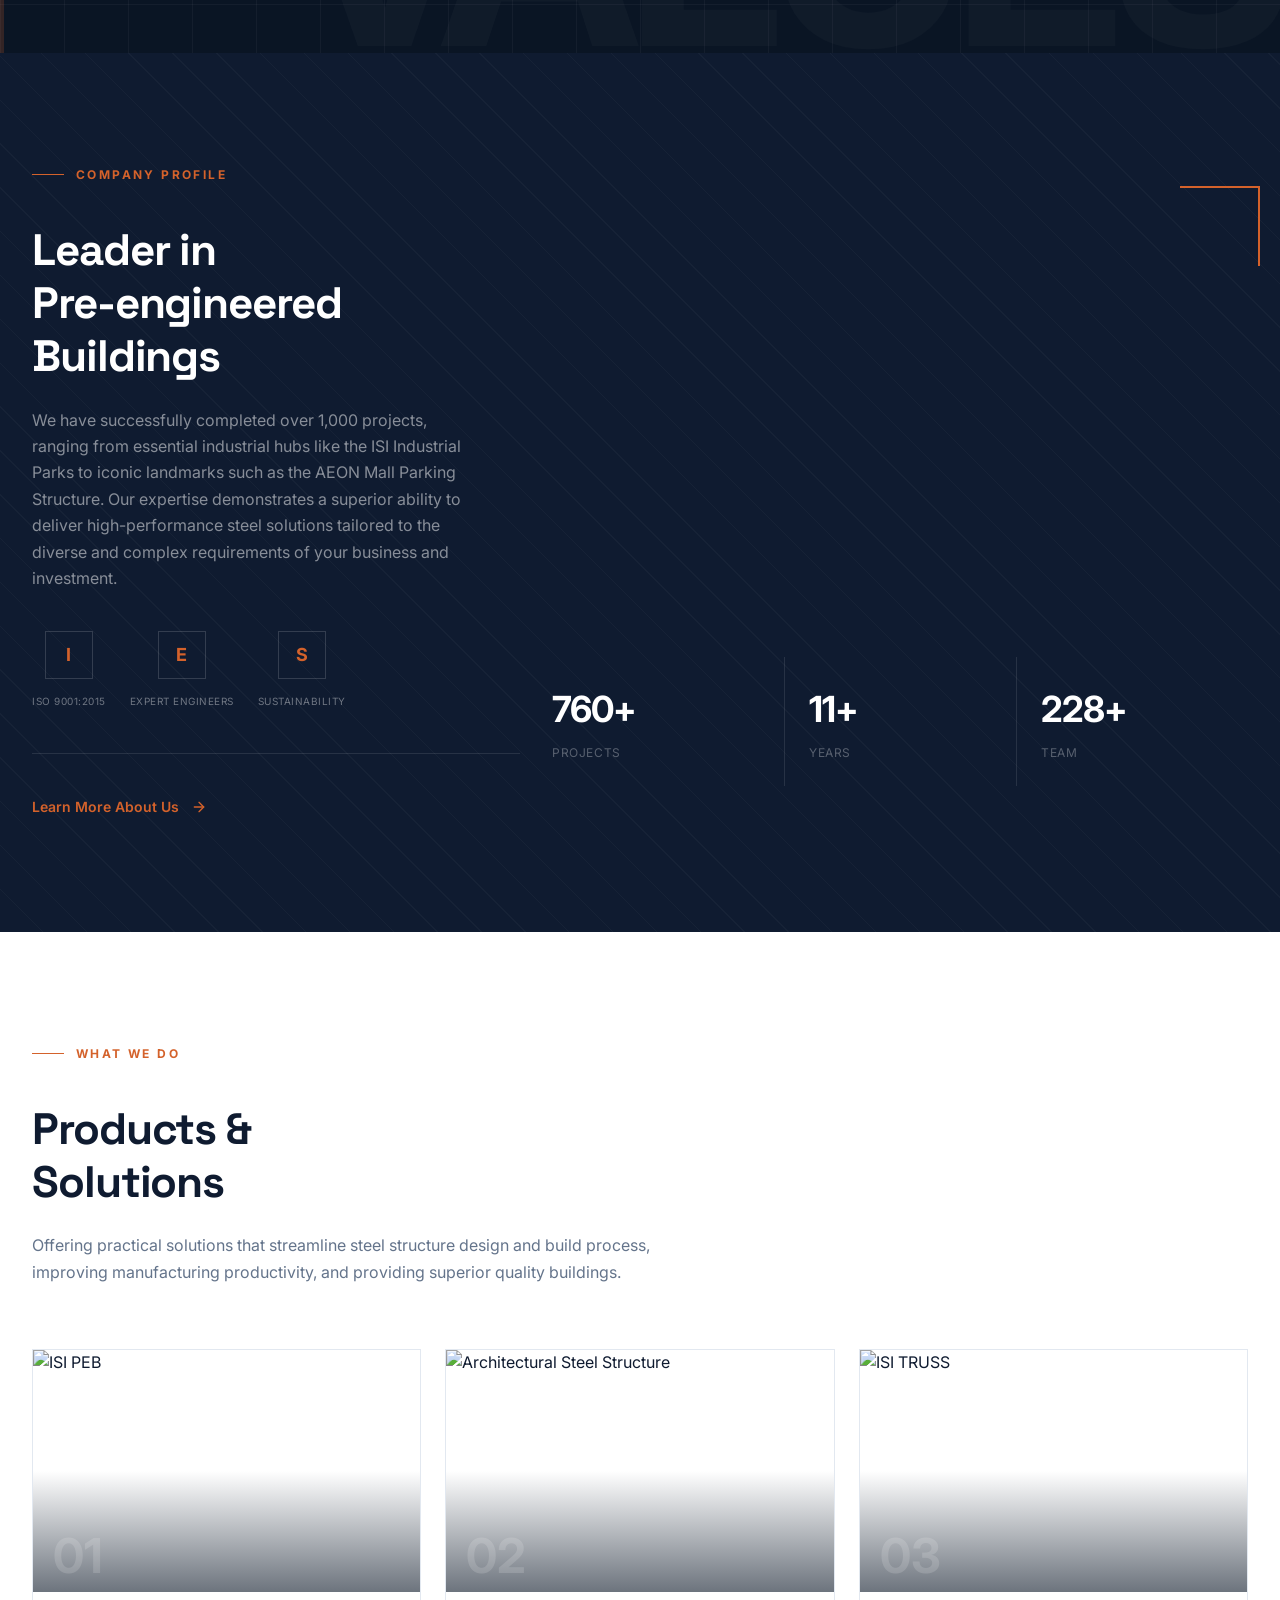
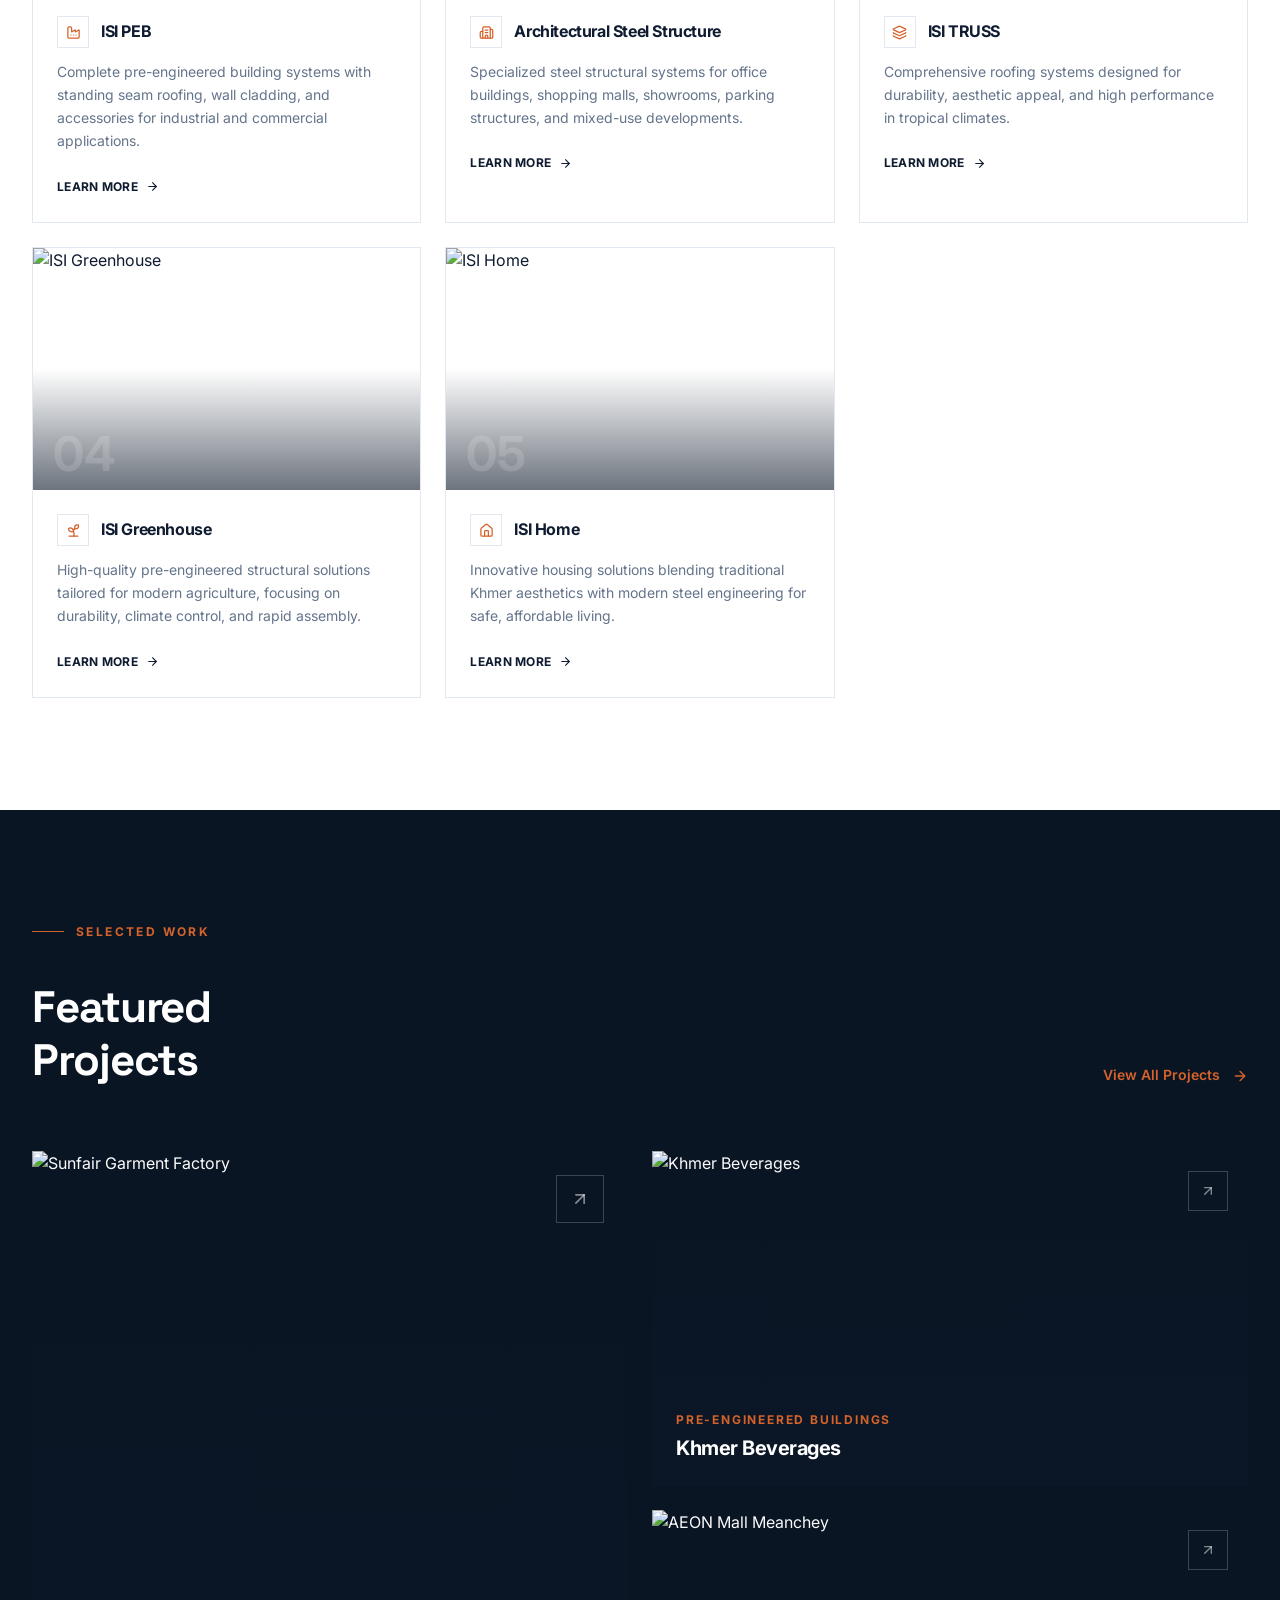
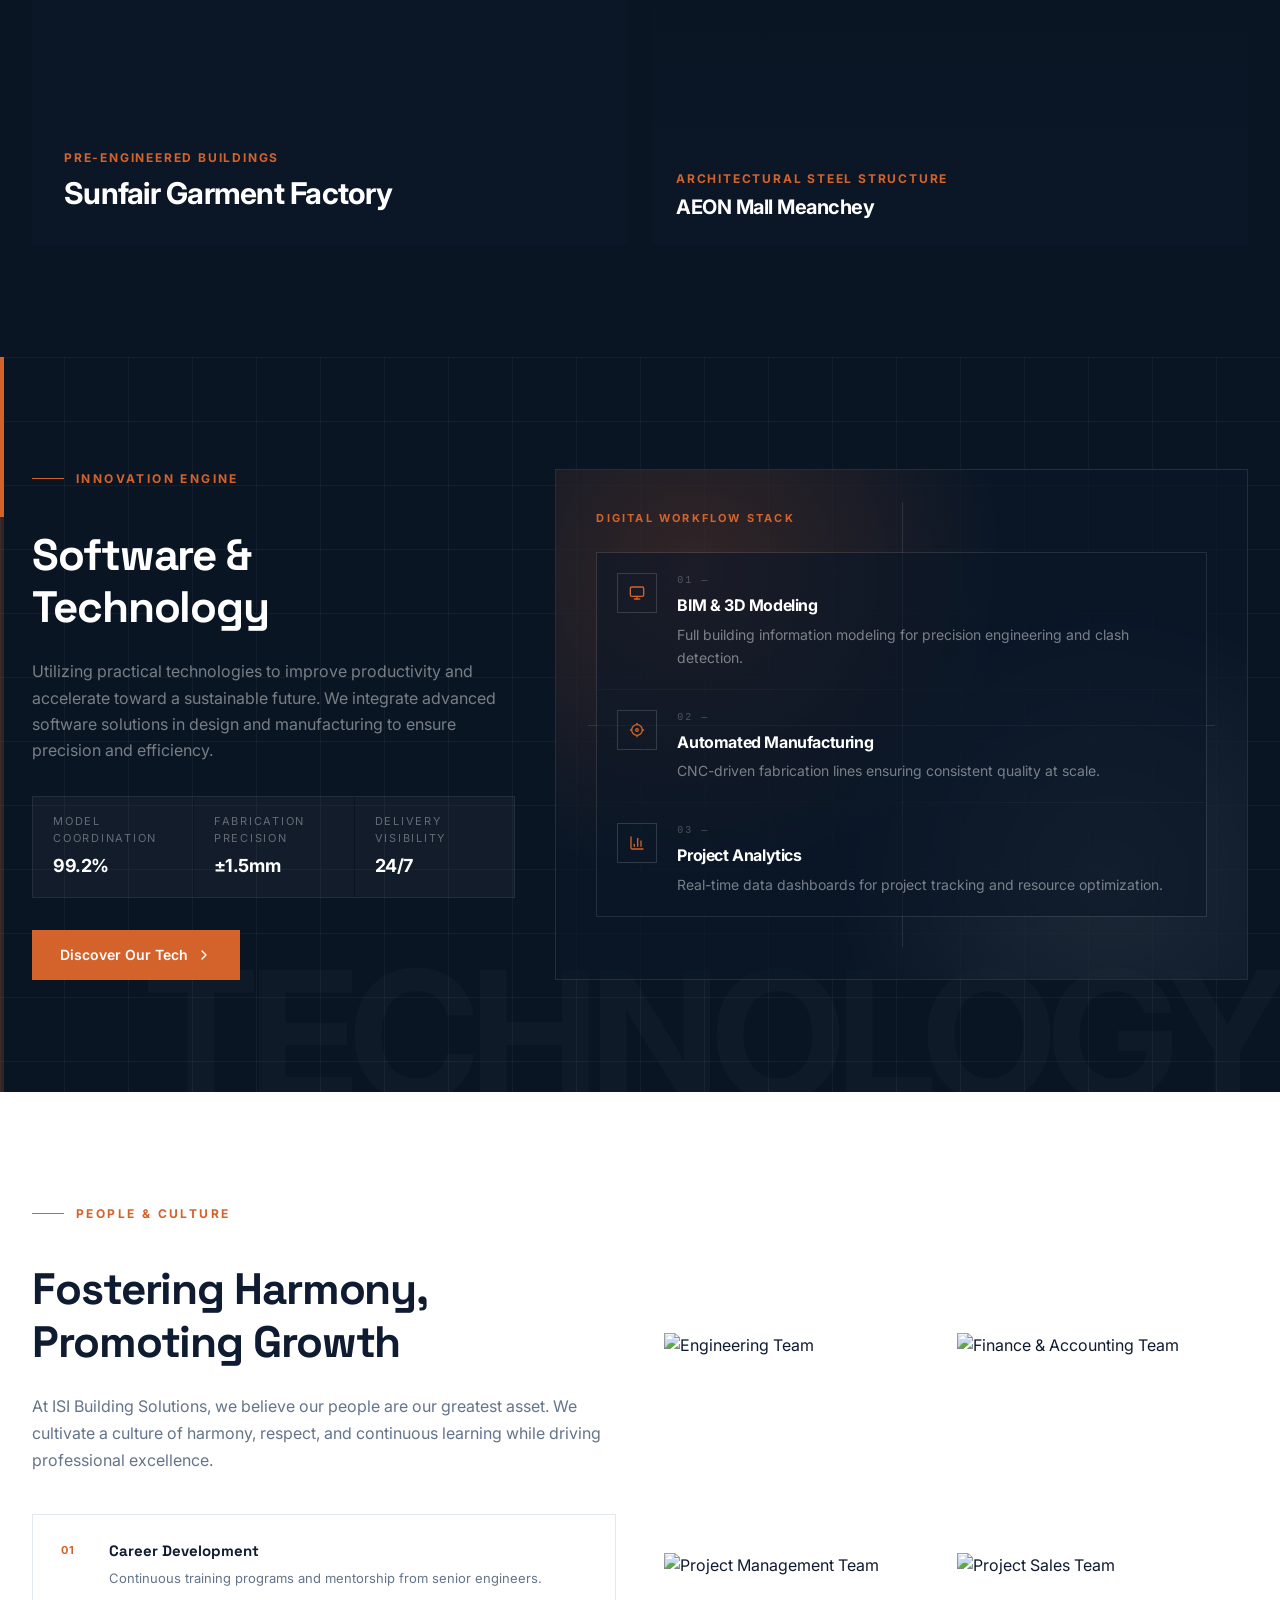
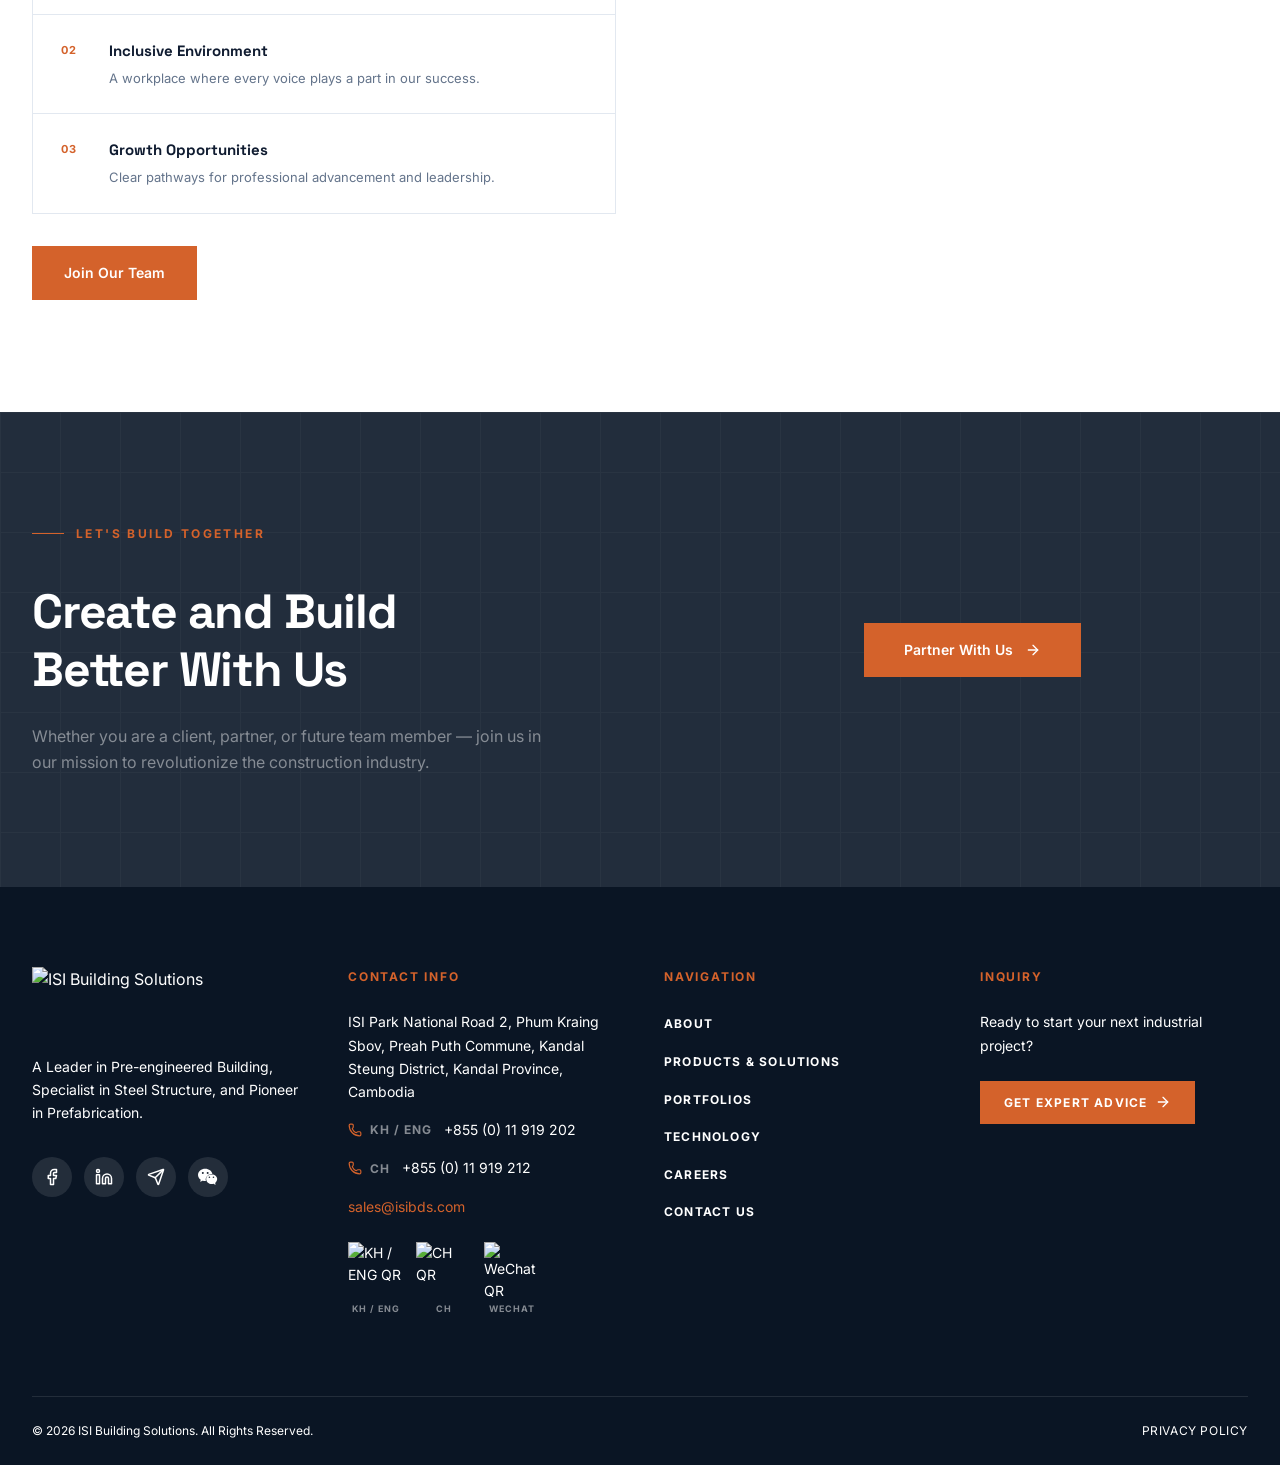
==== commit aa1cb00c: "Fix dropdown: use closest() check to prevent immediate close on click" ====
--- a/index.html
+++ b/index.html
@@ -685,29 +685,33 @@
 </script>
 
 
+
 <script>
-// JS click-toggle dropdowns — closes on outside click, item click, or nav
 (function(){
+  function closeAll(){
+    document.querySelectorAll('.dd-menu').forEach(function(m){m.classList.remove('open');});
+    document.querySelectorAll('.dd>button').forEach(function(b){b.classList.remove('open');});
+  }
   document.querySelectorAll('.dd>button').forEach(function(btn){
     btn.addEventListener('click',function(e){
       e.stopPropagation();
       var menu=btn.nextElementSibling;
       var isOpen=menu.classList.contains('open');
-      // close all
-      document.querySelectorAll('.dd-menu').forEach(function(m){m.classList.remove('open');});
-      document.querySelectorAll('.dd>button').forEach(function(b){b.classList.remove('open');});
-      if(!isOpen){menu.classList.add('open');btn.classList.add('open');}
+      closeAll();
+      if(!isOpen){
+        menu.classList.add('open');
+        btn.classList.add('open');
+      }
     });
   });
   document.querySelectorAll('.dd-item').forEach(function(item){
-    item.addEventListener('click',function(){
-      document.querySelectorAll('.dd-menu').forEach(function(m){m.classList.remove('open');});
-      document.querySelectorAll('.dd>button').forEach(function(b){b.classList.remove('open');});
+    item.addEventListener('click',function(e){
+      e.stopPropagation();
+      setTimeout(closeAll, 100);
     });
   });
-  document.addEventListener('click',function(){
-    document.querySelectorAll('.dd-menu').forEach(function(m){m.classList.remove('open');});
-    document.querySelectorAll('.dd>button').forEach(function(b){b.classList.remove('open');});
+  document.addEventListener('click',function(e){
+    if(!e.target.closest('.dd')){closeAll();}
   });
 })();
 </script>
